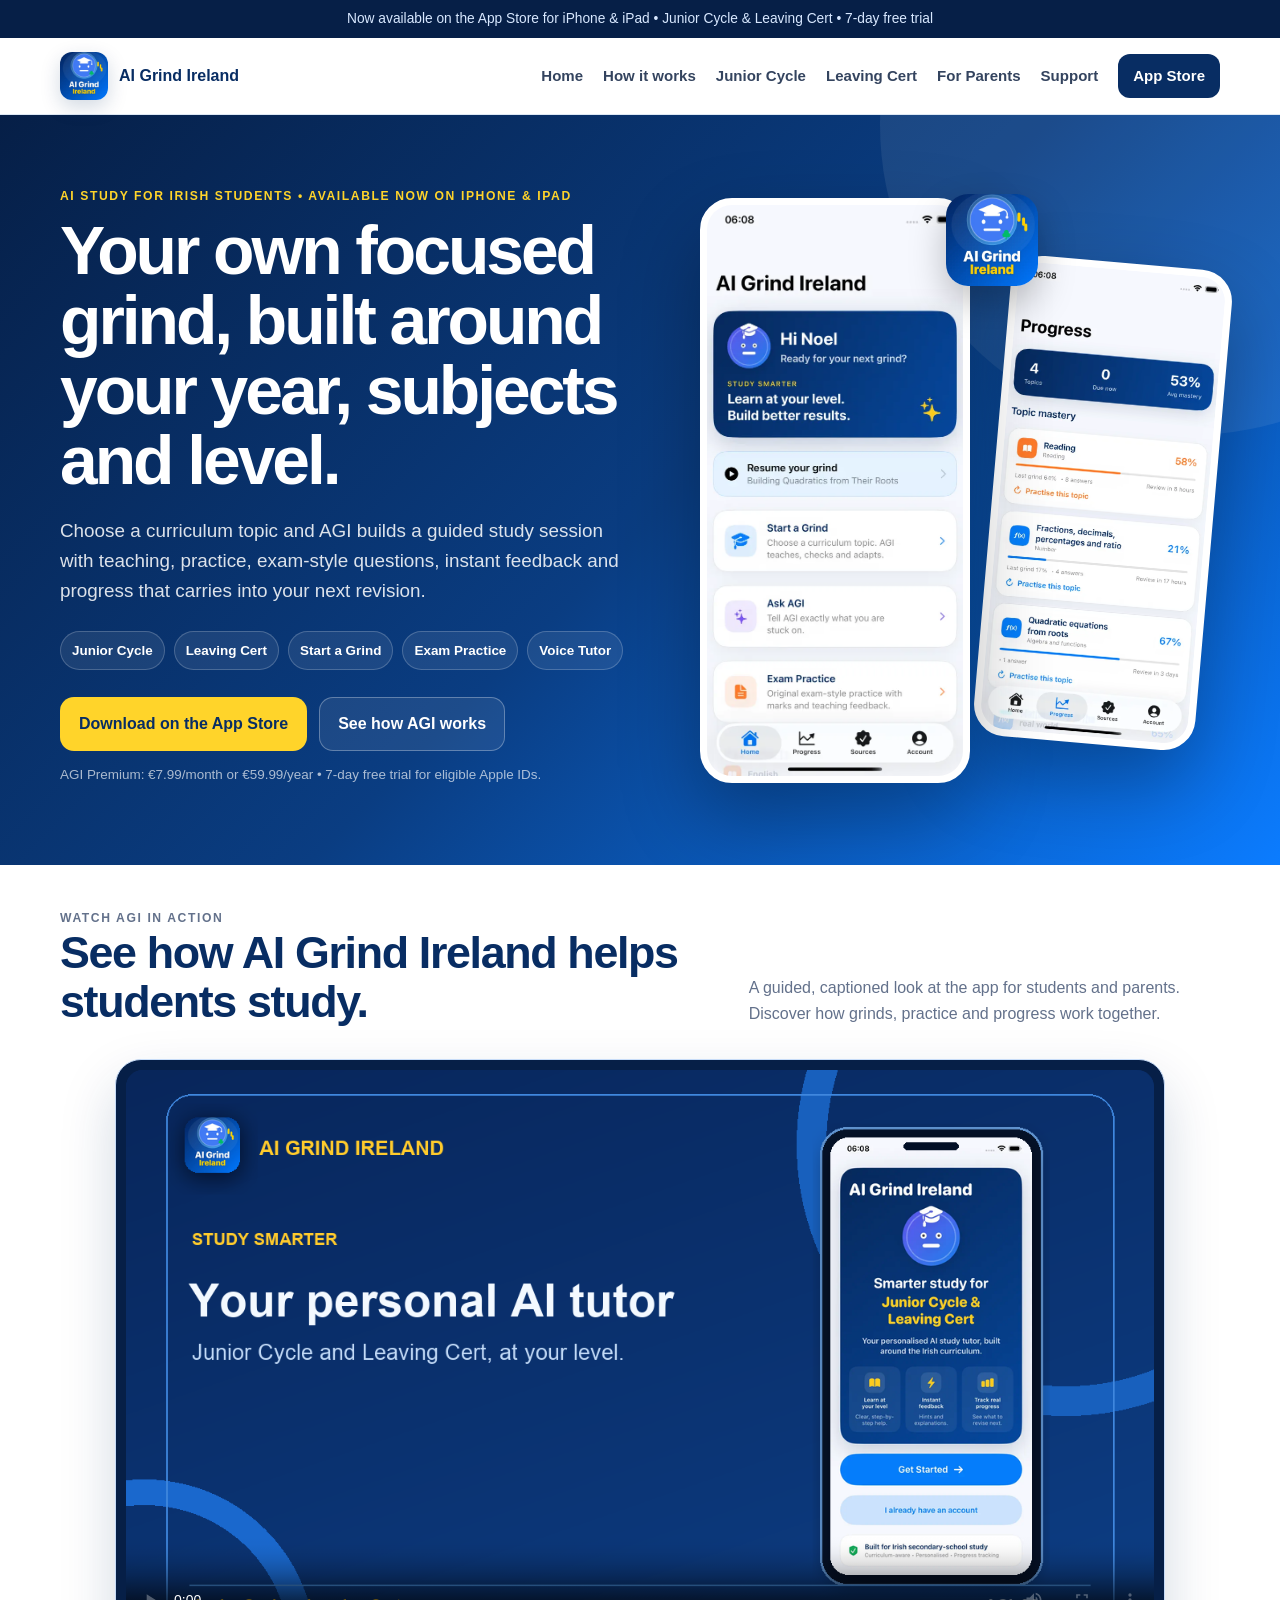
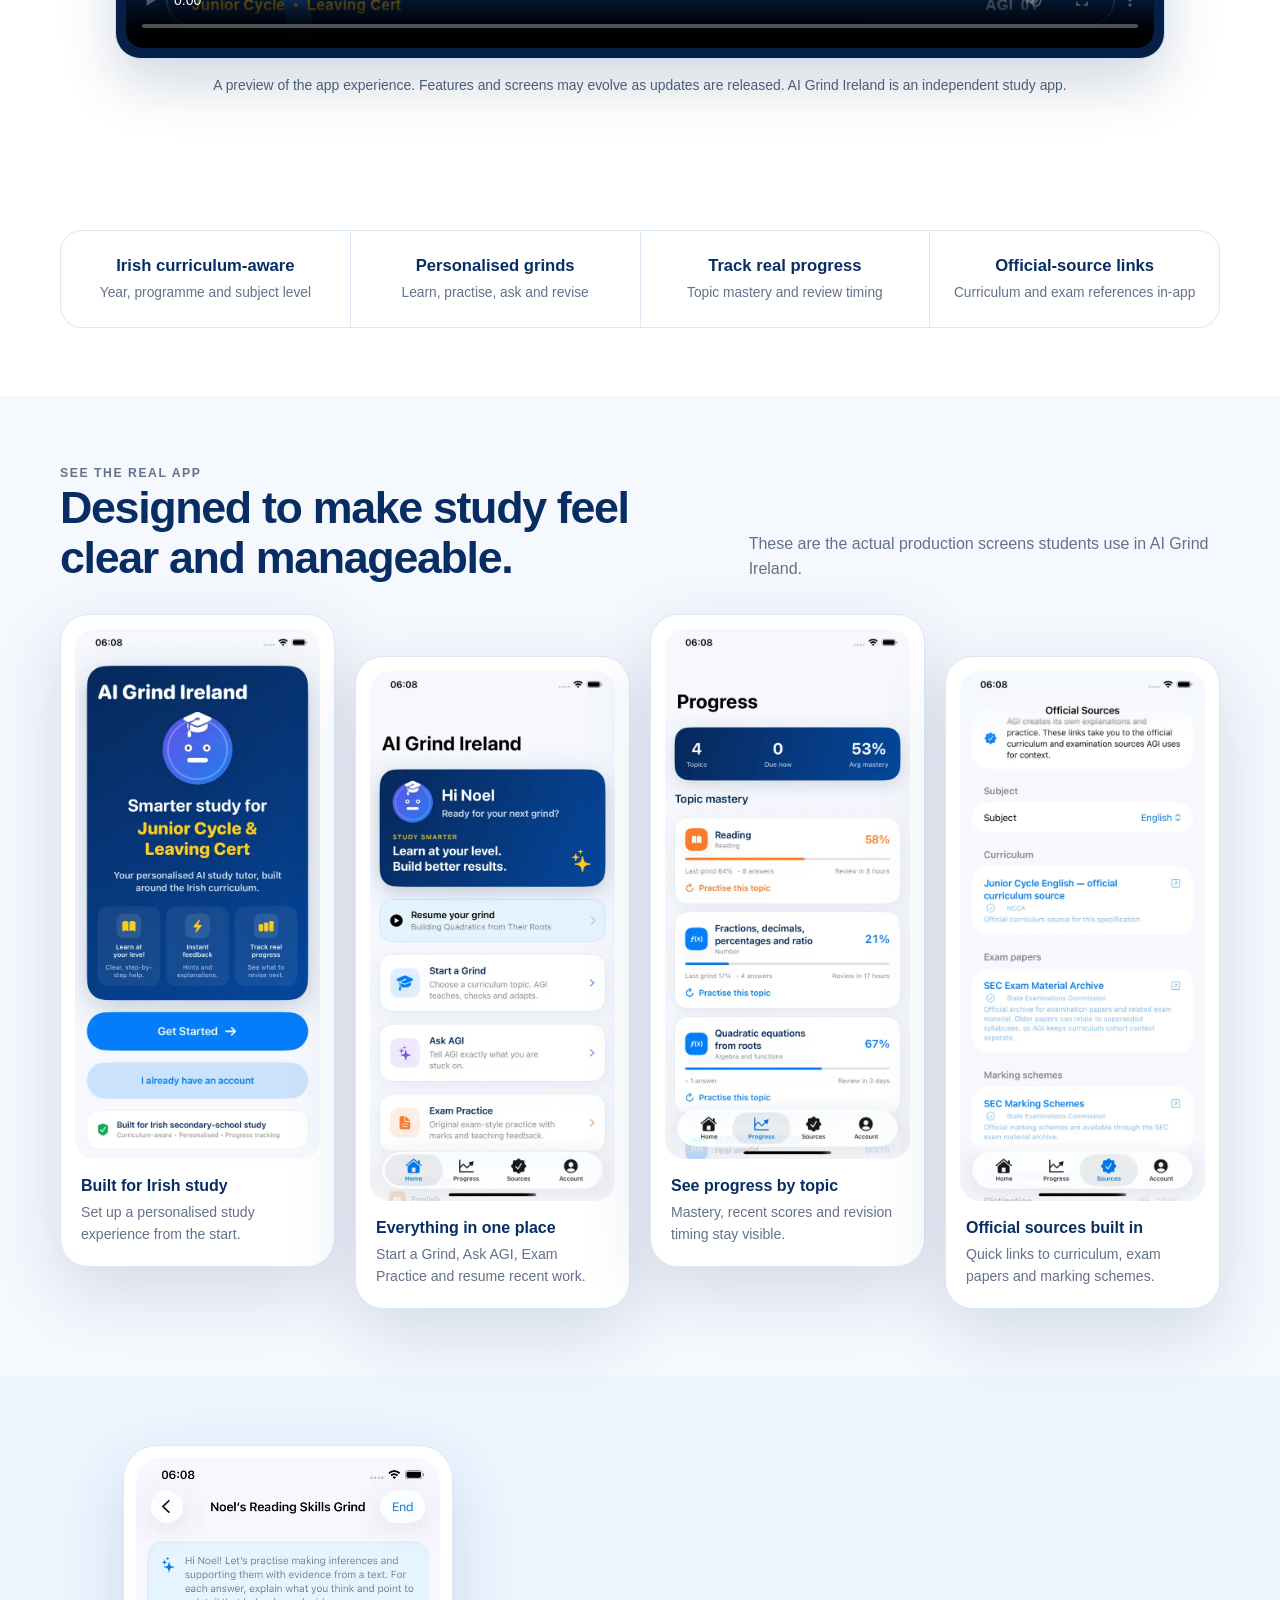
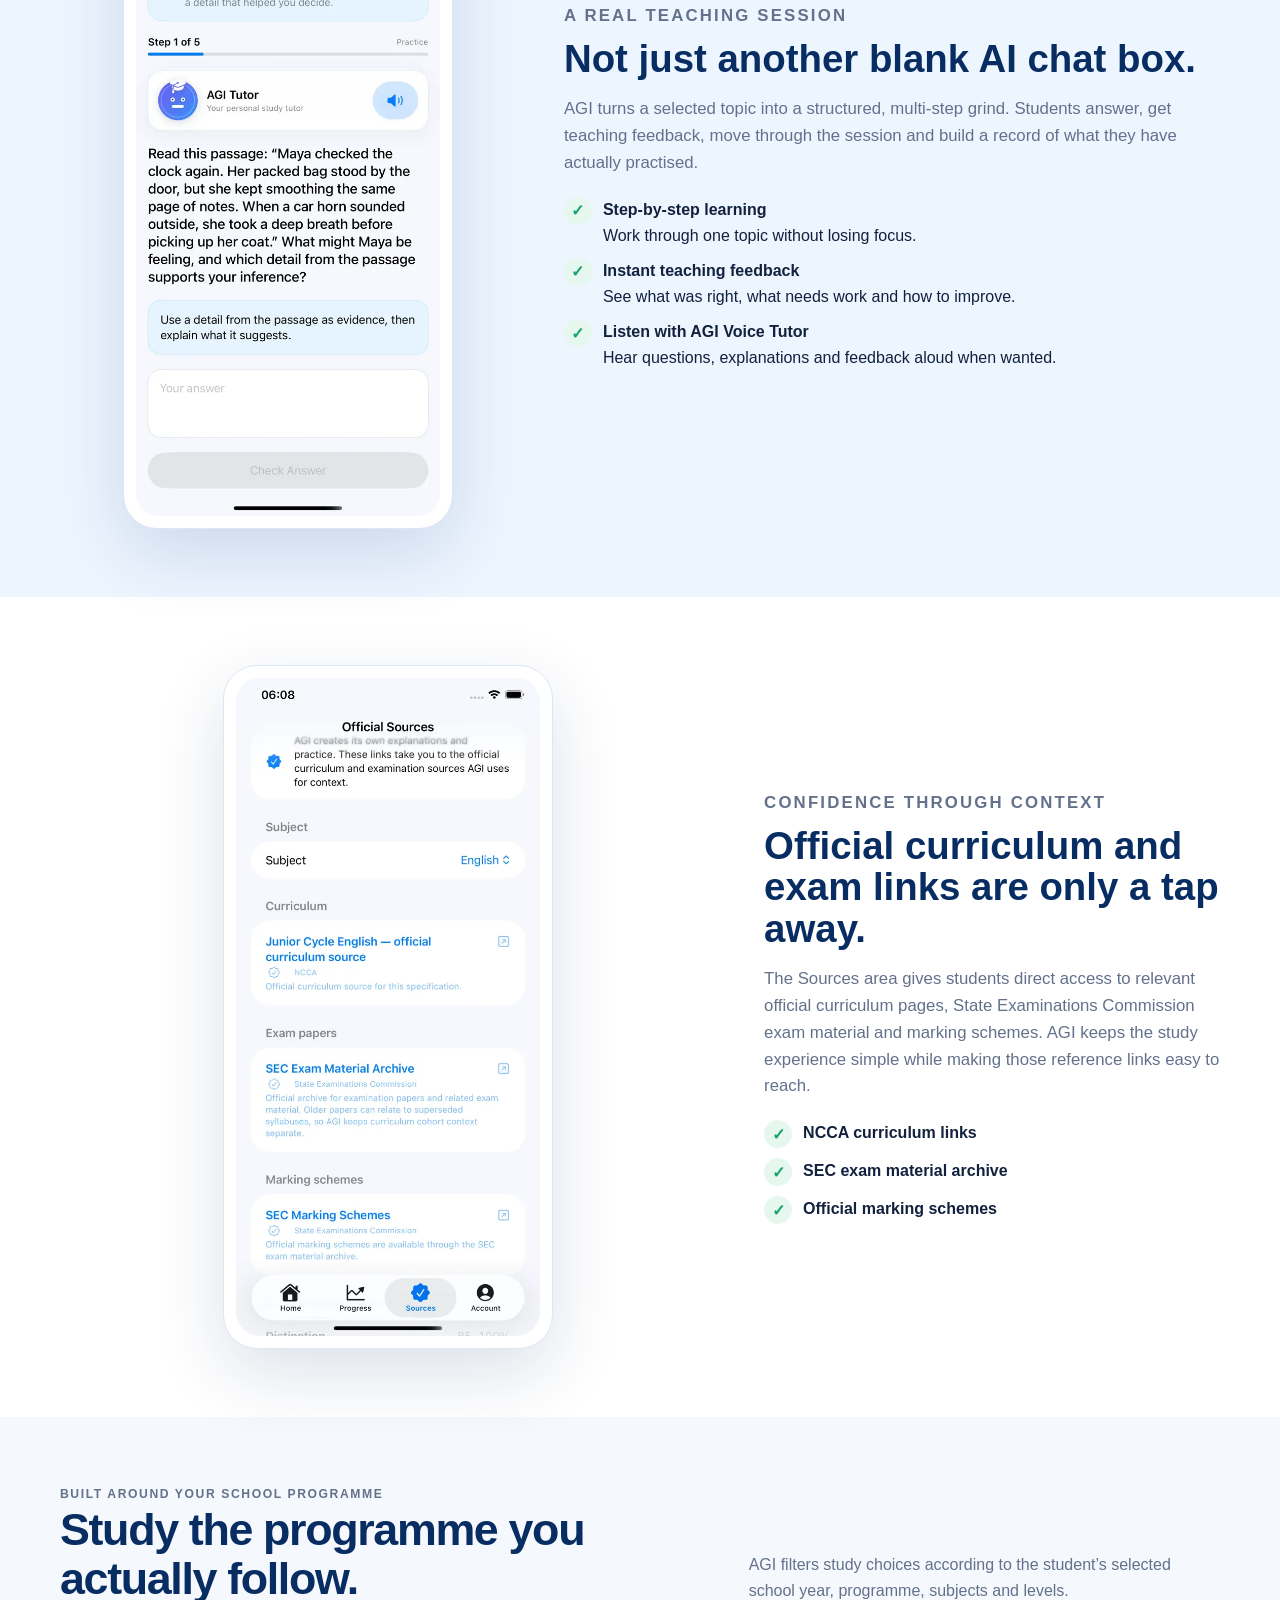
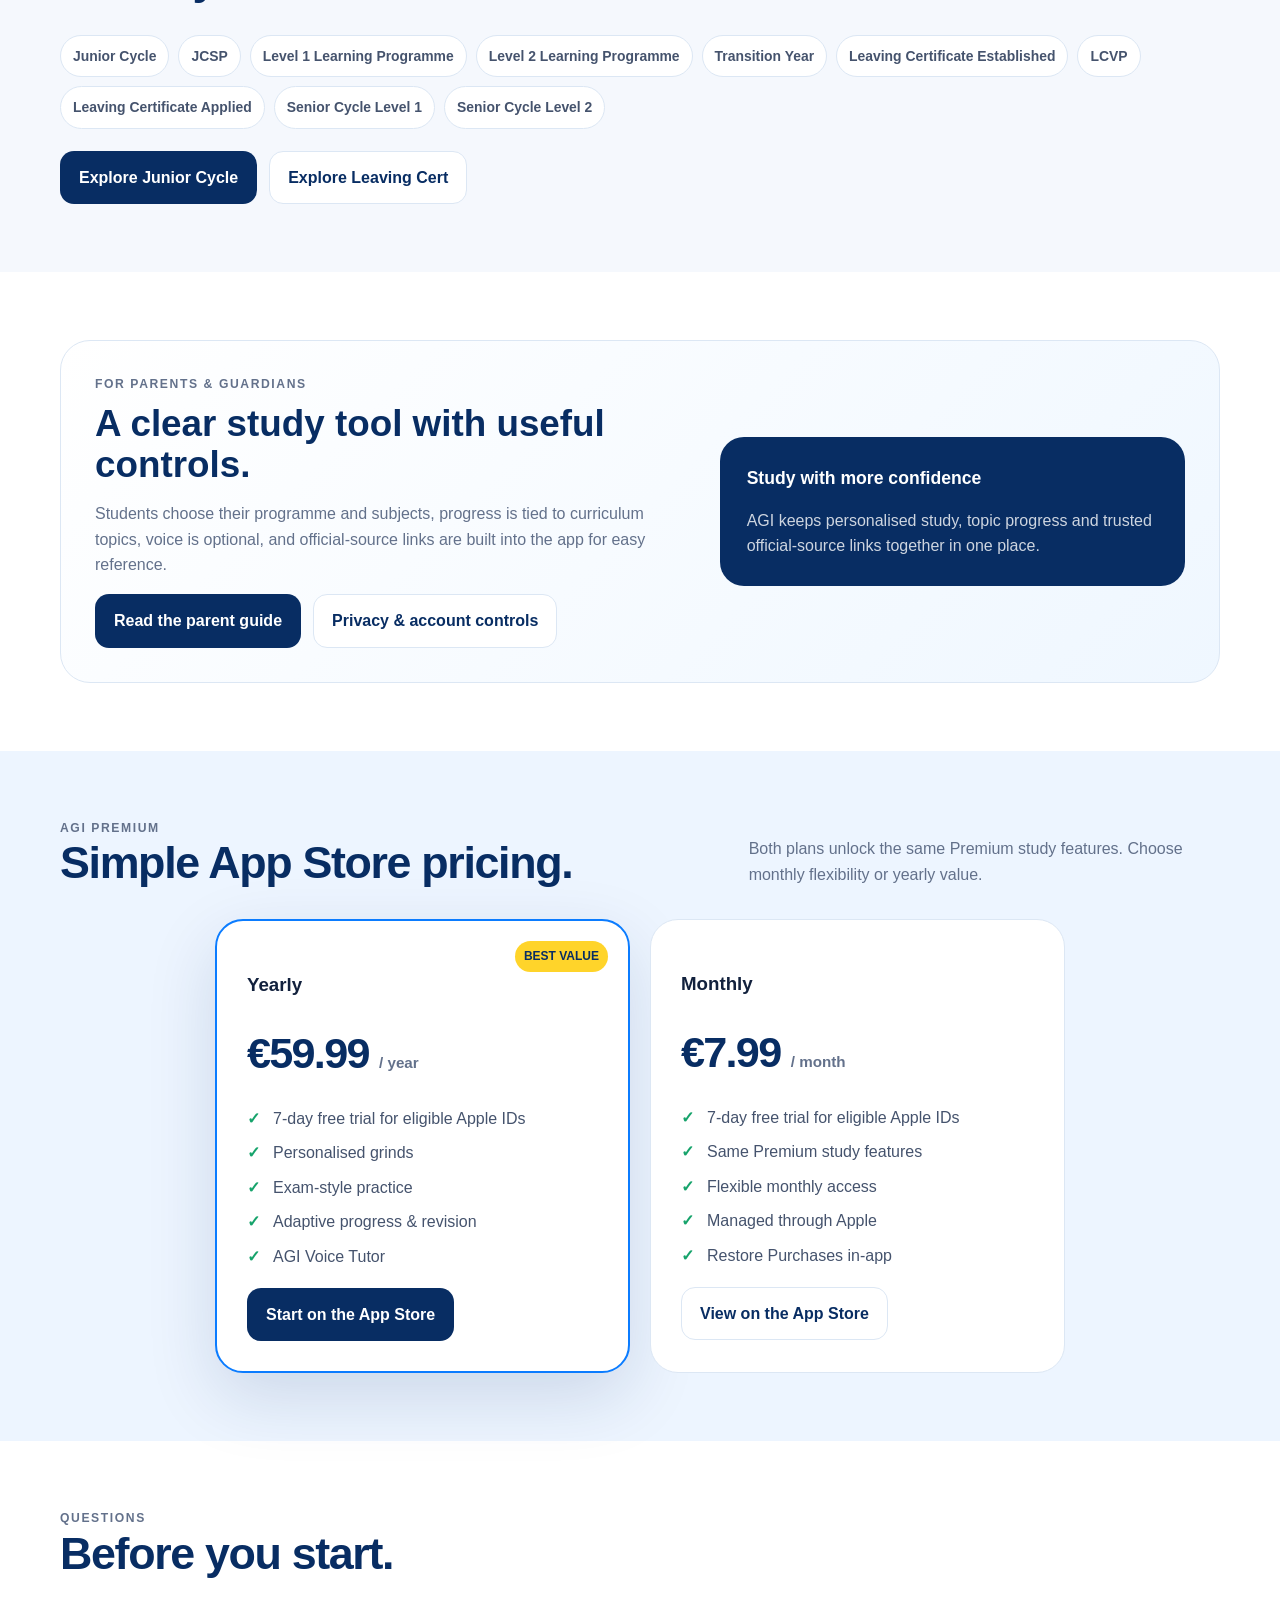
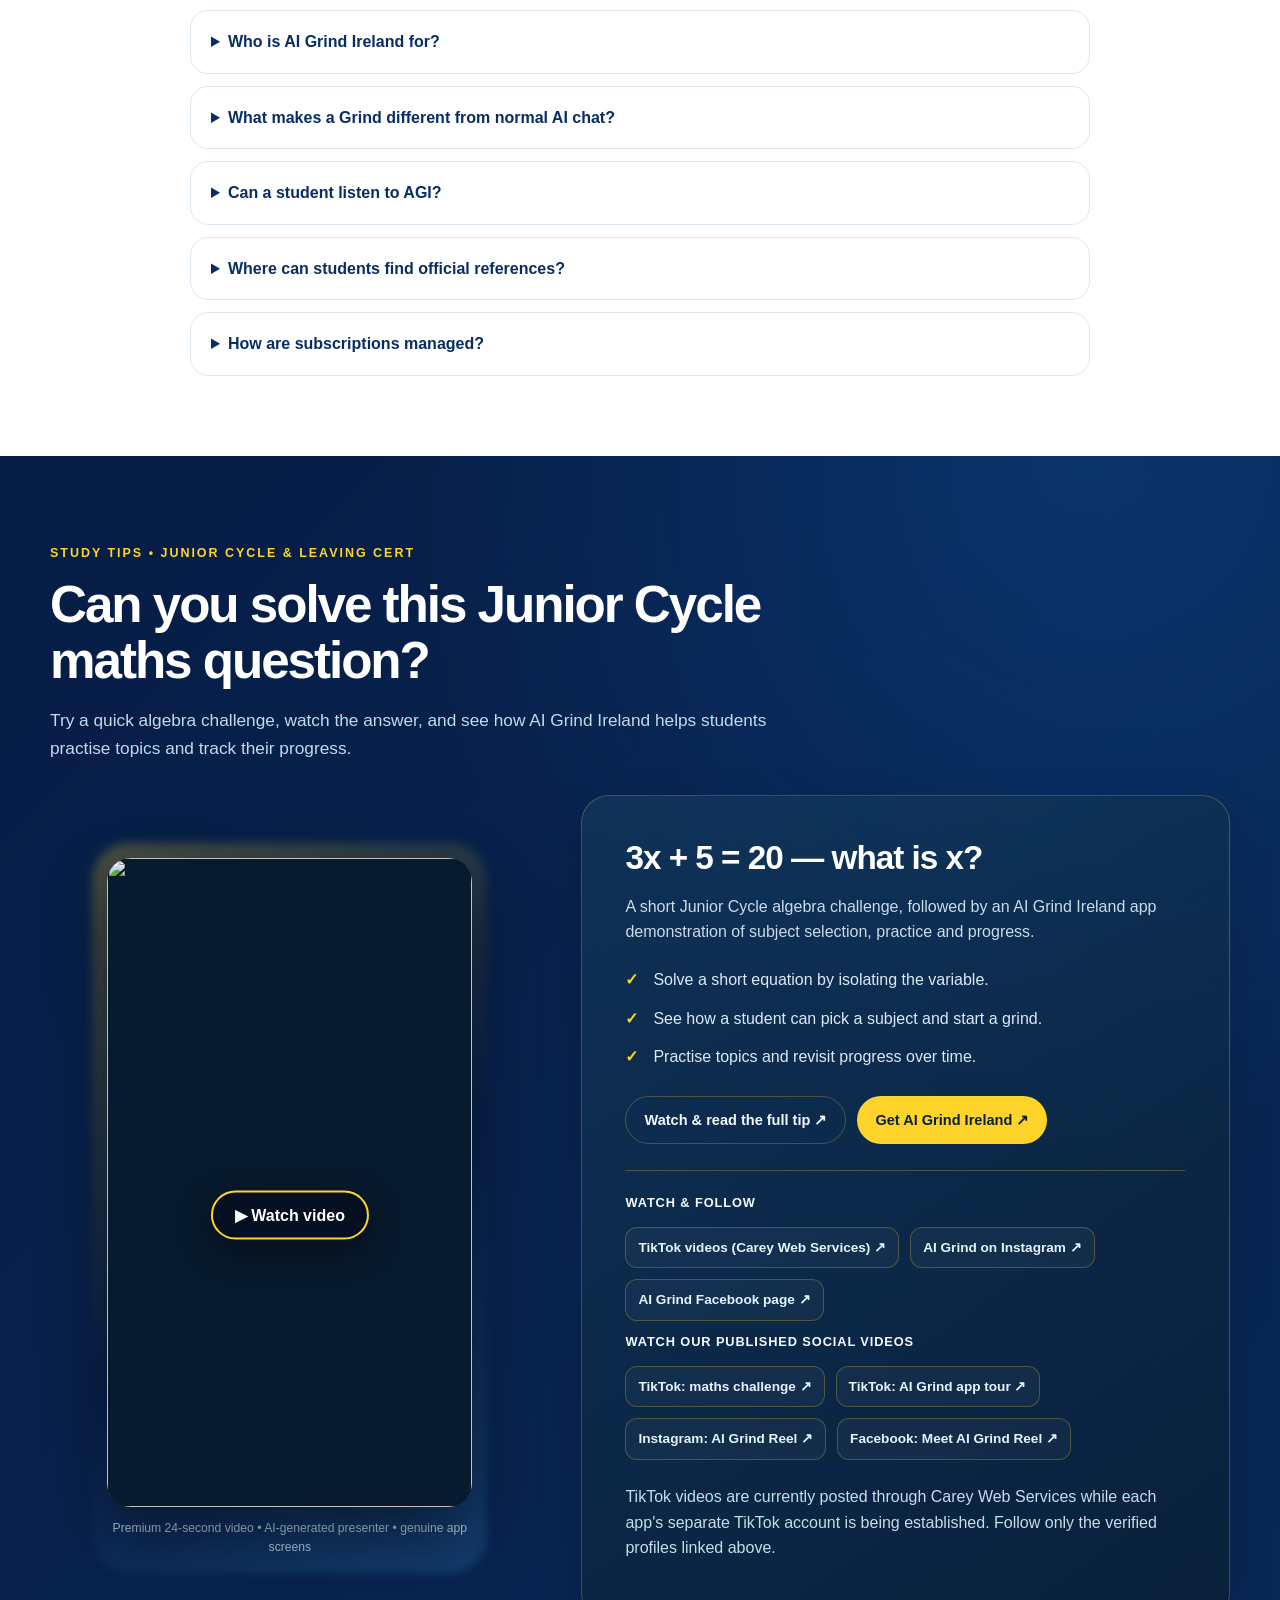
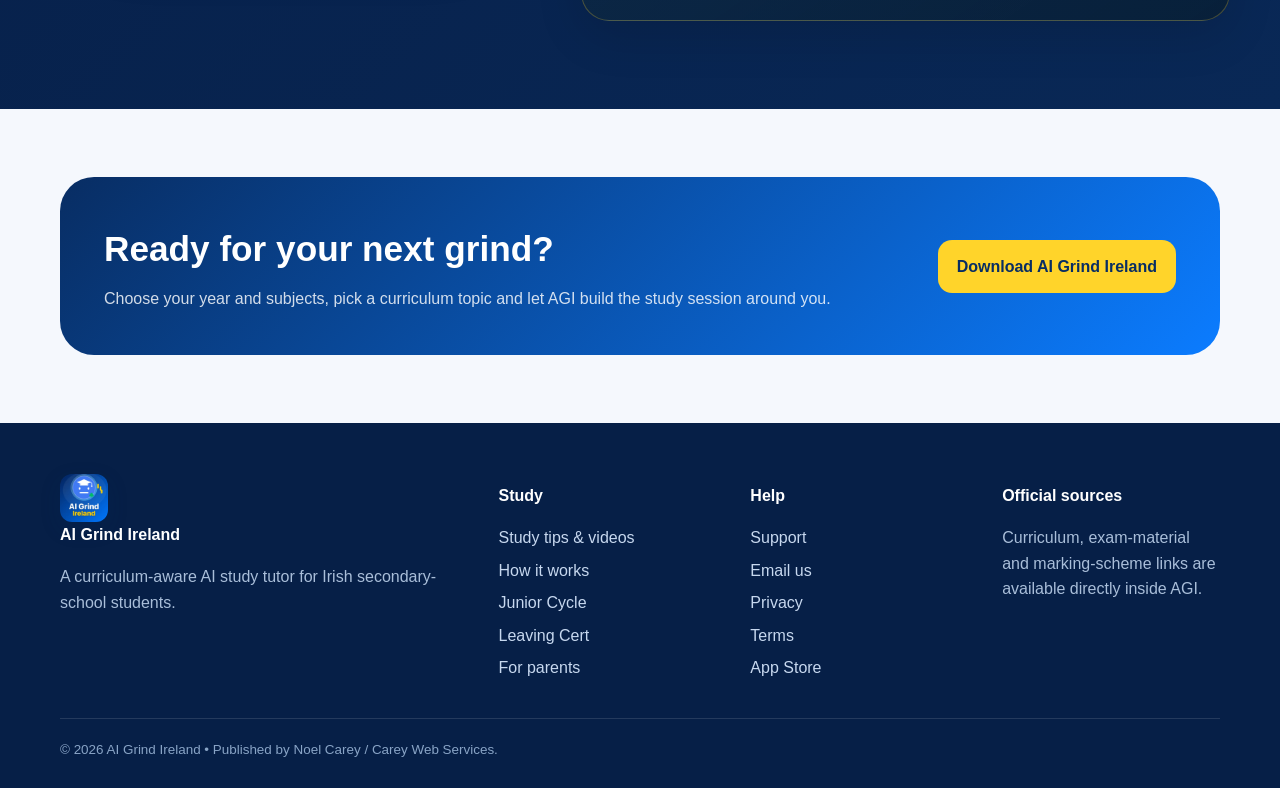
==== index.html @ 9f140858 "Link app website to verified published TikTok Facebook and Instagram videos" ====
<!doctype html><html lang="en-IE"><head>
<meta charset="utf-8"><meta name="viewport" content="width=device-width,initial-scale=1">
<title>AI Grind Ireland | Junior Cycle & Leaving Cert AI Tutor</title>
<meta name="description" content="AI Grind Ireland is available on the Apple App Store for iPhone and iPad. Personalised Junior Cycle and Leaving Cert grinds, exam-style practice, feedback and revision.">
<meta name="robots" content="index,follow"><link rel="canonical" href="https://aigrindireland.ie/">
<meta property="og:type" content="website"><meta property="og:site_name" content="AI Grind Ireland"><meta property="og:title" content="AI Grind Ireland | AI Study for Irish Students"><meta property="og:description" content="Personalised AI grinds for Junior Cycle and Leaving Cert students."><meta property="og:url" content="https://aigrindireland.ie/">
<meta name="theme-color" content="#082d63"><meta name="apple-itunes-app" content="app-id=6817309101">
<link rel="icon" href="assets/app-icon.webp"><link rel="stylesheet" href="styles.css">
<script type="application/ld+json">{"@context":"https://schema.org","@type":"SoftwareApplication","name":"AI Grind Ireland","applicationCategory":"EducationalApplication","operatingSystem":"iOS 17.0 or later","url":"https://aigrindireland.ie/","installUrl":"https://apps.apple.com/ie/app/ai-grind-ireland/id6817309101","description":"Curriculum-aware AI study tutor for Irish secondary-school students.","offers":[{"@type":"Offer","name":"Monthly","price":"7.99","priceCurrency":"EUR"},{"@type":"Offer","name":"Yearly","price":"59.99","priceCurrency":"EUR"}]}</script>
<link rel="stylesheet" href="/social-feature.css">
</head><body>
<a class="skip" href="#main">Skip to content</a>
<div class="topline"><div class="container">Now available on the App Store for iPhone &amp; iPad • Junior Cycle &amp; Leaving Cert • 7-day free trial</div></div>
<header class="site-header"><div class="container navbar">
<a class="brand" href="./"><img src="assets/app-icon.webp" alt="AI Grind Ireland app icon"><span>AI Grind Ireland</span></a>
<nav class="navlinks"><a aria-current="page" href="./">Home</a><a href="how-it-works.html">How it works</a><a href="junior-cycle.html">Junior Cycle</a><a href="leaving-cert.html">Leaving Cert</a><a href="parents.html">For Parents</a><a href="support.html">Support</a><a class="nav-cta" href="https://apps.apple.com/ie/app/ai-grind-ireland/id6817309101" target="_blank" rel="noopener">App Store</a></nav>
</div></header>
<main id="main">
<section class="hero"><div class="container hero-grid"><div>
<p class="eyebrow">AI study for Irish students • Available now on iPhone &amp; iPad</p>
<h1>Your own focused grind, built around your year, subjects and level.</h1>
<p class="lead">Choose a curriculum topic and AGI builds a guided study session with teaching, practice, exam-style questions, instant feedback and progress that carries into your next revision.</p>
<div class="hero-badges"><span>Junior Cycle</span><span>Leaving Cert</span><span>Start a Grind</span><span>Exam Practice</span><span>Voice Tutor</span></div>
<div class="actions"><a class="btn btn-primary" href="https://apps.apple.com/ie/app/ai-grind-ireland/id6817309101" target="_blank" rel="noopener">Download on the App Store</a><a class="btn btn-secondary" href="how-it-works.html">See how AGI works</a></div>
<p class="smallprint">AGI Premium: €7.99/month or €59.99/year • 7-day free trial for eligible Apple IDs.</p>
</div>
<div class="hero-showcase">
<img class="app-icon-float" src="assets/app-icon.webp" alt="">
<div class="shot shot-main"><img src="assets/home.webp" alt="AI Grind Ireland home screen"></div>
<div class="shot shot-side"><img src="assets/progress.webp" alt="AI Grind Ireland progress screen"></div>
</div></div></section>

<section class="section-white agi-video-section" id="watch-agi">
  <div class="container">
    <div class="section-head">
      <div><p class="kicker">Watch AGI in action</p><h2>See how AI Grind Ireland helps students study.</h2></div>
      <p>A guided, captioned look at the app for students and parents. Discover how grinds, practice and progress work together.</p>
    </div>
    <div class="agi-video-shell">
      <video controls playsinline preload="metadata" poster="promo-preview/frame_01.png" aria-label="AI Grind Ireland app explainer video">
        <source src="promo-preview/AIGrindIreland_Homepage_Preview.mp4" type="video/mp4">
        <track kind="captions" src="promo-preview/captions.vtt" srclang="en" label="English captions" default>
        Your browser cannot play the video. <a href="promo-preview/AIGrindIreland_Homepage_Preview.mp4">Open the explainer video</a>.
      </video>
    </div>
    <p class="agi-video-note">A preview of the app experience. Features and screens may evolve as updates are released. AI Grind Ireland is an independent study app.</p>
  </div>
</section>

<section class="section-white"><div class="container"><div class="trust-strip">
<div><strong>Irish curriculum-aware</strong><span>Year, programme and subject level</span></div>
<div><strong>Personalised grinds</strong><span>Learn, practise, ask and revise</span></div>
<div><strong>Track real progress</strong><span>Topic mastery and review timing</span></div>
<div><strong>Official-source links</strong><span>Curriculum and exam references in-app</span></div>
</div></div></section>

<section><div class="container"><div class="section-head"><div><p class="kicker">See the real app</p><h2>Designed to make study feel clear and manageable.</h2></div><p>These are the actual production screens students use in AI Grind Ireland.</p></div>
<div class="app-gallery">
<div class="gallery-item"><img src="assets/welcome.webp" alt="AI Grind Ireland welcome screen"><strong>Built for Irish study</strong><span>Set up a personalised study experience from the start.</span></div>
<div class="gallery-item"><img src="assets/home.webp" alt="AI Grind Ireland home"><strong>Everything in one place</strong><span>Start a Grind, Ask AGI, Exam Practice and resume recent work.</span></div>
<div class="gallery-item"><img src="assets/progress.webp" alt="AI Grind Ireland topic progress"><strong>See progress by topic</strong><span>Mastery, recent scores and revision timing stay visible.</span></div>
<div class="gallery-item"><img src="assets/sources.webp" alt="AI Grind Ireland official sources"><strong>Official sources built in</strong><span>Quick links to curriculum, exam papers and marking schemes.</span></div>
</div></div></section>

<section class="section-soft"><div class="container feature-row">
<div class="feature-screen"><img src="assets/grind.webp" alt="AGI Tutor practice grind"></div>
<div class="feature-copy"><p class="kicker">A real teaching session</p><h2>Not just another blank AI chat box.</h2><p>AGI turns a selected topic into a structured, multi-step grind. Students answer, get teaching feedback, move through the session and build a record of what they have actually practised.</p>
<div class="points"><div class="point"><span class="tick">✓</span><div><strong>Step-by-step learning</strong><br><span>Work through one topic without losing focus.</span></div></div><div class="point"><span class="tick">✓</span><div><strong>Instant teaching feedback</strong><br><span>See what was right, what needs work and how to improve.</span></div></div><div class="point"><span class="tick">✓</span><div><strong>Listen with AGI Voice Tutor</strong><br><span>Hear questions, explanations and feedback aloud when wanted.</span></div></div></div>
</div></div></section>

<section class="section-white"><div class="container feature-row reverse">
<div class="feature-copy"><p class="kicker">Confidence through context</p><h2>Official curriculum and exam links are only a tap away.</h2><p>The Sources area gives students direct access to relevant official curriculum pages, State Examinations Commission exam material and marking schemes. AGI keeps the study experience simple while making those reference links easy to reach.</p>
<div class="points"><div class="point"><span class="tick">✓</span><div><strong>NCCA curriculum links</strong></div></div><div class="point"><span class="tick">✓</span><div><strong>SEC exam material archive</strong></div></div><div class="point"><span class="tick">✓</span><div><strong>Official marking schemes</strong></div></div></div>
</div>
<div class="feature-screen"><img src="assets/sources.webp" alt="Official sources screen in AI Grind Ireland"></div>
</div></section>

<section><div class="container"><div class="section-head"><div><p class="kicker">Built around your school programme</p><h2>Study the programme you actually follow.</h2></div><p>AGI filters study choices according to the student’s selected school year, programme, subjects and levels.</p></div>
<div class="programmes"><span>Junior Cycle</span><span>JCSP</span><span>Level 1 Learning Programme</span><span>Level 2 Learning Programme</span><span>Transition Year</span><span>Leaving Certificate Established</span><span>LCVP</span><span>Leaving Certificate Applied</span><span>Senior Cycle Level 1</span><span>Senior Cycle Level 2</span></div>
<div class="inline-cta" style="margin-top:22px"><a class="btn btn-dark" href="junior-cycle.html">Explore Junior Cycle</a><a class="btn btn-outline" href="leaving-cert.html">Explore Leaving Cert</a></div>
</div></section>

<section class="section-white"><div class="container"><div class="parent-panel"><div>
<p class="kicker">For parents &amp; guardians</p><h2>A clear study tool with useful controls.</h2>
<p>Students choose their programme and subjects, progress is tied to curriculum topics, voice is optional, and official-source links are built into the app for easy reference.</p>
<div class="inline-cta"><a class="btn btn-dark" href="parents.html">Read the parent guide</a><a class="btn btn-outline" href="privacy.html">Privacy &amp; account controls</a></div>
</div><div class="confidence-box"><strong>Study with more confidence</strong><p>AGI keeps personalised study, topic progress and trusted official-source links together in one place.</p></div>
</div></div></section>

<section class="section-soft" id="pricing"><div class="container"><div class="section-head"><div><p class="kicker">AGI Premium</p><h2>Simple App Store pricing.</h2></div><p>Both plans unlock the same Premium study features. Choose monthly flexibility or yearly value.</p></div>
<div class="pricing">
<div class="price-card best"><span class="tag">BEST VALUE</span><h3>Yearly</h3><div class="price">€59.99 <small>/ year</small></div><ul class="checks"><li>7-day free trial for eligible Apple IDs</li><li>Personalised grinds</li><li>Exam-style practice</li><li>Adaptive progress &amp; revision</li><li>AGI Voice Tutor</li></ul><a class="btn btn-dark" href="https://apps.apple.com/ie/app/ai-grind-ireland/id6817309101" target="_blank" rel="noopener">Start on the App Store</a></div>
<div class="price-card"><h3>Monthly</h3><div class="price">€7.99 <small>/ month</small></div><ul class="checks"><li>7-day free trial for eligible Apple IDs</li><li>Same Premium study features</li><li>Flexible monthly access</li><li>Managed through Apple</li><li>Restore Purchases in-app</li></ul><a class="btn btn-outline" href="https://apps.apple.com/ie/app/ai-grind-ireland/id6817309101" target="_blank" rel="noopener">View on the App Store</a></div>
</div></div></section>

<section class="section-white"><div class="container"><div class="section-head"><div><p class="kicker">Questions</p><h2>Before you start.</h2></div></div><div class="faq">
<details><summary>Who is AI Grind Ireland for?</summary><p>It is designed for Irish secondary-school students across Junior Cycle and Senior Cycle programmes who want focused, topic-by-topic study support.</p></details>
<details><summary>What makes a Grind different from normal AI chat?</summary><p>A Grind is a structured session built around a curriculum topic. AGI teaches, asks questions, checks answers, gives feedback and records progress.</p></details>
<details><summary>Can a student listen to AGI?</summary><p>Yes. The AGI Voice Tutor can read questions, explanations and feedback aloud. Automatic speaking is optional.</p></details>
<details><summary>Where can students find official references?</summary><p>The Sources tab links directly to relevant curriculum and State Examinations Commission resources.</p></details>
<details><summary>How are subscriptions managed?</summary><p>Subscriptions are purchased and managed through Apple. Restore Purchases is available in the app.</p></details>
</div></div></section>


<!-- 2026-11-15: verified social video and organic discovery section -->
<section id="videos-social" class="social-feature social-feature--agi" aria-labelledby="social-feature-title">
  <div class="social-feature__inner">
    <div class="social-feature__intro">
      <p class="social-feature__eyebrow">STUDY TIPS • JUNIOR CYCLE &amp; LEAVING CERT</p>
      <h2 id="social-feature-title">Can you solve this Junior Cycle maths question?</h2>
      <p class="social-feature__lead">Try a quick algebra challenge, watch the answer, and see how AI Grind Ireland helps students practise topics and track their progress.</p>
    </div>
    <div class="social-feature__layout">
      <div class="social-feature__video-wrap">
        <div class="social-feature__video-stage" data-social-video>
        <video class="social-feature__video" controls playsinline preload="none" poster="https://carey-app-videos.pages.dev/ai-grind-irish-maths-challenge-poster.webp" width="1080" height="1920" aria-label="AI Grind Ireland short educational and app demonstration video">
          <source src="https://carey-app-videos.pages.dev/ai-grind-irish-maths-challenge.mp4" type="video/mp4">
          Your browser does not support video. <a href="https://carey-app-videos.pages.dev/ai-grind-irish-maths-challenge.mp4">Open the video</a>.
        </video><button class="social-feature__poster" type="button" data-social-play aria-label="Play AI Grind Ireland premium video"><img src="https://carey-app-videos.pages.dev/ai-grind-irish-maths-challenge-poster.webp" alt="" loading="lazy"><span class="social-feature__poster-play">▶ Watch video</span></button></div>
        <p class="social-feature__caption">Premium 24-second video • AI-generated presenter • genuine app screens</p>
      </div>
      <div class="social-feature__details">
        <h3>3x + 5 = 20 — what is x?</h3>
        <p>A short Junior Cycle algebra challenge, followed by an AI Grind Ireland app demonstration of subject selection, practice and progress.</p>
        <ul class="social-feature__points">
          <li>Solve a short equation by isolating the variable.</li><li>See how a student can pick a subject and start a grind.</li><li>Practise topics and revisit progress over time.</li>
        </ul>
        <div class="social-feature__actions">
          <a href="/video-tips.html" class="social-feature__button social-feature__button--secondary">Watch &amp; read the full tip ↗</a>
          <a href="https://apps.apple.com/ie/app/ai-grind-ireland/id6817309101" target="_blank" rel="noopener noreferrer" class="social-feature__button social-feature__button--primary">Get AI Grind Ireland ↗</a>
        </div>
        <div class="social-feature__profiles" aria-label="Official social media links">
          <p class="social-feature__profiles-label">Watch &amp; follow</p>
          <a class="social-feature__social-link" href="https://www.tiktok.com/@care.web.services" target="_blank" rel="noopener noreferrer">TikTok videos (Carey Web Services) ↗</a>
<a class="social-feature__social-link" href="https://www.instagram.com/aigrindireland/" target="_blank" rel="noopener noreferrer">AI Grind on Instagram ↗</a>
<a class="social-feature__social-link" href="https://www.facebook.com/profile.php?id=61596272470632" target="_blank" rel="noopener noreferrer">AI Grind Facebook page ↗</a>
        
          <p class="social-feature__profiles-label social-feature__published-label">Watch our published social videos</p>
          <a class="social-feature__social-link" href="https://www.tiktok.com/@care.web.services/video/7708370956351212822" target="_blank" rel="noopener noreferrer">TikTok: maths challenge ↗</a>
          <a class="social-feature__social-link" href="https://www.tiktok.com/@care.web.services/video/7708154464275811606" target="_blank" rel="noopener noreferrer">TikTok: AI Grind app tour ↗</a>
          <a class="social-feature__social-link" href="https://www.instagram.com/aigrindireland/reel/Dfps7POumrz/" target="_blank" rel="noopener noreferrer">Instagram: AI Grind Reel ↗</a>
          <a class="social-feature__social-link" href="https://www.facebook.com/reel/1895607308486617/" target="_blank" rel="noopener noreferrer">Facebook: Meet AI Grind Reel ↗</a>
</div>
        <p class="social-feature__tip">TikTok videos are currently posted through Carey Web Services while each app's separate TikTok account is being established. Follow only the verified profiles linked above.</p>
      </div>
    </div>
  </div>
</section>
<!-- End video/social section -->

<section><div class="container"><div class="cta"><div><h2>Ready for your next grind?</h2><p>Choose your year and subjects, pick a curriculum topic and let AGI build the study session around you.</p></div><a class="btn btn-primary" href="https://apps.apple.com/ie/app/ai-grind-ireland/id6817309101" target="_blank" rel="noopener">Download AI Grind Ireland</a></div></div></section>
</main>

<footer><div class="container"><div class="footer-grid">
<div><a class="brand" href="./" style="color:#fff"><img src="assets/app-icon.webp" alt=""><span>AI Grind Ireland</span></a><p>A curriculum-aware AI study tutor for Irish secondary-school students.</p></div>
<div><h3>Study</h3><a href="video-tips.html">Study tips &amp; videos</a><a href="how-it-works.html">How it works</a><a href="junior-cycle.html">Junior Cycle</a><a href="leaving-cert.html">Leaving Cert</a><a href="parents.html">For parents</a></div>
<div><h3>Help</h3><a href="support.html">Support</a><a href="mailto:aigrindireland@gmail.com?subject=AI%20Grind%20Ireland%20Enquiry">Email us</a><a href="privacy.html">Privacy</a><a href="terms.html">Terms</a><a href="https://apps.apple.com/ie/app/ai-grind-ireland/id6817309101" target="_blank" rel="noopener">App Store</a></div>
<div><h3>Official sources</h3><p>Curriculum, exam-material and marking-scheme links are available directly inside AGI.</p></div>
</div><div class="footer-bottom">© 2026 AI Grind Ireland • Published by Noel Carey / Carey Web Services.</div></div></footer>
<script defer src="/social-feature.js"></script>
</body></html>
---- styles.css ----
:root{
  --navy:#082d63;--navy2:#0b438e;--blue:#0b7cff;--sky:#eaf4ff;--pale:#f5f8fd;
  --yellow:#ffd42a;--ink:#12213d;--muted:#63718b;--line:#dce7f4;--white:#fff;
  --purple:#8057ee;--orange:#ff7a2a;--green:#16a36b;--shadow:0 24px 70px rgba(7,43,96,.14)
}
*{box-sizing:border-box}
html{scroll-behavior:smooth}
body{margin:0;font-family:-apple-system,BlinkMacSystemFont,"Segoe UI",Roboto,Helvetica,Arial,sans-serif;color:var(--ink);background:var(--pale);line-height:1.6;-webkit-font-smoothing:antialiased}
img{display:block;max-width:100%} a{color:var(--blue)}
.container{width:min(1160px,calc(100% - 38px));margin:auto}
.skip{position:absolute;left:-9999px}.skip:focus{left:16px;top:16px;z-index:99;background:#fff;padding:10px 14px;border-radius:10px}
.topline{background:#061f47;color:#d8e8ff;font-size:.86rem;text-align:center}.topline .container{padding:8px 0}
.site-header{position:sticky;top:0;z-index:30;background:rgba(255,255,255,.95);backdrop-filter:blur(16px);border-bottom:1px solid rgba(220,231,244,.95)}
.navbar{display:flex;align-items:center;gap:22px;min-height:76px}
.brand{display:flex;align-items:center;gap:11px;text-decoration:none;color:var(--navy);font-weight:900;white-space:nowrap}
.brand img{width:48px;height:48px;border-radius:12px;box-shadow:0 7px 20px rgba(7,43,96,.18)}
.navlinks{display:flex;align-items:center;justify-content:flex-end;gap:20px;margin-left:auto}
.navlinks a{text-decoration:none;color:#34445f;font-weight:750;font-size:.94rem}.navlinks a:hover{color:var(--blue)}
.navlinks .nav-cta{background:var(--navy);color:#fff;padding:10px 15px;border-radius:12px}
.hero{position:relative;overflow:hidden;background:linear-gradient(135deg,#061f47 0%,#0a3d82 52%,#0b7cff 100%);color:#fff;padding:72px 0 66px}
.hero:before{content:"";position:absolute;width:620px;height:620px;border-radius:50%;right:-220px;top:-300px;background:rgba(255,255,255,.075)}
.hero-grid{position:relative;z-index:1;display:grid;grid-template-columns:1.02fr .98fr;gap:50px;align-items:center}
.eyebrow,.kicker{margin:0 0 10px;font-size:.76rem;letter-spacing:.13em;text-transform:uppercase;font-weight:900;color:var(--yellow)}
.hero h1,.page-hero h1{margin:0 0 20px;font-size:clamp(2.7rem,5.3vw,4.8rem);line-height:1.03;letter-spacing:-.045em}
.hero .lead{font-size:1.18rem;max-width:700px;color:rgba(255,255,255,.86);margin:0 0 24px}
.hero-badges{display:flex;flex-wrap:wrap;gap:9px;margin:0 0 27px}.hero-badges span{border:1px solid rgba(255,255,255,.2);background:rgba(255,255,255,.08);padding:8px 11px;border-radius:999px;font-size:.84rem;font-weight:800}
.actions,.inline-cta{display:flex;gap:12px;flex-wrap:wrap}.btn{display:inline-flex;align-items:center;justify-content:center;text-decoration:none;font-weight:900;border-radius:14px;padding:13px 18px;border:1px solid transparent}
.btn-primary{background:var(--yellow);color:#082d63}.btn-secondary{color:#fff;border-color:rgba(255,255,255,.3);background:rgba(255,255,255,.08)}
.btn-dark{background:var(--navy);color:#fff}.btn-outline{background:#fff;color:var(--navy);border-color:var(--line)}
.smallprint{font-size:.84rem;color:rgba(255,255,255,.66);margin-top:13px}
.hero-showcase{position:relative;min-height:590px}
.shot{position:absolute;border-radius:32px;border:7px solid #fff;background:#fff;box-shadow:0 35px 80px rgba(0,0,0,.30);overflow:hidden}
.shot img{width:100%;height:100%;object-fit:cover}
.shot-main{width:270px;height:585px;left:24px;top:0;z-index:3}
.shot-side{width:222px;height:482px;right:6px;top:64px;z-index:2;transform:rotate(5deg)}
.app-icon-float{position:absolute;right:182px;top:-4px;width:92px;height:92px;border-radius:22px;box-shadow:0 16px 36px rgba(0,0,0,.25);z-index:4}
section{padding:68px 0}.section-white{background:#fff}.section-soft{background:#edf5ff}
.section-head{display:grid;grid-template-columns:1fr .72fr;gap:34px;align-items:end;margin-bottom:32px}
.section-head h2,.content h2{font-size:clamp(2rem,3.5vw,3rem);line-height:1.1;letter-spacing:-.03em;color:var(--navy);margin:0}
.section-head p{color:var(--muted);margin:0}.kicker{color:var(--blue);margin-bottom:8px}
.grid{display:grid;gap:18px}.grid-2{grid-template-columns:repeat(2,1fr)}.grid-3{grid-template-columns:repeat(3,1fr)}.grid-4{grid-template-columns:repeat(4,1fr)}
.card{background:#fff;border:1px solid var(--line);border-radius:24px;padding:24px;box-shadow:0 12px 35px rgba(7,43,96,.055)}
.card h3{color:var(--navy);margin:8px 0}.card p{color:var(--muted);margin:0}.icon{width:46px;height:46px;border-radius:14px;display:grid;place-items:center;background:var(--sky);font-weight:900;color:var(--blue)}
.trust-strip{display:grid;grid-template-columns:repeat(4,1fr);gap:1px;background:var(--line);border:1px solid var(--line);border-radius:22px;overflow:hidden}
.trust-strip div{background:#fff;padding:22px;text-align:center}.trust-strip strong{display:block;color:var(--navy);font-size:1.04rem}.trust-strip span{color:var(--muted);font-size:.86rem}
.app-gallery{display:grid;grid-template-columns:repeat(4,1fr);gap:20px;align-items:start}
.gallery-item{background:#fff;border:1px solid var(--line);border-radius:28px;padding:14px;box-shadow:var(--shadow)}
.gallery-item img{width:100%;border-radius:20px}.gallery-item strong{display:block;margin:14px 6px 2px;color:var(--navy)}.gallery-item span{display:block;margin:0 6px 6px;color:var(--muted);font-size:.88rem}
.gallery-item:nth-child(2){margin-top:42px}.gallery-item:nth-child(4){margin-top:42px}
.feature-row{display:grid;grid-template-columns:.82fr 1.18fr;gap:48px;align-items:center}
.feature-row.reverse{grid-template-columns:1.18fr .82fr}.feature-row.reverse .feature-copy{order:2}
.feature-screen{max-width:330px;margin:auto;background:#fff;border:1px solid var(--line);border-radius:34px;padding:12px;box-shadow:var(--shadow)}
.feature-screen img{border-radius:24px}.feature-copy h2{font-size:clamp(2rem,3vw,2.8rem);line-height:1.08;color:var(--navy);margin:5px 0 14px}.feature-copy p{color:var(--muted);font-size:1.05rem}
.points{display:grid;gap:10px;margin-top:20px}.point{display:flex;gap:11px;align-items:flex-start}.tick{flex:0 0 28px;width:28px;height:28px;border-radius:50%;display:grid;place-items:center;background:#e6f7ef;color:var(--green);font-weight:900}
.parent-panel{background:linear-gradient(135deg,#fff,#eff7ff);border:1px solid var(--line);border-radius:30px;padding:34px;display:grid;grid-template-columns:1fr .78fr;gap:28px;align-items:center}
.parent-panel h2{font-size:2.3rem;line-height:1.12;color:var(--navy);margin:0 0 12px}.parent-panel p{color:var(--muted)}
.confidence-box{background:var(--navy);color:#fff;border-radius:24px;padding:27px}.confidence-box p{color:rgba(255,255,255,.8);margin-bottom:0}.confidence-box strong{font-size:1.1rem}
.programmes{display:flex;flex-wrap:wrap;gap:9px}.programmes span{padding:9px 12px;background:#fff;border:1px solid var(--line);border-radius:999px;font-size:.87rem;font-weight:750;color:#45536d}
.pricing{display:grid;grid-template-columns:1fr 1fr;gap:20px;max-width:850px;margin:auto}.price-card{background:#fff;border:1px solid var(--line);border-radius:28px;padding:30px;position:relative}.price-card.best{border:2px solid var(--blue);box-shadow:var(--shadow)}.price-card .tag{position:absolute;right:20px;top:20px;background:var(--yellow);color:var(--navy);font-weight:900;font-size:.75rem;padding:6px 9px;border-radius:999px}.price{font-size:2.7rem;font-weight:900;color:var(--navy);letter-spacing:-.04em}.price small{font-size:.95rem;color:var(--muted);letter-spacing:0}.checks{list-style:none;padding:0;margin:18px 0}.checks li{position:relative;padding-left:26px;margin:9px 0;color:#45536d}.checks li:before{content:"✓";position:absolute;left:0;color:var(--green);font-weight:900}
.faq{max-width:900px;margin:auto}.faq details{background:#fff;border:1px solid var(--line);border-radius:18px;margin:12px 0;padding:0 20px}.faq summary{cursor:pointer;padding:18px 0;font-weight:850;color:var(--navy)}.faq p{color:var(--muted);margin-top:0;padding-bottom:18px}
.cta{background:linear-gradient(135deg,var(--navy),var(--blue));color:#fff;border-radius:34px;padding:44px;display:grid;grid-template-columns:1fr auto;gap:30px;align-items:center}.cta h2{font-size:2.2rem;margin:0 0 8px}.cta p{margin:0;color:rgba(255,255,255,.82)}
.page-hero{background:linear-gradient(135deg,#061f47,#0a4ca4);color:#fff;padding:62px 0 52px}.page-hero h1{max-width:920px}.page-hero p{max-width:800px;color:rgba(255,255,255,.84);font-size:1.1rem}.breadcrumb{font-size:.84rem;margin-bottom:14px}.breadcrumb a{color:#dbeaff}
.content{max-width:900px;margin:auto}.content h2{margin-top:1.6em}.content h3{color:var(--navy)}.content p,.content li{color:#4f5f79}.content .card,.legal-card{margin:22px 0}
.note{background:#eef7ff;border:1px solid #cfe3fb;border-radius:18px;padding:18px;color:#36516f}.note strong{color:var(--navy)}
.legal-card{background:#fff;border:1px solid var(--line);border-radius:22px;padding:24px}.legal-card h2{font-size:1.4rem;margin-top:0}
footer{background:#061f47;color:#c7d8ef;padding:44px 0 28px}.footer-grid{display:grid;grid-template-columns:1.3fr repeat(3,.7fr);gap:34px}.footer-grid h3{color:#fff;font-size:1rem}.footer-grid a{display:block;color:#c7d8ef;text-decoration:none;margin:7px 0}.footer-grid p{color:#a9bed9}.footer-bottom{border-top:1px solid rgba(255,255,255,.12);margin-top:30px;padding-top:20px;color:#89a4c6;font-size:.84rem}
@media(max-width:920px){
 .hero-grid,.section-head,.parent-panel,.cta,.feature-row,.feature-row.reverse,.footer-grid{grid-template-columns:1fr}
 .grid-4,.app-gallery{grid-template-columns:repeat(2,1fr)}.grid-3{grid-template-columns:1fr 1fr}
 .hero-showcase{min-height:520px;max-width:560px;margin:auto}.shot-main{left:11%}.shot-side{right:10%}
 .feature-row.reverse .feature-copy{order:0}.navlinks a:not(.nav-cta){display:none}
}
@media(max-width:650px){
 .container{width:min(100% - 28px,1160px)}.hero{padding:54px 0 48px}.hero h1{font-size:2.65rem}
 .hero-showcase{min-height:450px}.shot-main{width:205px;height:444px;left:2%}.shot-side{width:172px;height:373px;right:0;top:44px}.app-icon-float{width:72px;height:72px;right:130px}
 .grid-2,.grid-3,.grid-4,.app-gallery,.pricing{grid-template-columns:1fr}.gallery-item:nth-child(2),.gallery-item:nth-child(4){margin-top:0}
 .trust-strip{grid-template-columns:1fr 1fr}section{padding:52px 0}.navbar{min-height:68px}.brand img{width:42px;height:42px}.brand span{font-size:.94rem}
}

/* Mobile overflow safeguards */
body{overflow-x:hidden}
.hero-grid>*{min-width:0}
@media(max-width:650px){
  .hero h1{font-size:2.35rem;line-height:1.05;overflow-wrap:break-word}
  .hero .lead{font-size:1rem}
  .actions{display:grid;grid-template-columns:1fr;width:100%}
  .actions .btn{width:100%;text-align:center}
  .hero-badges{gap:7px}
  .hero-badges span{font-size:.78rem;padding:7px 9px}
  .navlinks .nav-cta{font-size:.82rem;padding:8px 10px}
  .brand{min-width:0}
  .brand span{font-size:.9rem}
  .hero-showcase{margin-top:12px}
}
/* AGI video tour — accessible, responsive, no autoplay or third-party embeds */
.agi-video-section{padding-top:44px;padding-bottom:66px}
.agi-video-shell{max-width:1050px;margin:auto;padding:10px;border:1px solid #c7dcf8;border-radius:26px;background:#061f47;box-shadow:0 25px 55px rgba(7,43,96,.18);overflow:hidden}
.agi-video-shell video{display:block;width:100%;height:auto;aspect-ratio:16/9;background:#092b64;border-radius:17px}
.agi-video-shell video:focus-visible{outline:3px solid #ffca2d;outline-offset:3px}
.agi-video-note{max-width:860px;margin:16px auto 0;color:#4a5d78;text-align:center;font-size:.87rem;line-height:1.5}
@media(max-width:620px){.agi-video-section{padding:42px 0}.agi-video-shell{padding:5px;border-radius:15px}.agi-video-shell video{border-radius:10px}}
---- social-feature.css ----
/* Premium watch-and-follow campaign components. Scoped to avoid changing existing site styles. */
.social-feature{--sf-accent:#63dced;--sf-ink:#ecfaff;--sf-panel:#0b2239;--sf-border:rgba(130,211,242,.28);padding:88px 24px;background:radial-gradient(circle at 88% 0%,rgba(60,150,207,.16),transparent 40%),linear-gradient(145deg,#081d33 0%,#071423 70%);color:var(--sf-ink);isolation:isolate}
.social-feature--agi{--sf-accent:#ffd42a;--sf-border:rgba(255,212,42,.25);background:radial-gradient(circle at 85% 0%,rgba(22,123,235,.2),transparent 42%),linear-gradient(135deg,#061d45,#092856)}
.social-feature--rowxl{--sf-accent:#69eedb;--sf-border:rgba(105,238,219,.29)}
.social-feature--weather{--sf-accent:#55dbff;--sf-border:rgba(85,219,255,.29)}
.social-feature *, .social-watch-page *{box-sizing:border-box}
.social-feature__inner{max-width:1180px;margin:0 auto}
.social-feature__intro{max-width:810px;margin-bottom:32px}
.social-feature__eyebrow{color:var(--sf-accent);font-size:.78rem;letter-spacing:.16em;font-weight:800;text-transform:uppercase;margin:0 0 13px}
.social-feature h2{font-size:clamp(2rem,4vw,3.45rem);line-height:1.1;letter-spacing:-.04em;color:#fff;margin:0 0 16px;font-weight:800}
.social-feature__lead{color:#c5d9eb;font-size:1.08rem;line-height:1.65;max-width:730px;margin:0}
.social-feature__layout{display:grid;grid-template-columns:minmax(270px,.85fr) minmax(270px,1.15fr);gap:clamp(20px,4vw,65px);align-items:center}
.social-feature__video-wrap{max-width:365px;width:100%;margin:0 auto;position:relative}
.social-feature__video-wrap:before{content:'';position:absolute;inset:-15px;border-radius:37px;background:linear-gradient(145deg,var(--sf-accent),transparent 54%,#3a86c8);opacity:.26;z-index:-1;filter:blur(5px)}
.social-feature__video{display:block;width:100%;height:auto;aspect-ratio:9/16;max-height:680px;border:2px solid var(--sf-border);border-radius:24px;background:#000;box-shadow:0 28px 65px rgba(0,0,0,.45);object-fit:cover}
.social-feature__video:focus-visible{outline:3px solid var(--sf-accent);outline-offset:4px}
.social-feature__caption{font-size:.76rem;line-height:1.6;text-align:center;color:#adc9da;margin:12px 0 0}
.social-feature__details{padding:clamp(23px,3.4vw,44px);border:1px solid var(--sf-border);border-radius:28px;background:linear-gradient(145deg,rgba(26,69,100,.43),rgba(8,29,47,.7));box-shadow:0 15px 48px rgba(0,0,0,.12)}
.social-feature__details h3{font-size:clamp(1.5rem,2.6vw,2.15rem);line-height:1.16;letter-spacing:-.03em;margin:0 0 15px;color:#fff}
.social-feature__details p{color:#c8dce9;font-size:1rem;line-height:1.6}
.social-feature__points{list-style:none;padding:0;margin:23px 0 26px;display:grid;gap:14px}
.social-feature__points li{position:relative;padding:0 0 0 28px;color:#d9ebf5;line-height:1.55}
.social-feature__points li:before{content:'✓';position:absolute;left:0;color:var(--sf-accent);font-weight:900}
.social-feature__actions,.social-feature__profiles{display:flex;flex-wrap:wrap;gap:11px;align-items:center}
.social-feature__actions{margin:23px 0 0}
.social-feature__button{display:inline-flex;align-items:center;justify-content:center;padding:13px 18px;min-height:48px;border-radius:999px;font-weight:800;font-size:.91rem;text-decoration:none;line-height:1.25;transition:transform .15s,background .15s}
.social-feature__button:hover{transform:translateY(-2px)}
.social-feature__button--primary{background:var(--sf-accent);color:#092237!important}
.social-feature__button--secondary{background:transparent;border:1px solid var(--sf-border);color:#f4fbff!important}
.social-feature__profiles{margin-top:26px;padding-top:22px;border-top:1px solid var(--sf-border)}
.social-feature__profiles-label{width:100%;margin:0 0 2px!important;color:#f6fbff!important;font-weight:800;font-size:.8rem!important;text-transform:uppercase;letter-spacing:.07em}
.social-feature__social-link{border:1px solid var(--sf-border);color:#e5f5ff!important;border-radius:12px;padding:9px 12px;text-decoration:none;font-size:.85rem;font-weight:700;background:rgba(255,255,255,.035)}
.social-feature__social-link:hover{background:rgba(255,255,255,.12)}
.social-feature__tip{margin-top:24px;color:#a2c2d4;font-size:.82rem;line-height:1.55}
.social-watch-page{--sf-accent:#55dbff;--sf-border:rgba(120,206,239,.28);background:#06192d;color:#f3faff;min-height:100vh;font-family:system-ui,-apple-system,'Segoe UI',sans-serif;line-height:1.65}
.social-watch-page--agi{--sf-accent:#ffd42a;background:linear-gradient(#071c3e,#041428)}
.social-watch-page--rowxl{--sf-accent:#69eedb;background:linear-gradient(#091e29,#04151e)}
.social-watch-page--weather{--sf-accent:#55dbff;background:linear-gradient(#072338,#04131f)}
.social-watch-page__top{display:flex;justify-content:space-between;align-items:center;gap:18px;max-width:1140px;margin:0 auto;padding:24px}
.social-watch-page__top a{color:var(--sf-accent);font-weight:800;text-decoration:none}
.social-watch-page__main{max-width:1100px;padding:38px 25px 75px;margin:auto}
.social-watch-page__tag{text-transform:uppercase;letter-spacing:.16em;color:var(--sf-accent);font-weight:800;font-size:.75rem}
.social-watch-page h1{font-size:clamp(2.3rem,5vw,4.4rem);line-height:1.07;letter-spacing:-.04em;max-width:960px;margin:12px 0 22px}
.social-watch-page__description{max-width:750px;color:#bdcfdf;font-size:1.1rem}
.social-watch-page__player{margin:34px auto 28px;width:min(100%,365px)}
.social-watch-page__player video{display:block;width:100%;aspect-ratio:9/16;border:2px solid var(--sf-border);border-radius:25px;background:#000;box-shadow:0 16px 55px #0007}
.social-watch-page__content{max-width:870px;margin:20px auto}
.social-watch-page__content h2{font-size:clamp(1.4rem,2.7vw,2.2rem);color:#fff;margin:30px 0 7px}
.social-watch-page__content p{color:#d6e6f0;margin:0 0 17px}
.social-watch-page__cta{border-top:1px solid var(--sf-border);display:flex;flex-wrap:wrap;gap:15px;padding-top:25px;margin-top:30px}
.social-watch-page__cta a{display:inline-flex;padding:12px 19px;border-radius:100px;background:var(--sf-accent);color:#061b2c;font-weight:800;text-decoration:none}
.social-watch-page__cta a.alt{background:transparent;border:1px solid var(--sf-border);color:var(--sf-accent)}
.social-watch-page__fine{font-size:.8rem;color:#b1c8d9;margin-top:30px}
@media(max-width:780px){.social-feature{padding:60px 20px}.social-feature__layout{grid-template-columns:1fr}.social-feature__video-wrap{max-width:300px}.social-feature__details{padding:26px}.social-feature__intro{margin-bottom:24px}.social-feature__profiles{gap:8px}}
@media(prefers-reduced-motion:reduce){.social-feature__button{transition:none}}

/* Consistent preview: show designed portrait cover until playback starts. */
.social-feature__video-stage,.social-watch-page__player{position:relative}
.social-feature__poster{position:absolute;inset:0;z-index:2;width:100%;height:100%;border:none;padding:0;margin:0;display:block;cursor:pointer;overflow:hidden;background:#081a2e;border-radius:24px;color:#fff}
.social-feature__poster[hidden]{display:none!important}
.social-feature__poster img{display:block;width:100%;height:100%;object-fit:cover}
.social-feature__poster-play{position:absolute;bottom:8%;left:50%;transform:translateX(-50%);display:inline-flex;align-items:center;justify-content:center;gap:9px;white-space:nowrap;border-radius:100px;background:rgba(4,15,32,.92);color:#fff;outline:2px solid var(--sf-accent);padding:13px 22px;font-size:1rem;font-weight:800;box-shadow:0 10px 35px #0008}
.social-feature__poster:hover .social-feature__poster-play{background:#0b2c43}
.social-feature__poster:focus-visible{outline:3px solid var(--sf-accent);outline-offset:4px}
.social-watch-page__player .social-feature__poster{border-radius:25px}

/* Override native video dimension attributes for responsive portrait previews. */
.social-watch-page__player video,.social-feature__video{width:100%;height:auto!important;aspect-ratio:9/16;object-fit:contain;max-height:700px}

/* Keep play control visible without covering the teaching captions on the cover. */
.social-feature__poster-play{bottom:auto;top:55%;left:50%;transform:translate(-50%,-50%)}
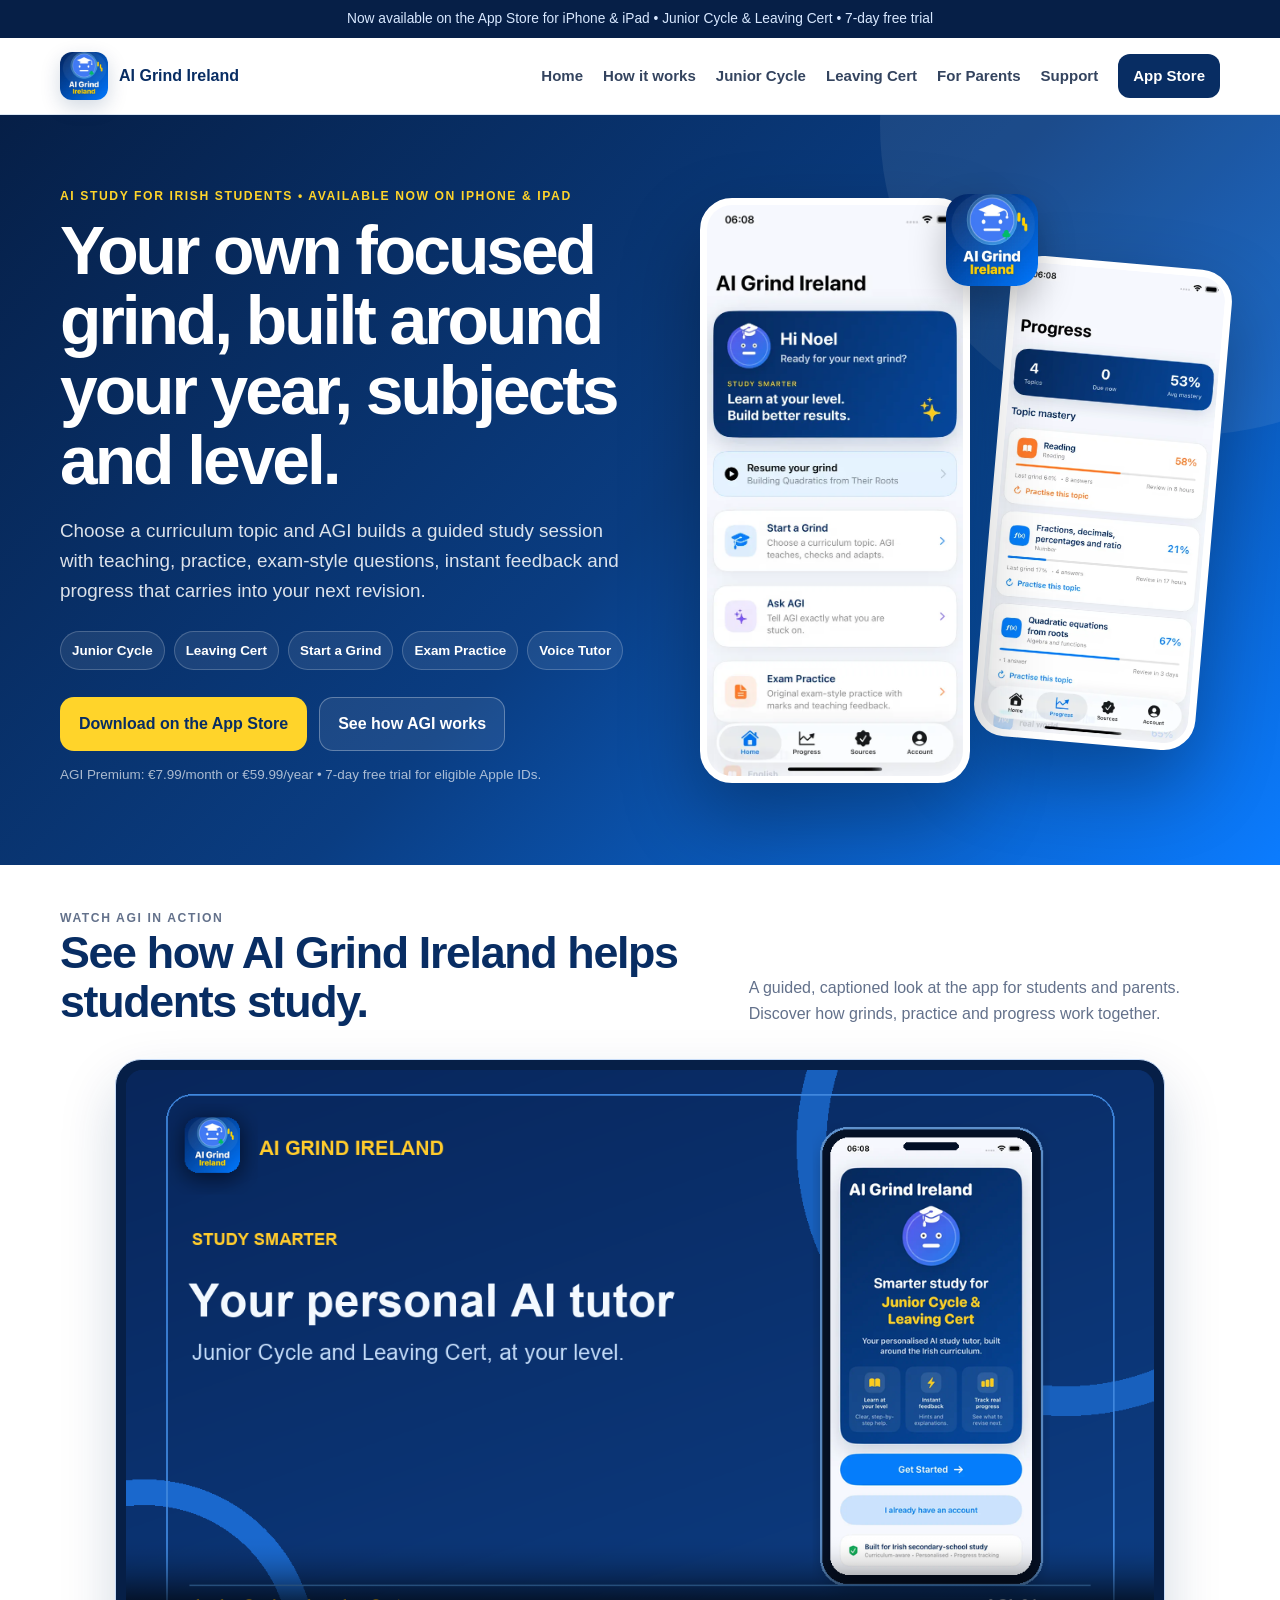
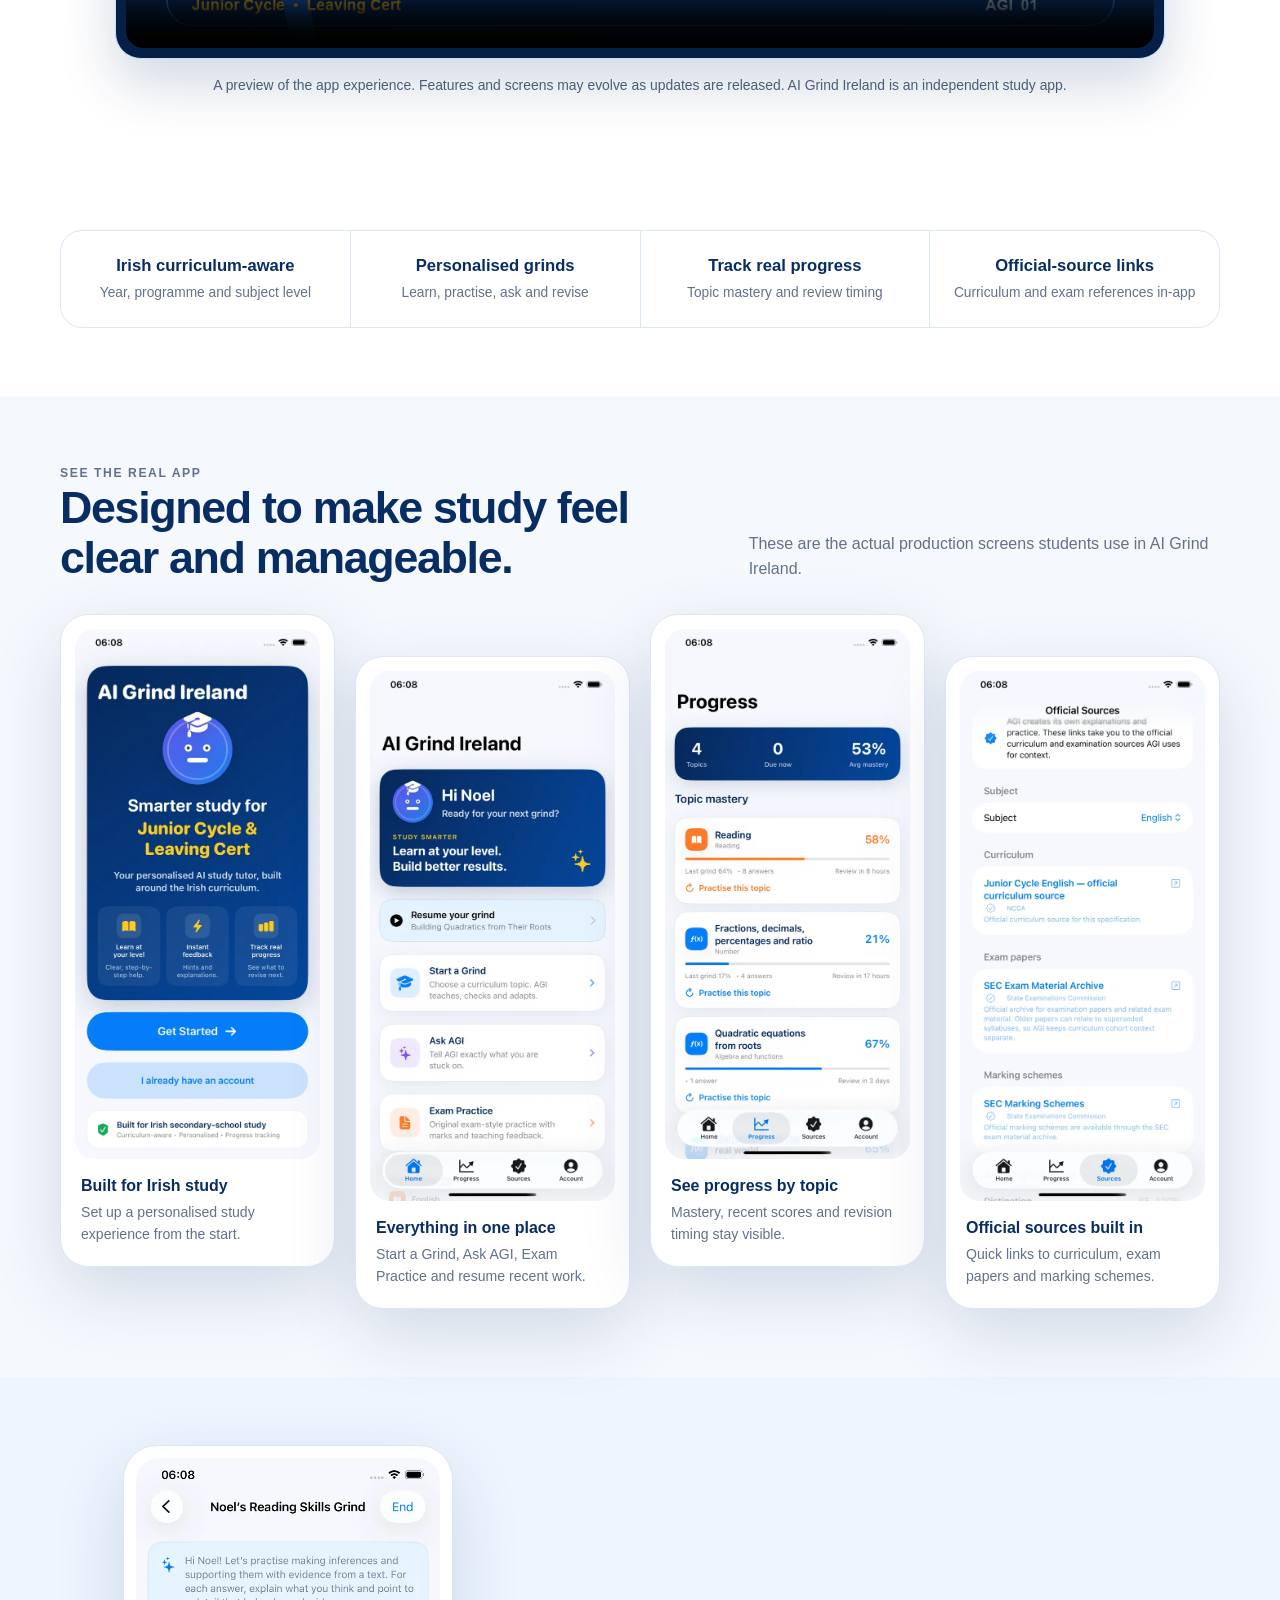
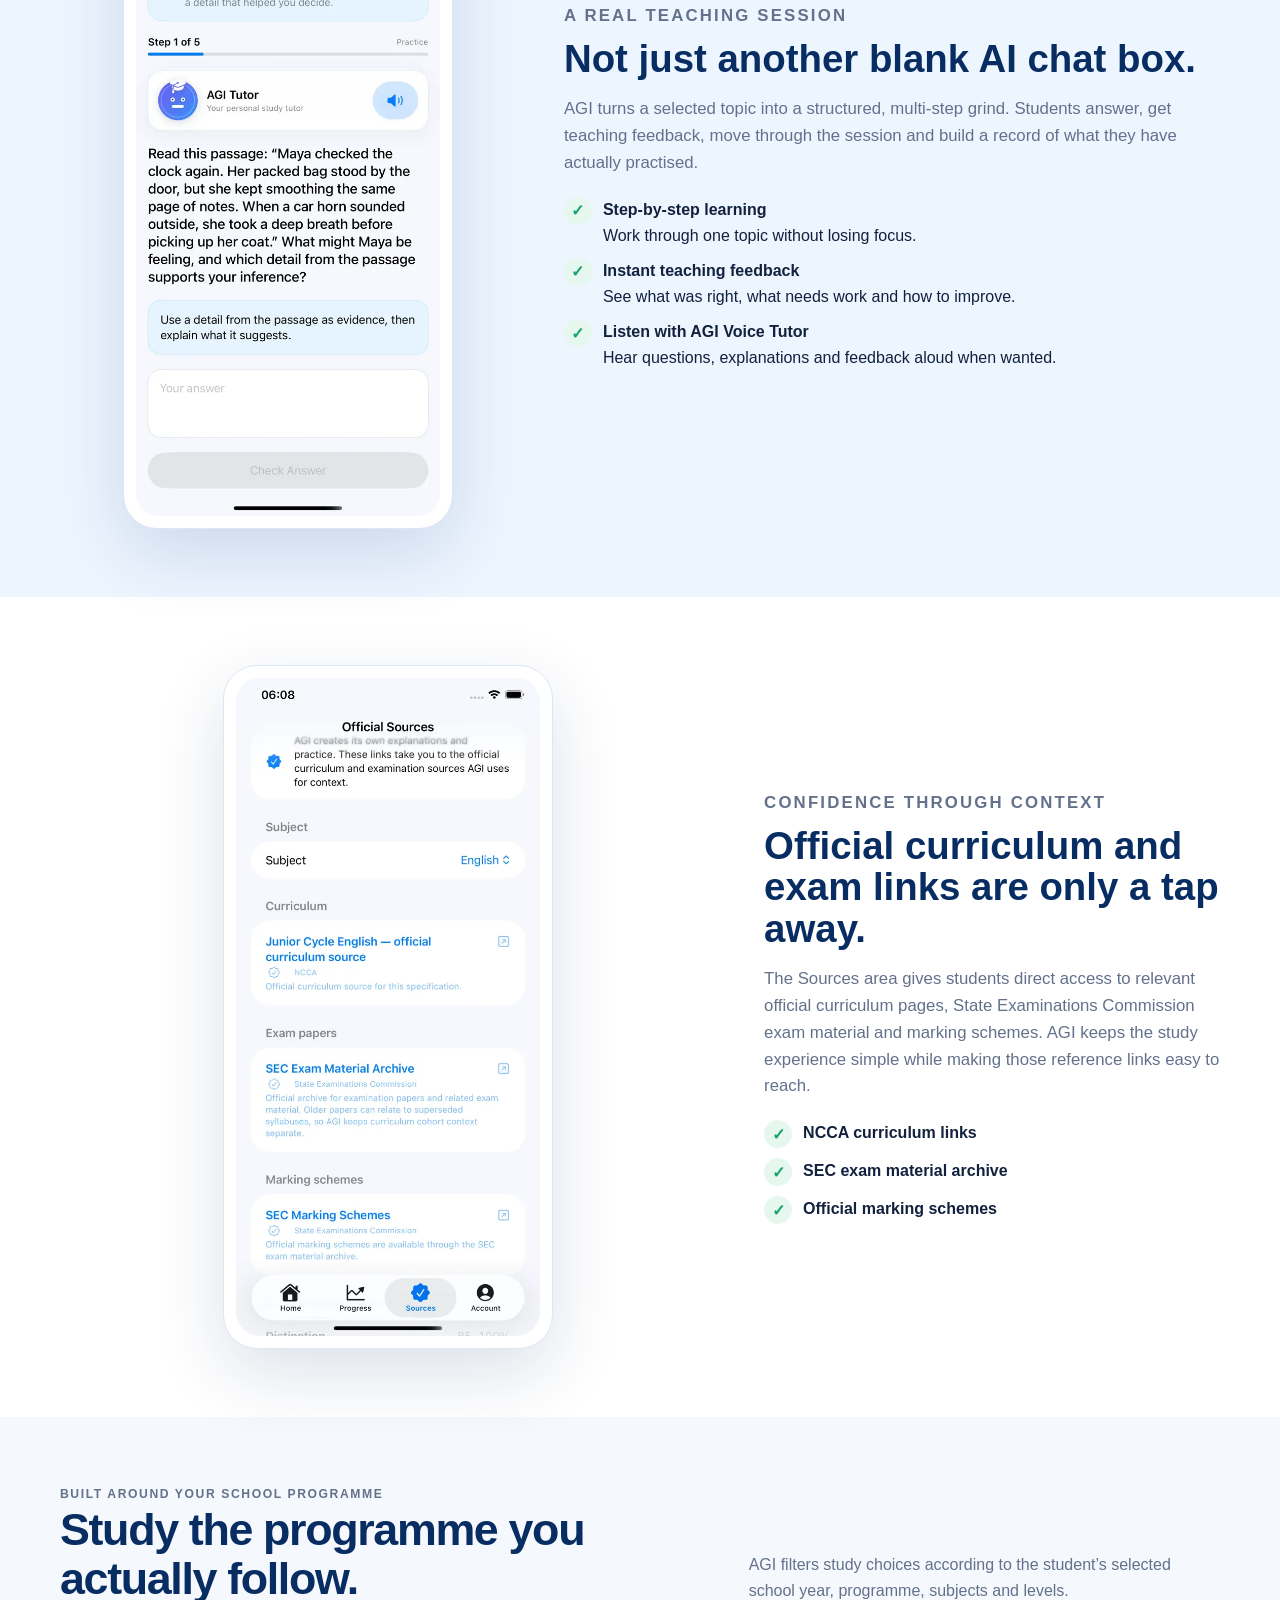
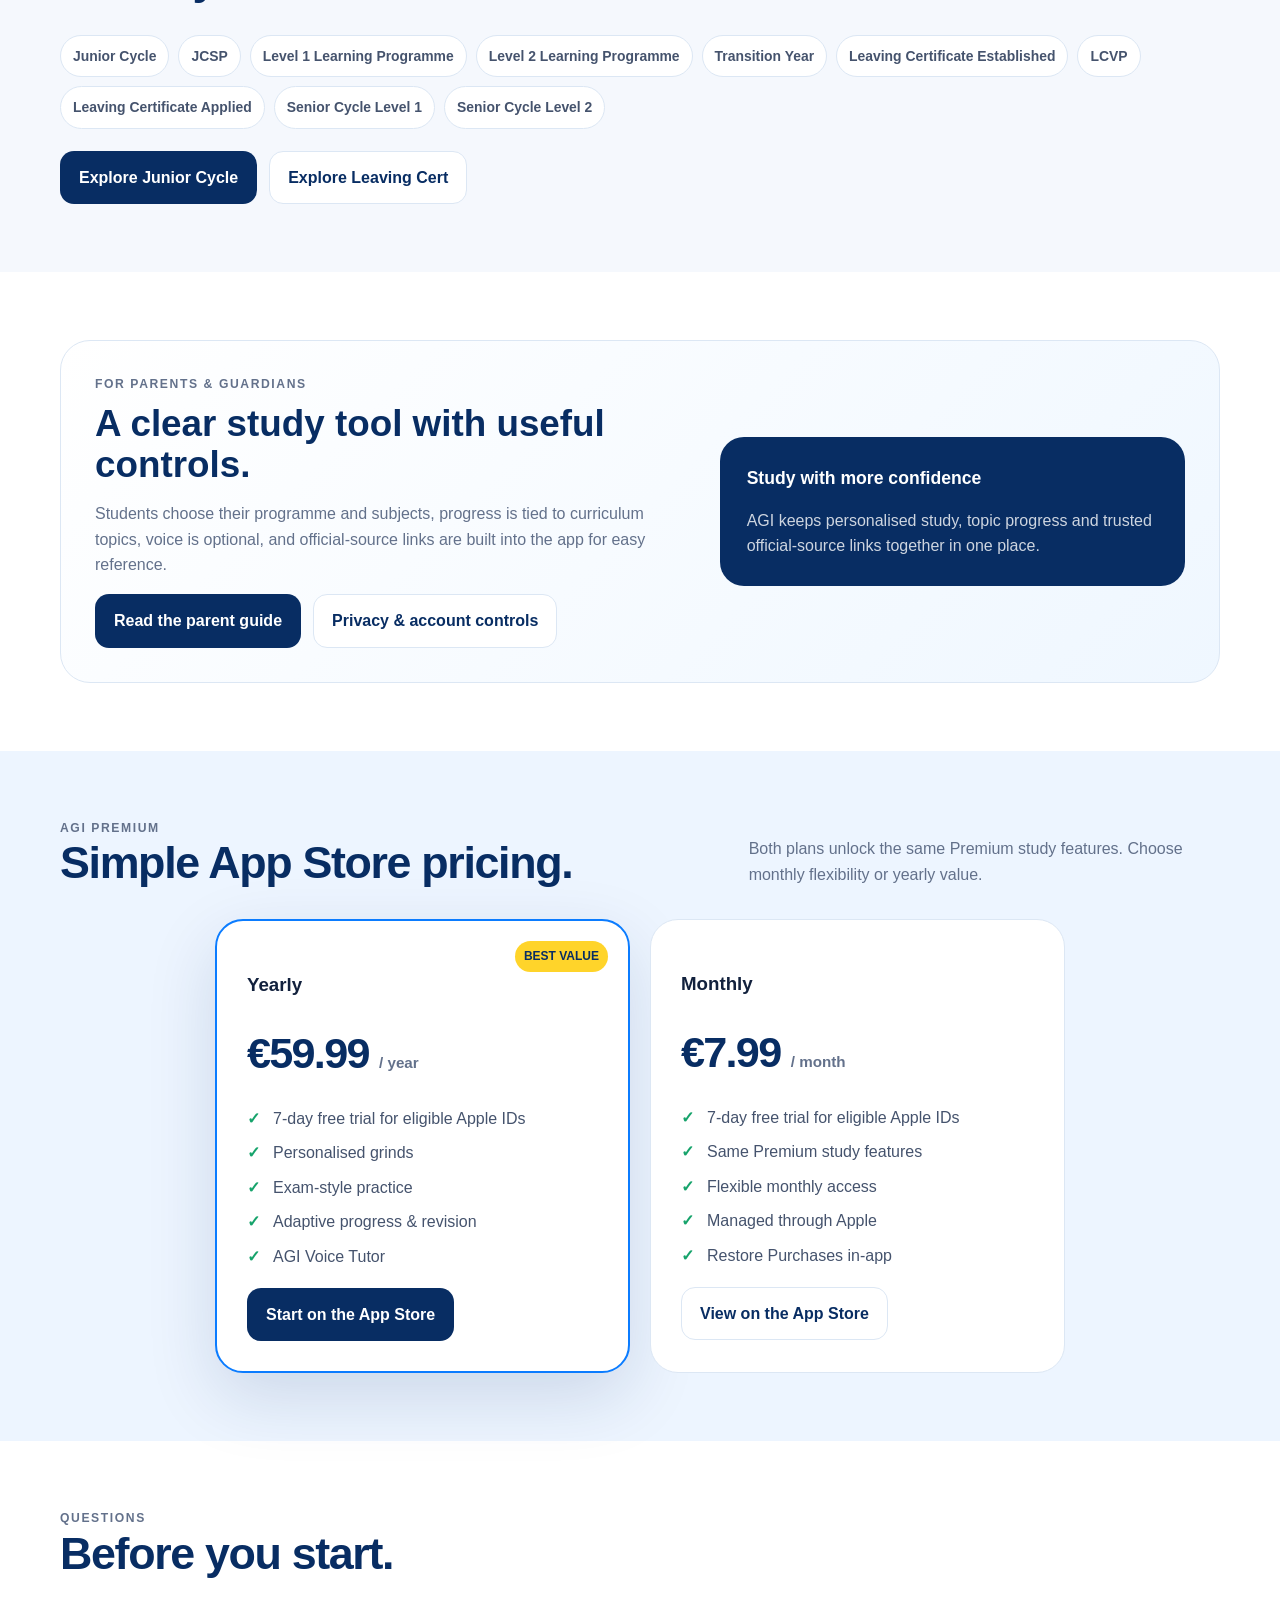
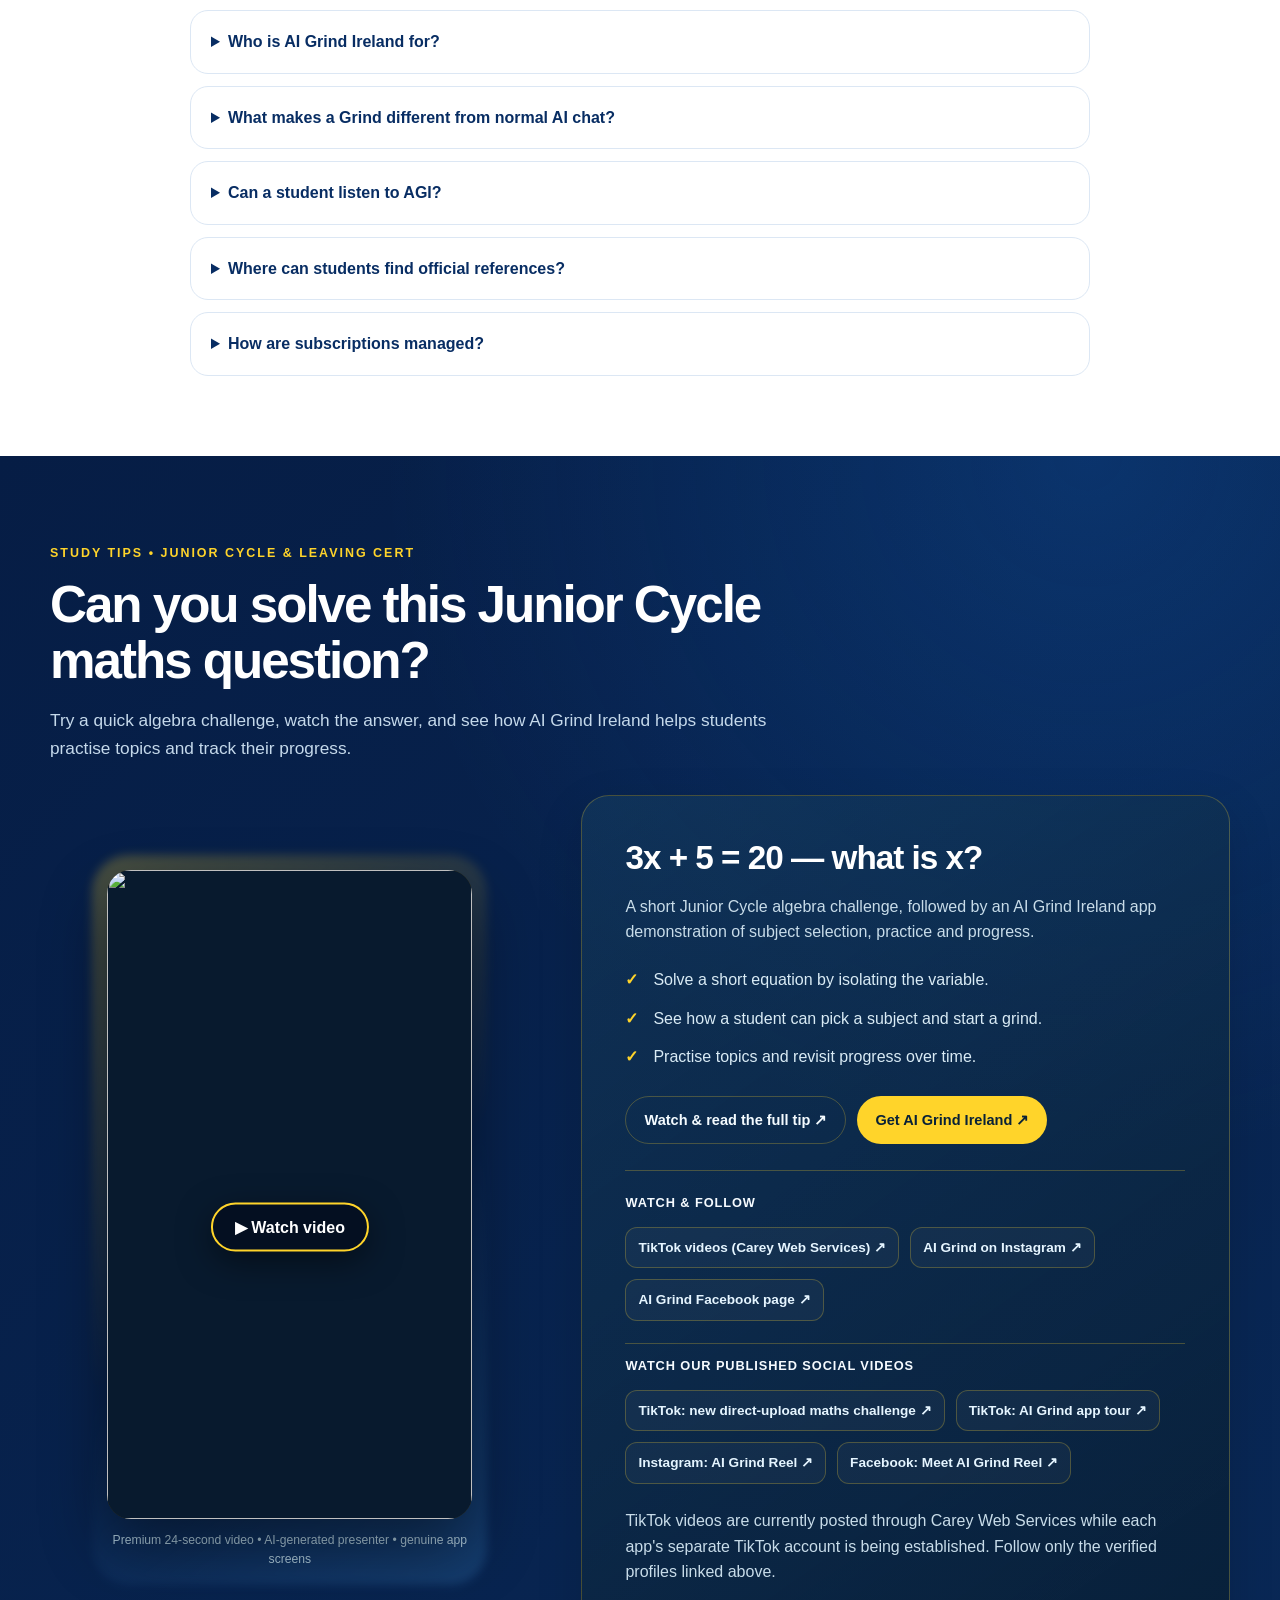
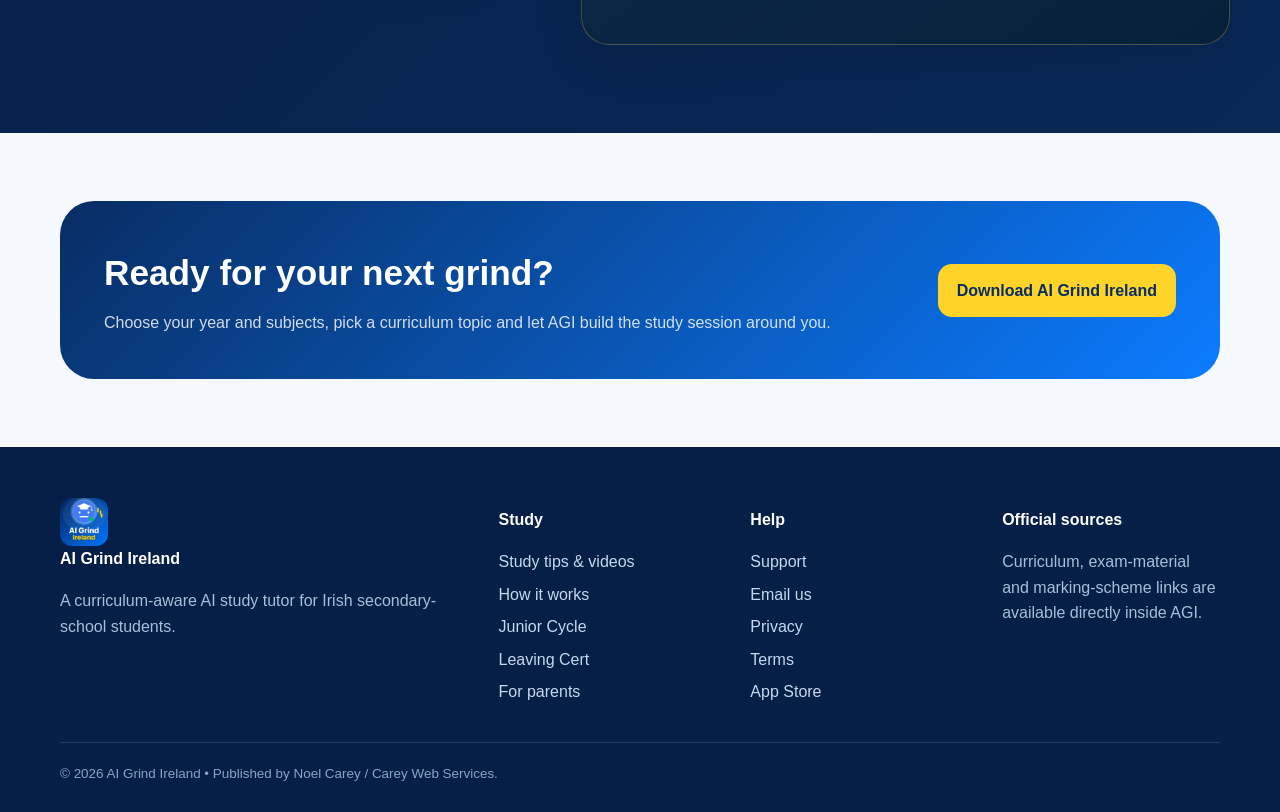
==== commit f7c206e1: "Link latest directly published TikTok app videos on website" ====
--- a/index.html
+++ b/index.html
@@ -136,7 +136,7 @@
 <a class="social-feature__social-link" href="https://www.facebook.com/profile.php?id=61596272470632" target="_blank" rel="noopener noreferrer">AI Grind Facebook page ↗</a>
         
           <p class="social-feature__profiles-label social-feature__published-label">Watch our published social videos</p>
-          <a class="social-feature__social-link" href="https://www.tiktok.com/@care.web.services/video/7708370956351212822" target="_blank" rel="noopener noreferrer">TikTok: maths challenge ↗</a>
+          <a class="social-feature__social-link" href="https://www.tiktok.com/@care.web.services/video/7708428907711630615" target="_blank" rel="noopener noreferrer">TikTok: new direct-upload maths challenge ↗</a>
           <a class="social-feature__social-link" href="https://www.tiktok.com/@care.web.services/video/7708154464275811606" target="_blank" rel="noopener noreferrer">TikTok: AI Grind app tour ↗</a>
           <a class="social-feature__social-link" href="https://www.instagram.com/aigrindireland/reel/Dfps7POumrz/" target="_blank" rel="noopener noreferrer">Instagram: AI Grind Reel ↗</a>
           <a class="social-feature__social-link" href="https://www.facebook.com/reel/1895607308486617/" target="_blank" rel="noopener noreferrer">Facebook: Meet AI Grind Reel ↗</a>
--- a/social-feature.css
+++ b/social-feature.css
@@ -70,3 +70,9 @@
 
 /* Keep play control visible without covering the teaching captions on the cover. */
 .social-feature__poster-play{bottom:auto;top:55%;left:50%;transform:translate(-50%,-50%)}
+
+/* Verified, brand-specific links to published public social posts. */
+.social-feature__published-label{margin-top:11px!important;padding-top:12px;border-top:1px solid var(--sf-border)}
+.social-watch-page__published{margin-top:28px}
+.social-watch-page__published p{color:#d4e5f0}
+.social-watch-page__published .social-watch-page__cta{margin-top:8px;padding-top:16px}
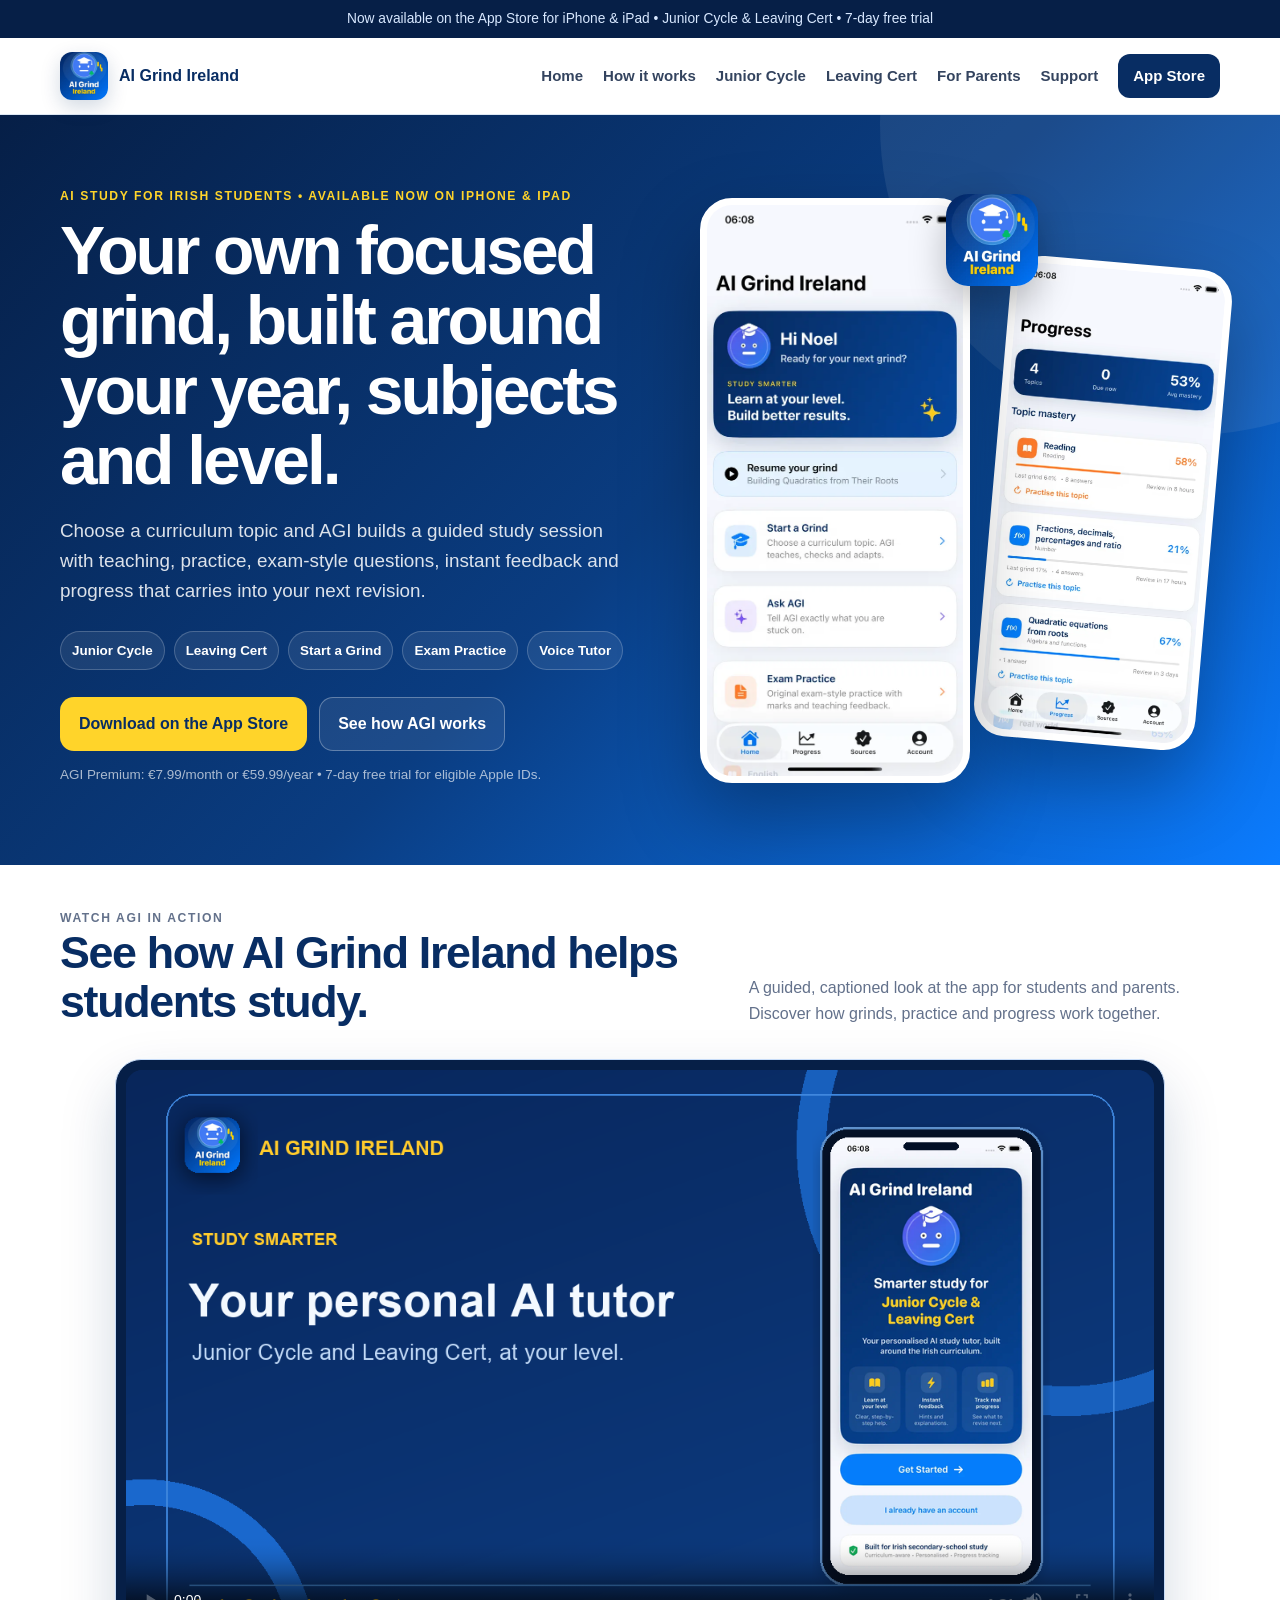
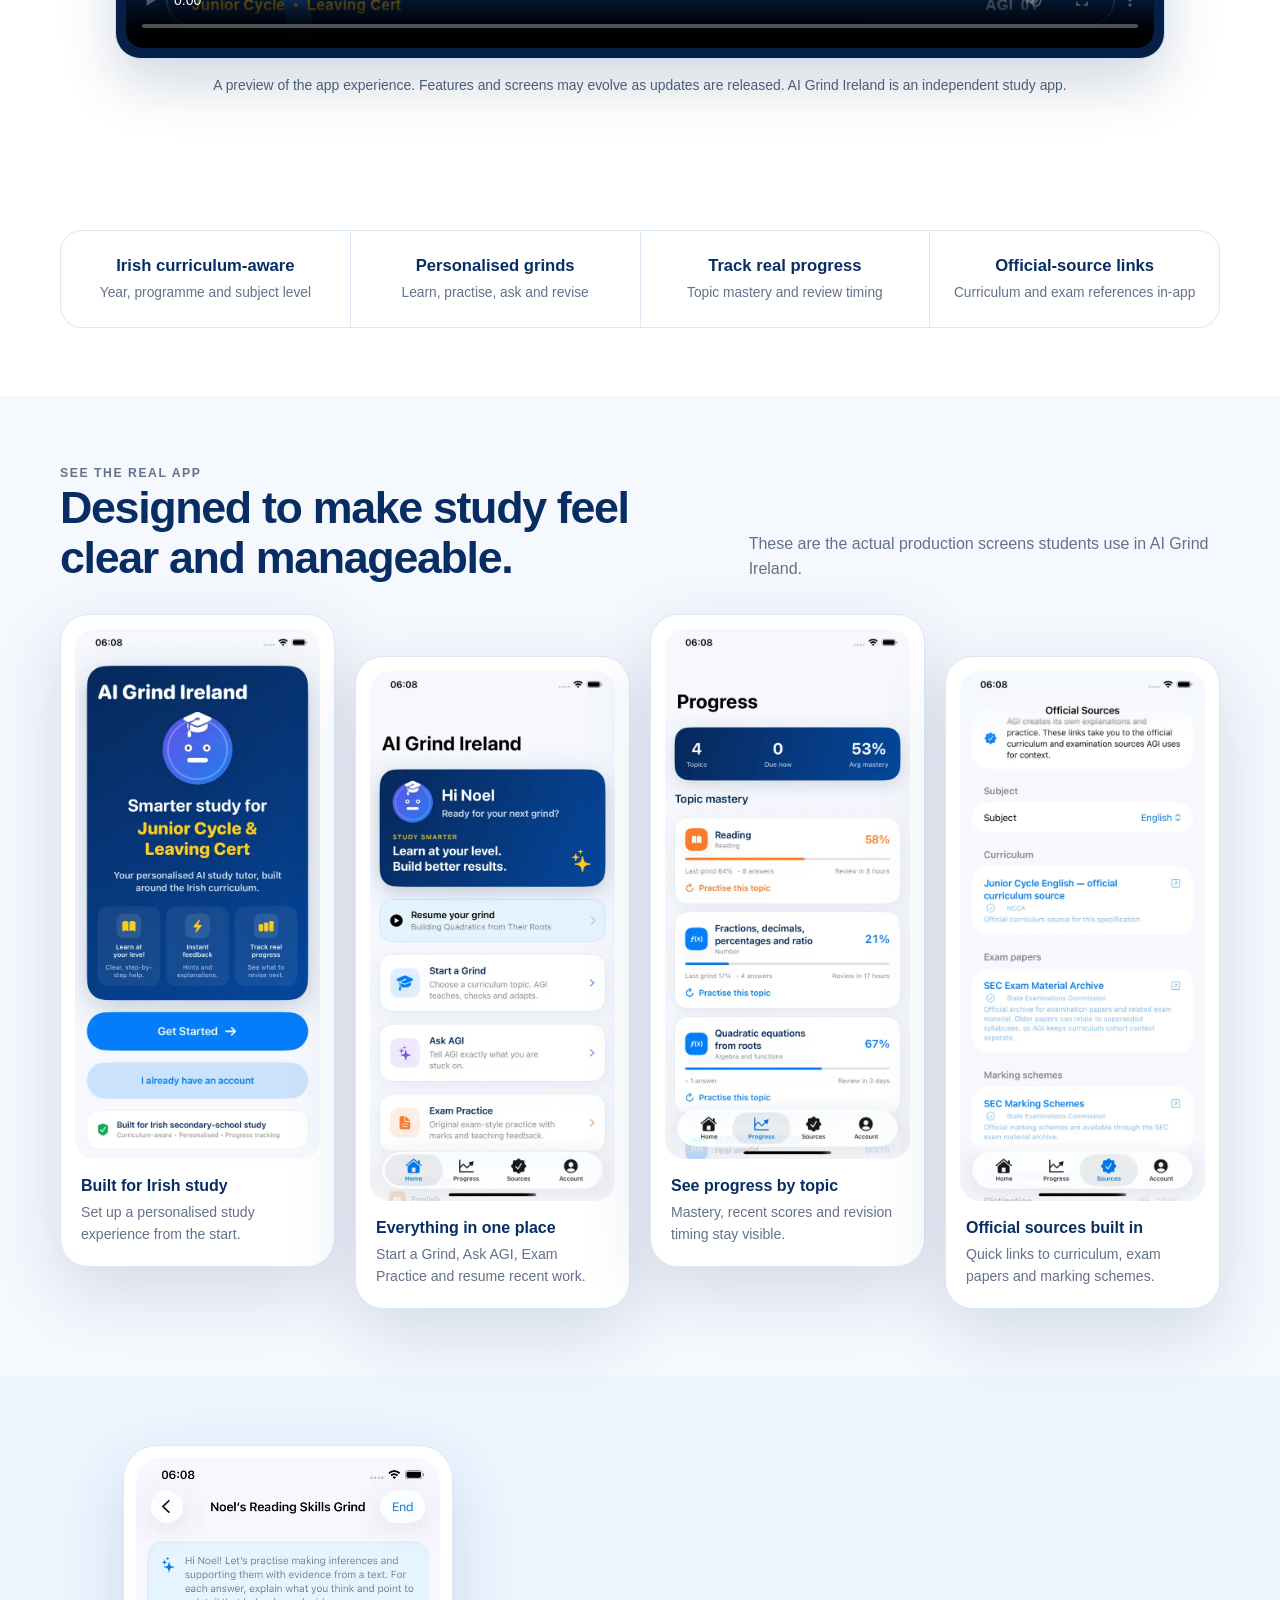
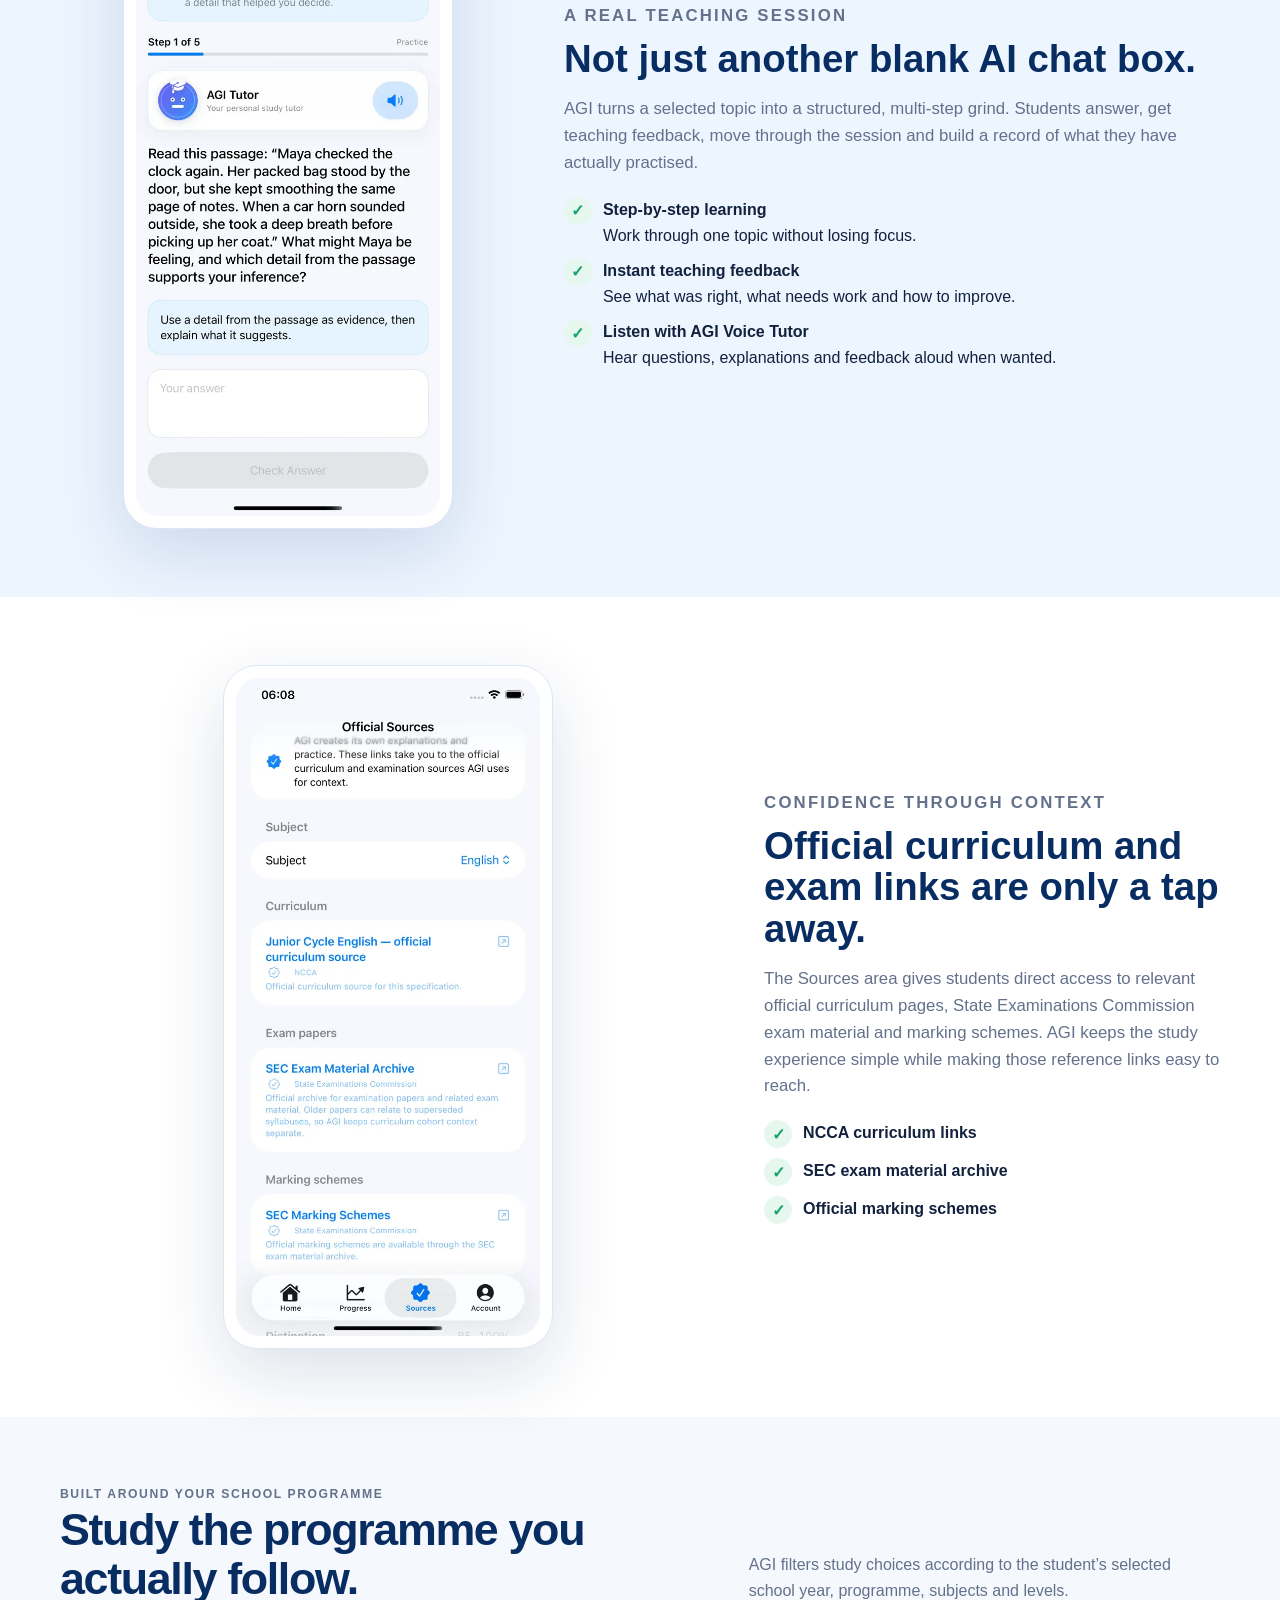
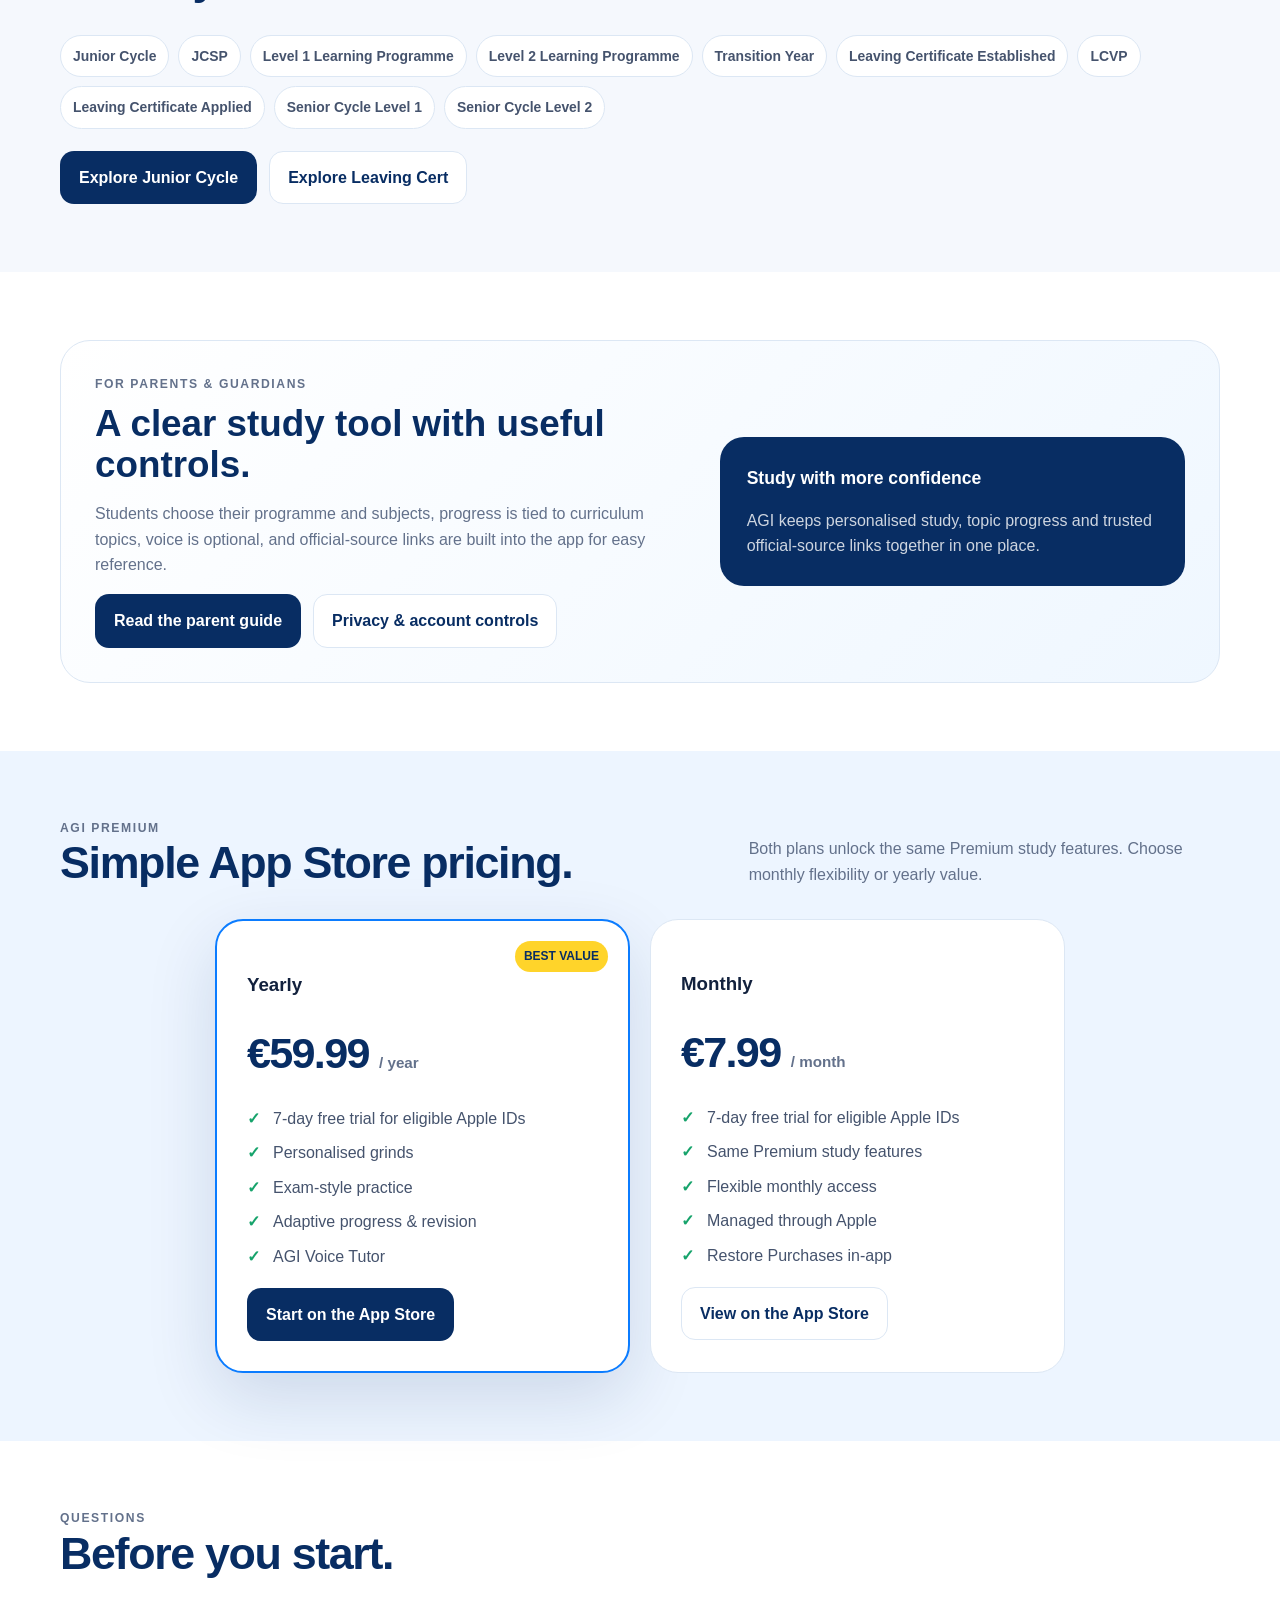
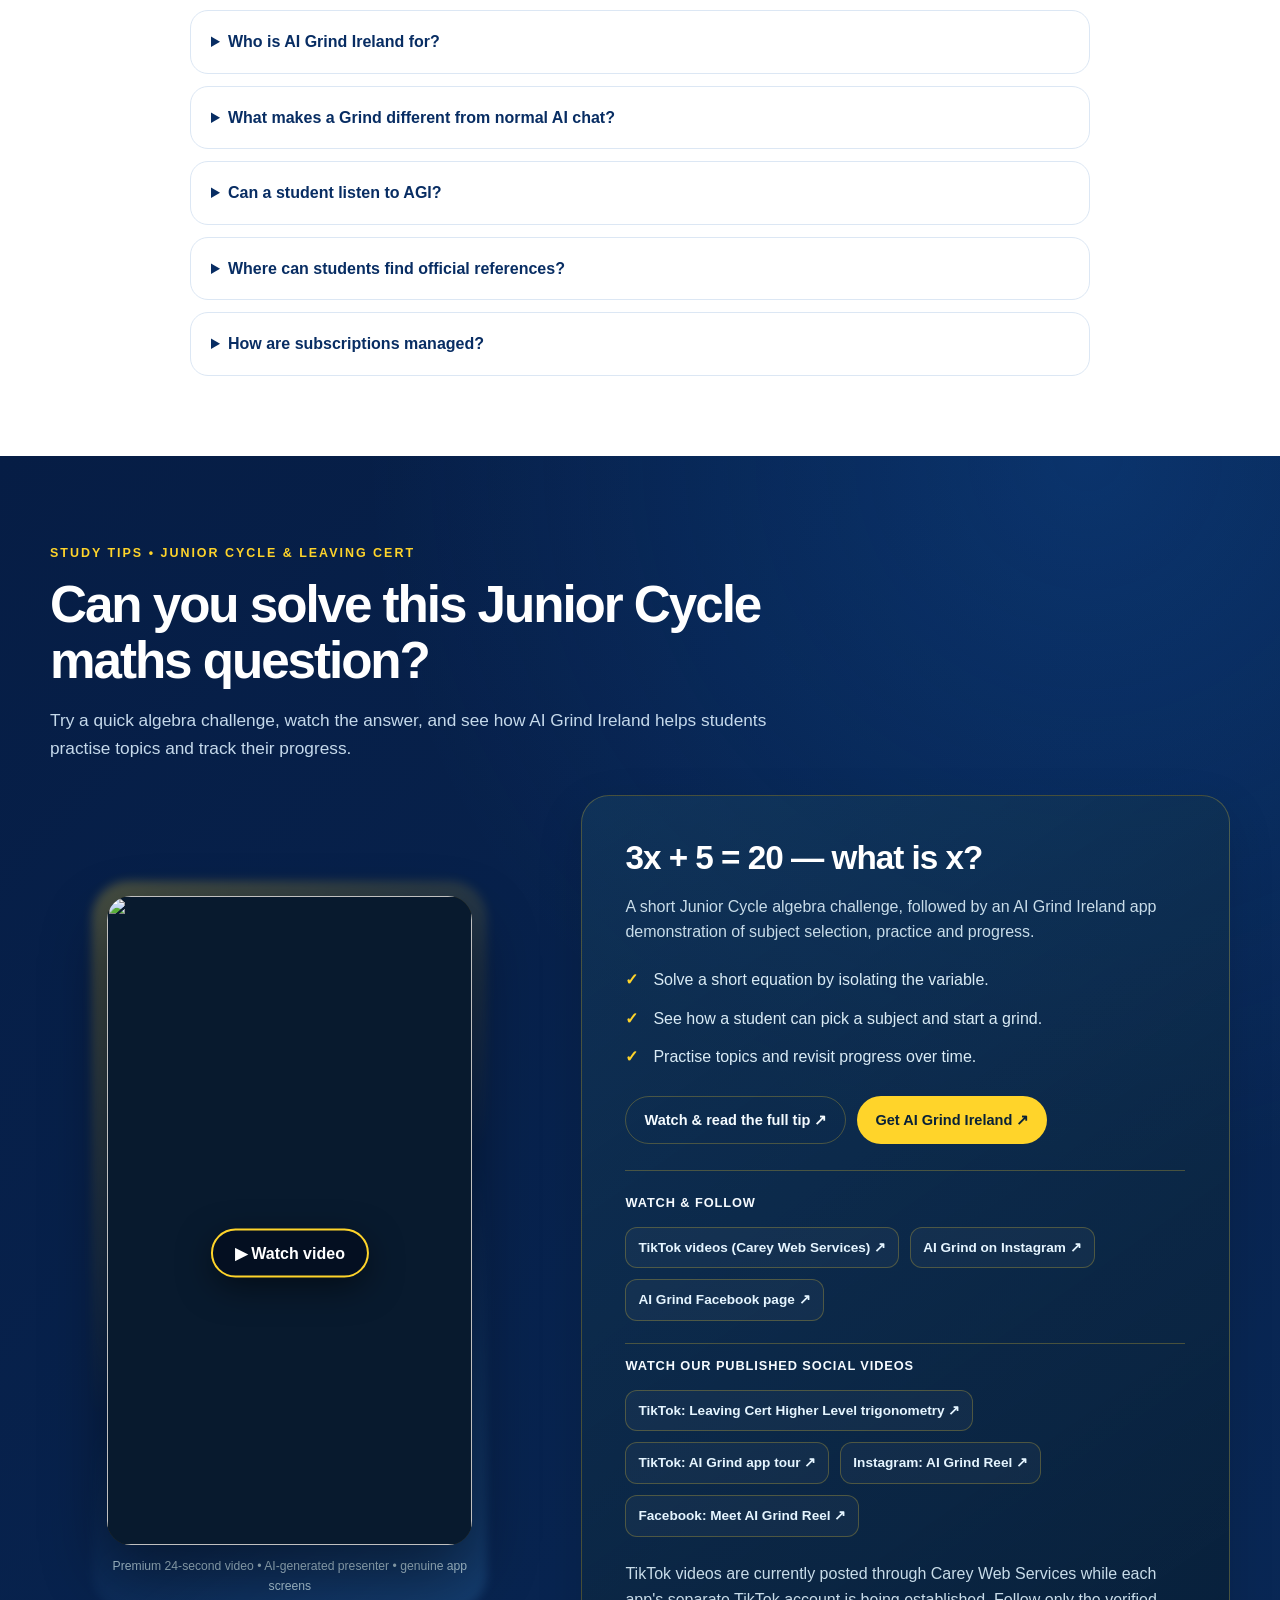
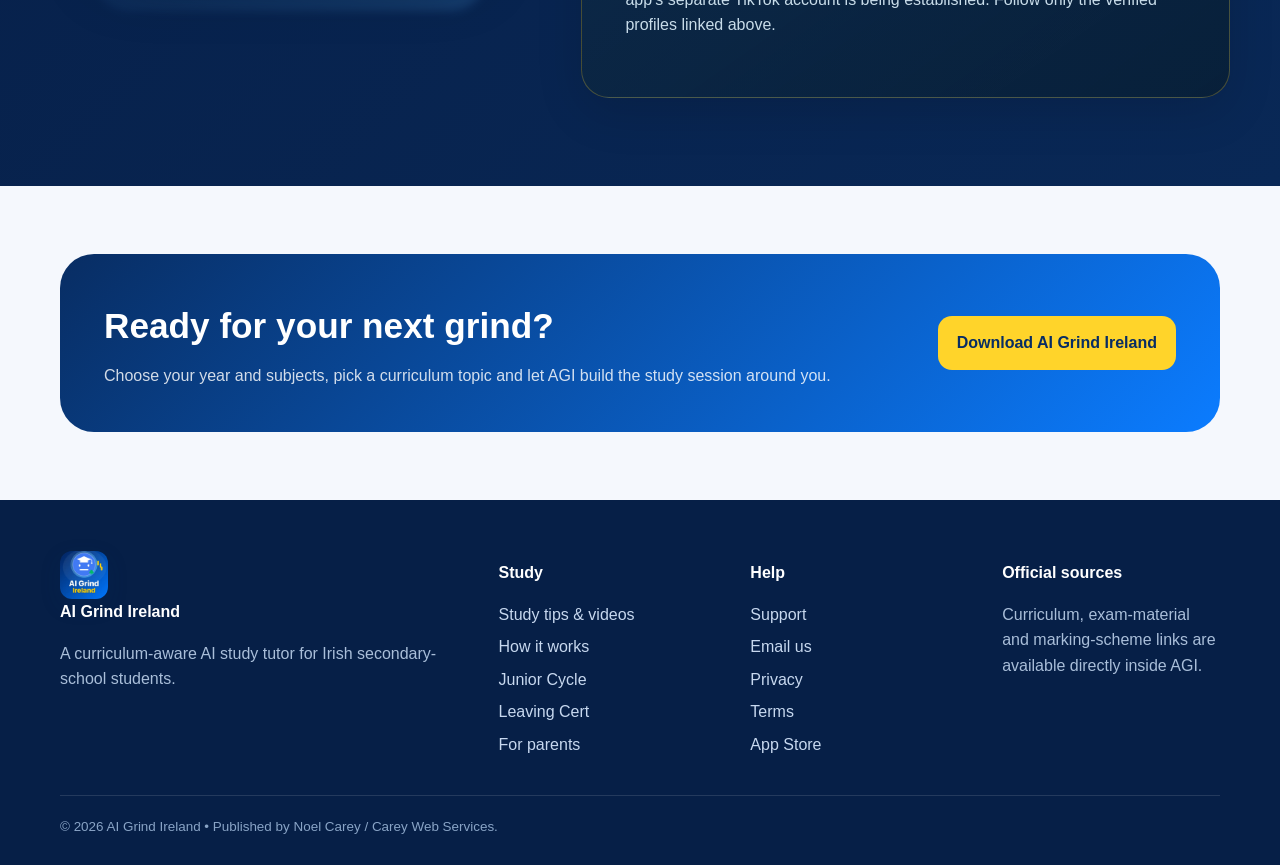
==== commit 96df2f6f: "Keep app website social video links aligned with current published TikToks" ====
--- a/index.html
+++ b/index.html
@@ -136,7 +136,7 @@
 <a class="social-feature__social-link" href="https://www.facebook.com/profile.php?id=61596272470632" target="_blank" rel="noopener noreferrer">AI Grind Facebook page ↗</a>
         
           <p class="social-feature__profiles-label social-feature__published-label">Watch our published social videos</p>
-          <a class="social-feature__social-link" href="https://www.tiktok.com/@care.web.services/video/7708428907711630615" target="_blank" rel="noopener noreferrer">TikTok: new direct-upload maths challenge ↗</a>
+          <a class="social-feature__social-link" href="https://www.tiktok.com/@care.web.services/video/7708479802923093270" target="_blank" rel="noopener noreferrer">TikTok: Leaving Cert Higher Level trigonometry ↗</a>
           <a class="social-feature__social-link" href="https://www.tiktok.com/@care.web.services/video/7708154464275811606" target="_blank" rel="noopener noreferrer">TikTok: AI Grind app tour ↗</a>
           <a class="social-feature__social-link" href="https://www.instagram.com/aigrindireland/reel/Dfps7POumrz/" target="_blank" rel="noopener noreferrer">Instagram: AI Grind Reel ↗</a>
           <a class="social-feature__social-link" href="https://www.facebook.com/reel/1895607308486617/" target="_blank" rel="noopener noreferrer">Facebook: Meet AI Grind Reel ↗</a>
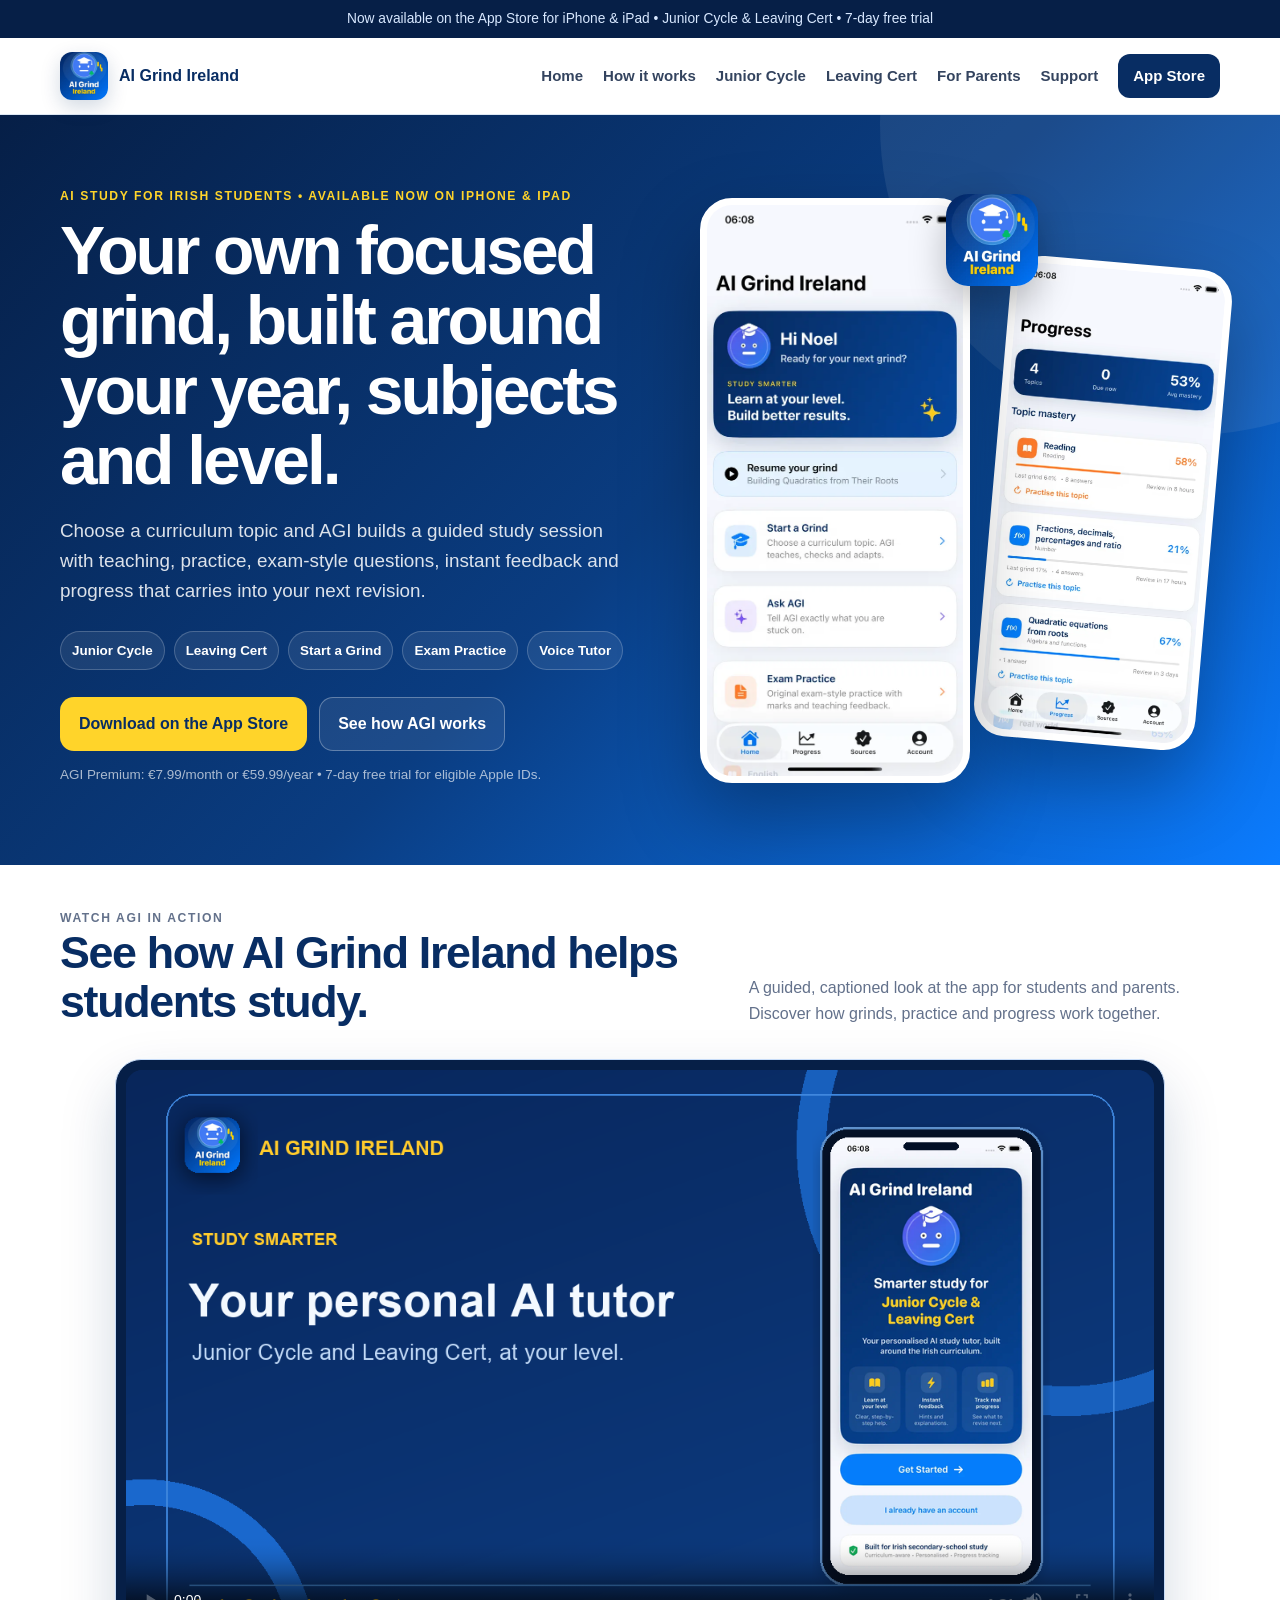
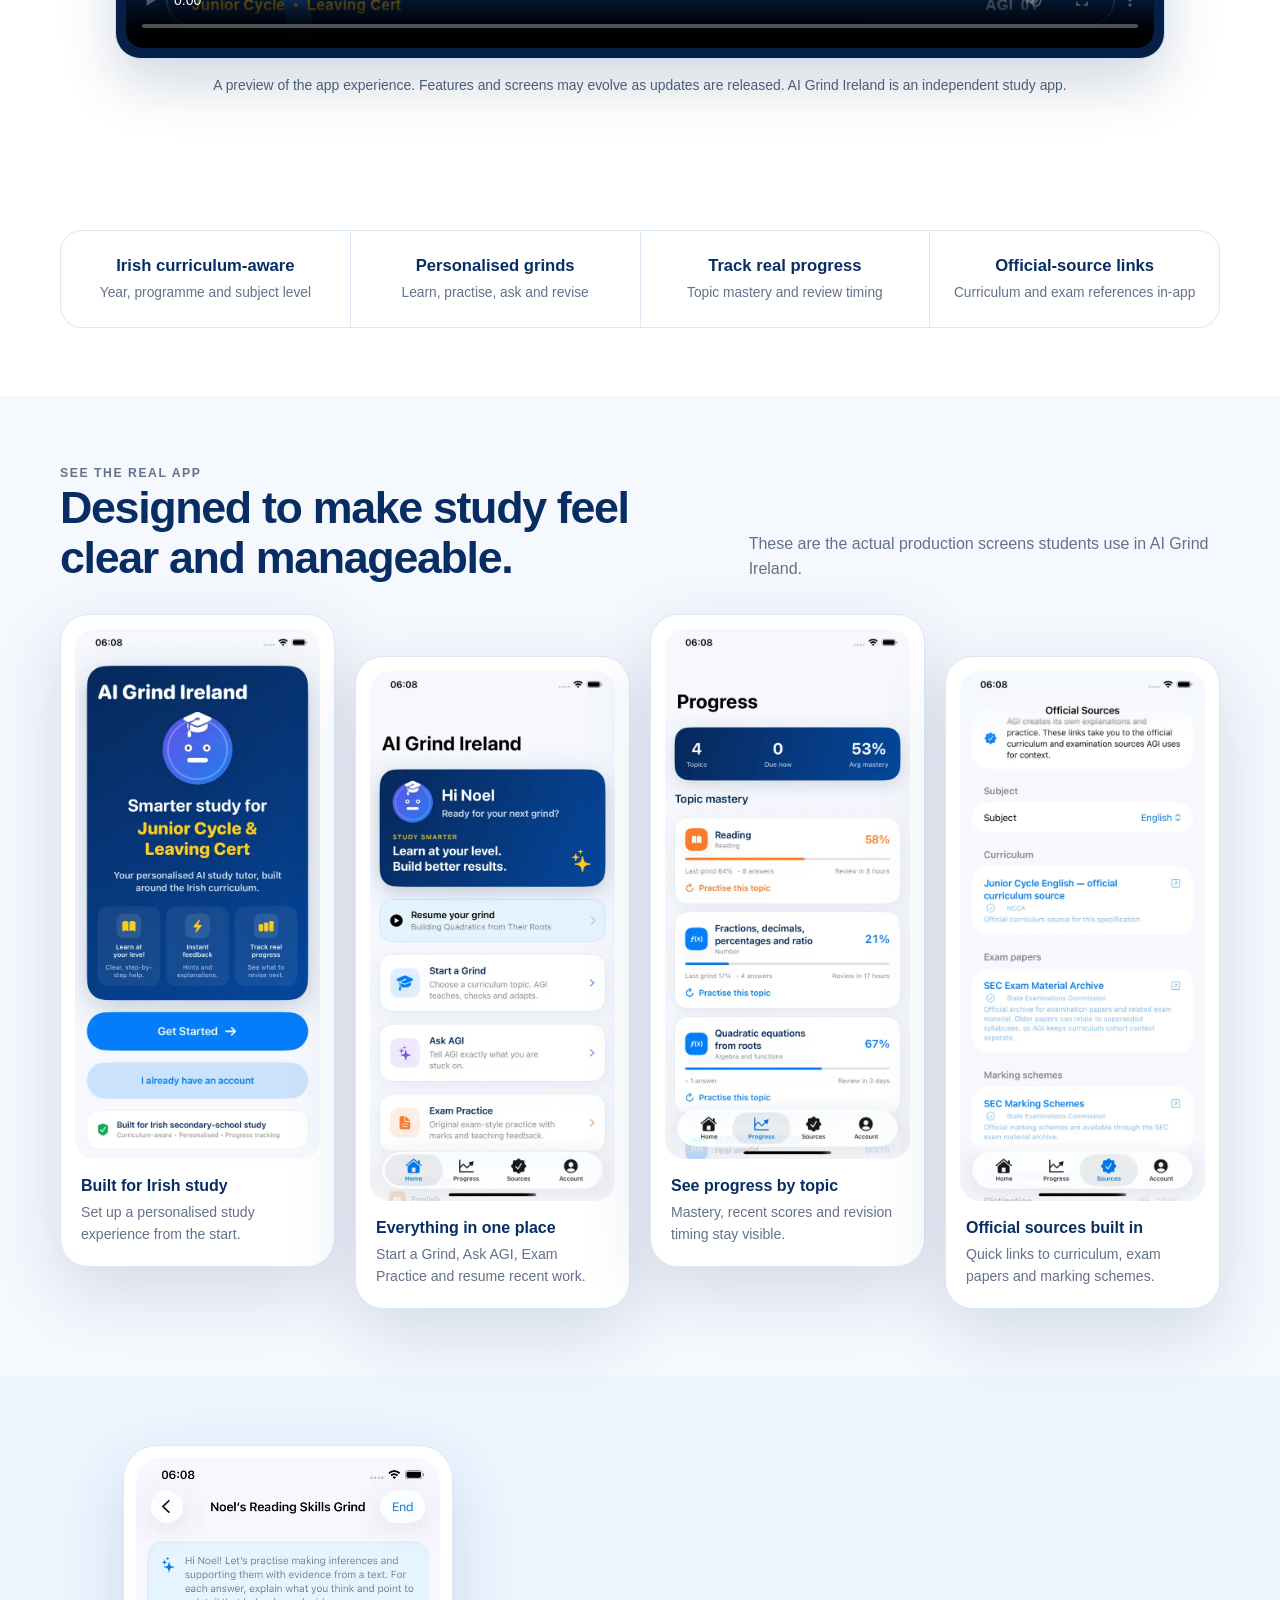
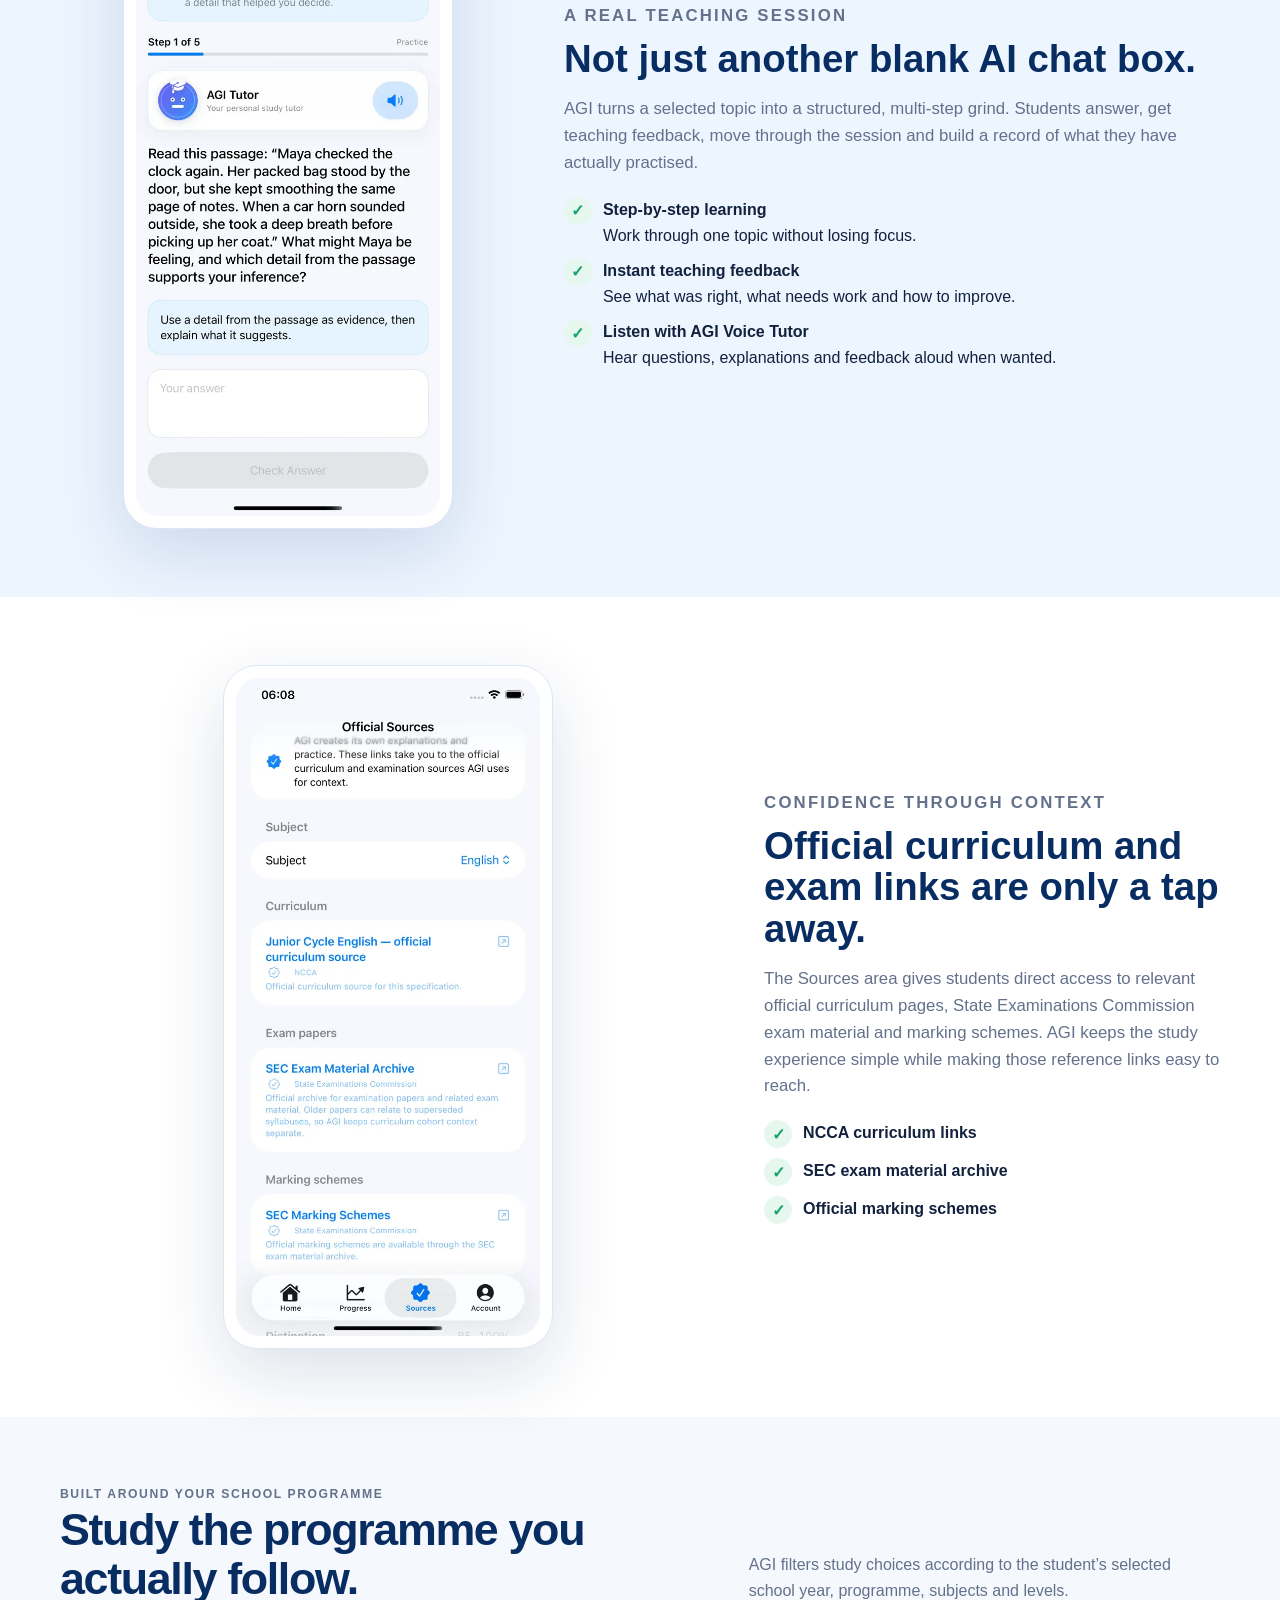
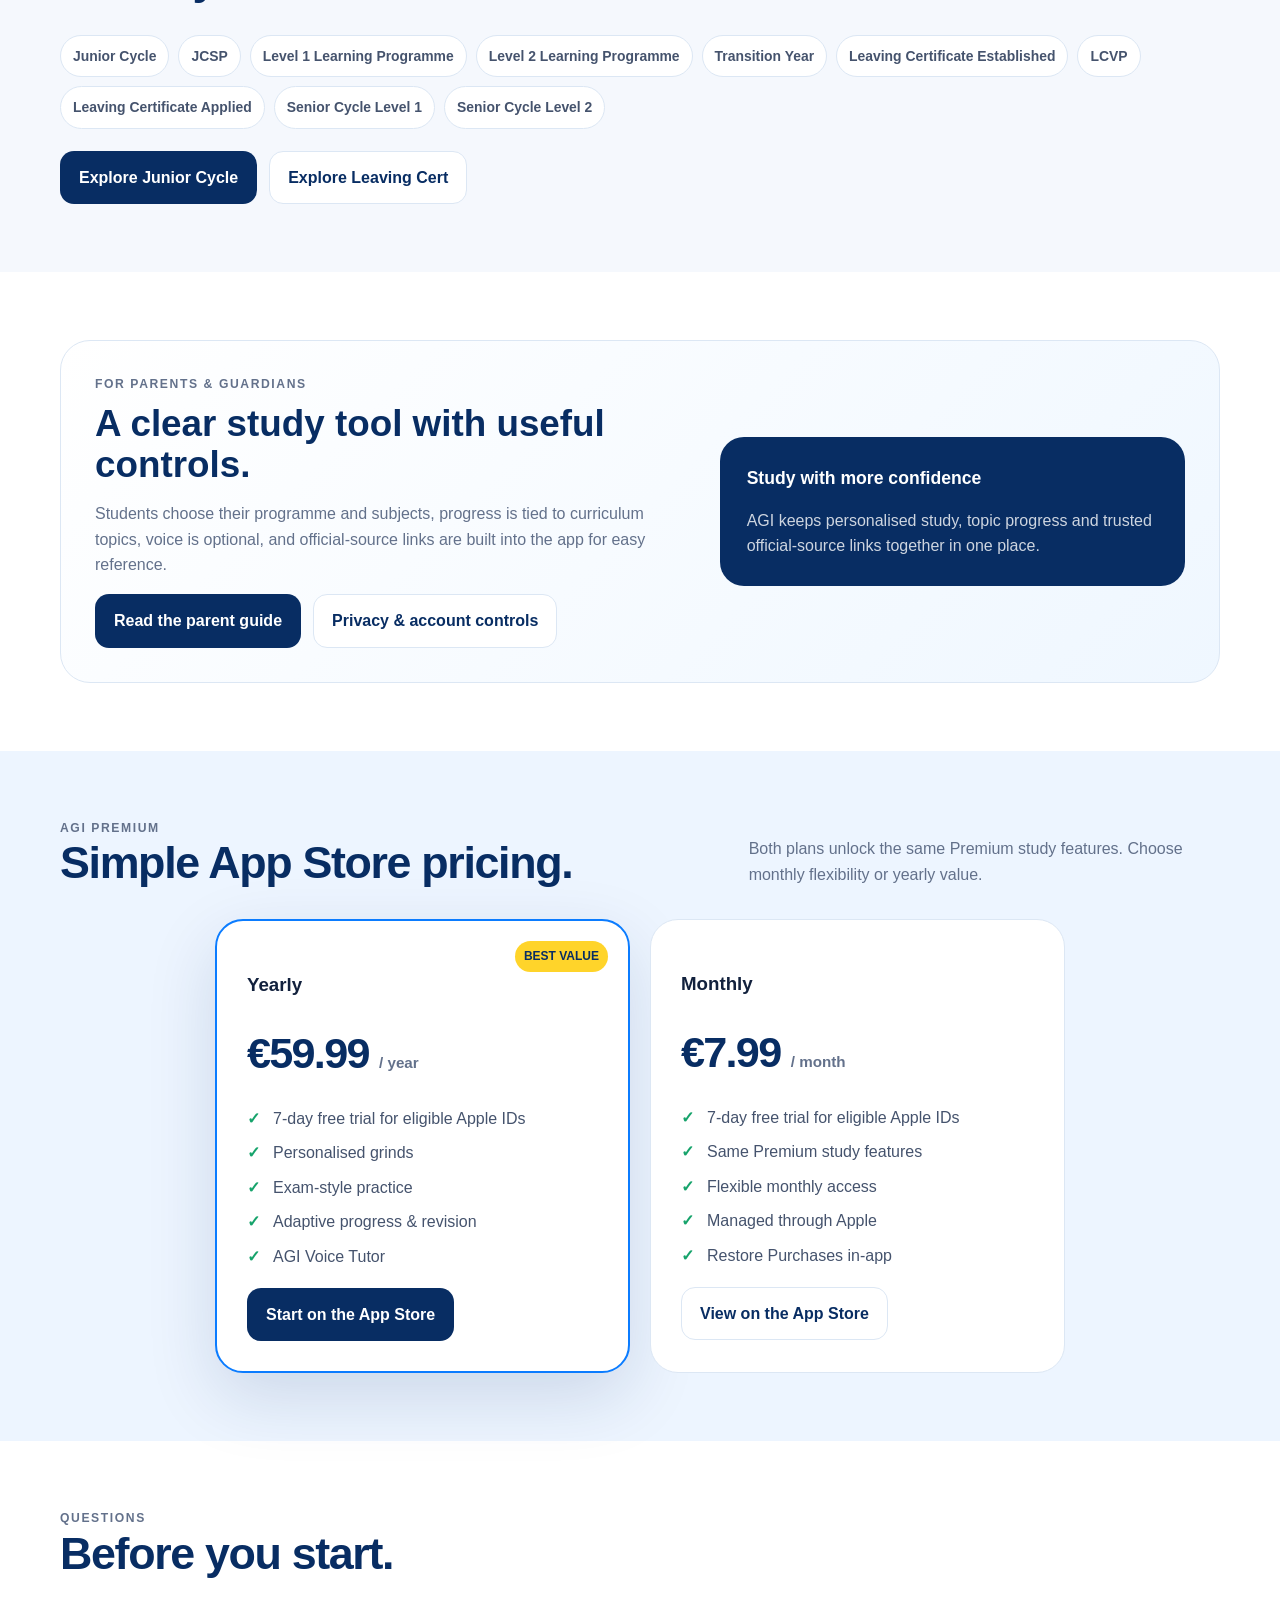
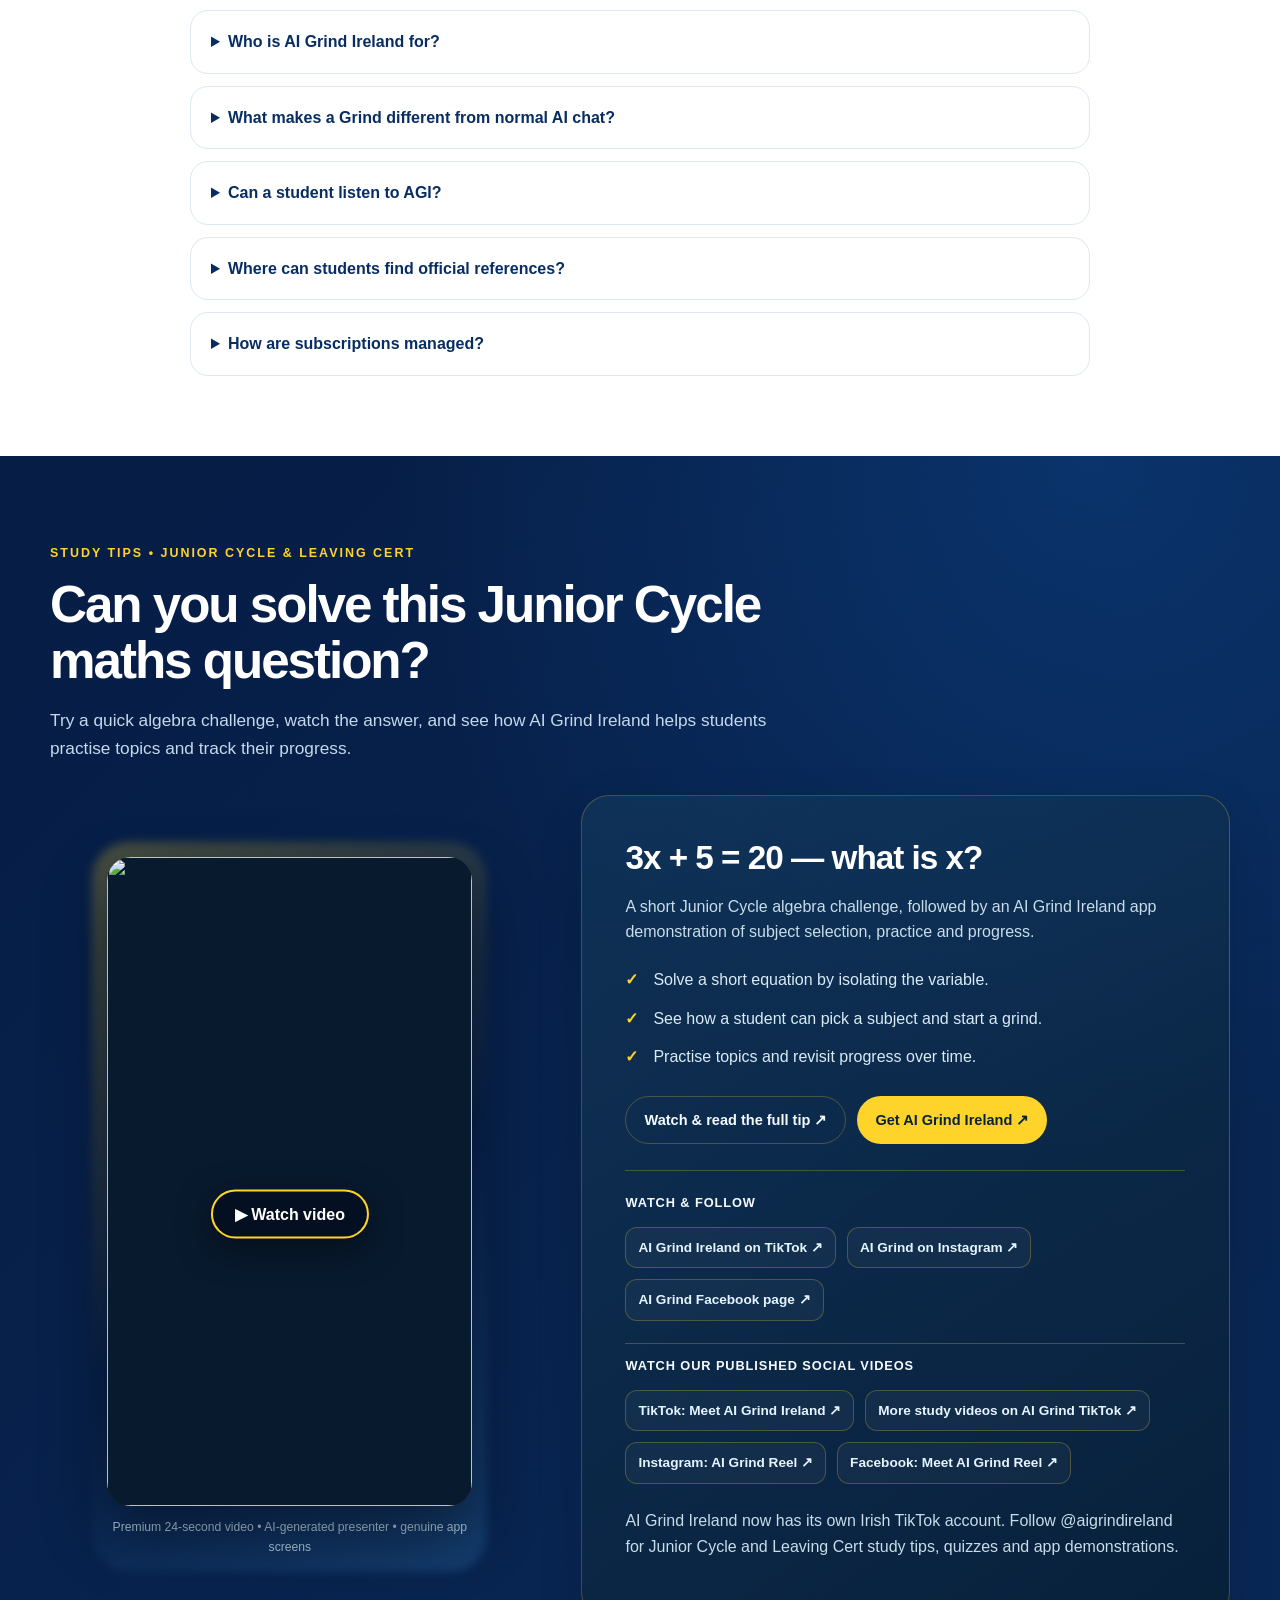
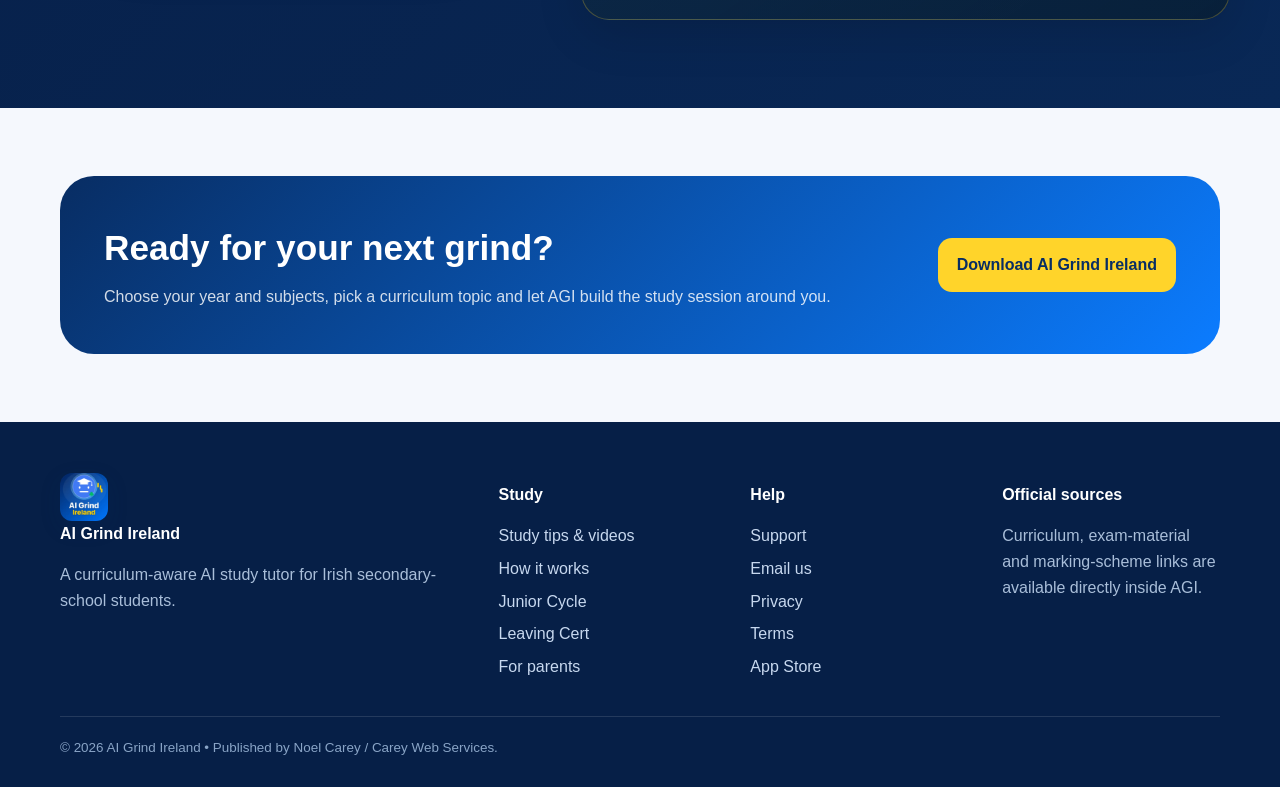
==== commit 15a159c1: "Point AI Grind Ireland website to its official TikTok profile" ====
--- a/index.html
+++ b/index.html
@@ -131,17 +131,17 @@
         </div>
         <div class="social-feature__profiles" aria-label="Official social media links">
           <p class="social-feature__profiles-label">Watch &amp; follow</p>
-          <a class="social-feature__social-link" href="https://www.tiktok.com/@care.web.services" target="_blank" rel="noopener noreferrer">TikTok videos (Carey Web Services) ↗</a>
+          <a class="social-feature__social-link" href="https://www.tiktok.com/@aigrindireland" target="_blank" rel="noopener noreferrer">AI Grind Ireland on TikTok ↗</a>
 <a class="social-feature__social-link" href="https://www.instagram.com/aigrindireland/" target="_blank" rel="noopener noreferrer">AI Grind on Instagram ↗</a>
 <a class="social-feature__social-link" href="https://www.facebook.com/profile.php?id=61596272470632" target="_blank" rel="noopener noreferrer">AI Grind Facebook page ↗</a>
         
           <p class="social-feature__profiles-label social-feature__published-label">Watch our published social videos</p>
-          <a class="social-feature__social-link" href="https://www.tiktok.com/@care.web.services/video/7708479802923093270" target="_blank" rel="noopener noreferrer">TikTok: Leaving Cert Higher Level trigonometry ↗</a>
-          <a class="social-feature__social-link" href="https://www.tiktok.com/@care.web.services/video/7708154464275811606" target="_blank" rel="noopener noreferrer">TikTok: AI Grind app tour ↗</a>
+          <a class="social-feature__social-link" href="https://www.tiktok.com/@aigrindireland/video/7708831478691400982" target="_blank" rel="noopener noreferrer">TikTok: Meet AI Grind Ireland ↗</a>
+          <a class="social-feature__social-link" href="https://www.tiktok.com/@aigrindireland" target="_blank" rel="noopener noreferrer">More study videos on AI Grind TikTok ↗</a>
           <a class="social-feature__social-link" href="https://www.instagram.com/aigrindireland/reel/Dfps7POumrz/" target="_blank" rel="noopener noreferrer">Instagram: AI Grind Reel ↗</a>
           <a class="social-feature__social-link" href="https://www.facebook.com/reel/1895607308486617/" target="_blank" rel="noopener noreferrer">Facebook: Meet AI Grind Reel ↗</a>
 </div>
-        <p class="social-feature__tip">TikTok videos are currently posted through Carey Web Services while each app's separate TikTok account is being established. Follow only the verified profiles linked above.</p>
+        <p class="social-feature__tip">AI Grind Ireland now has its own Irish TikTok account. Follow @aigrindireland for Junior Cycle and Leaving Cert study tips, quizzes and app demonstrations.</p>
       </div>
     </div>
   </div>
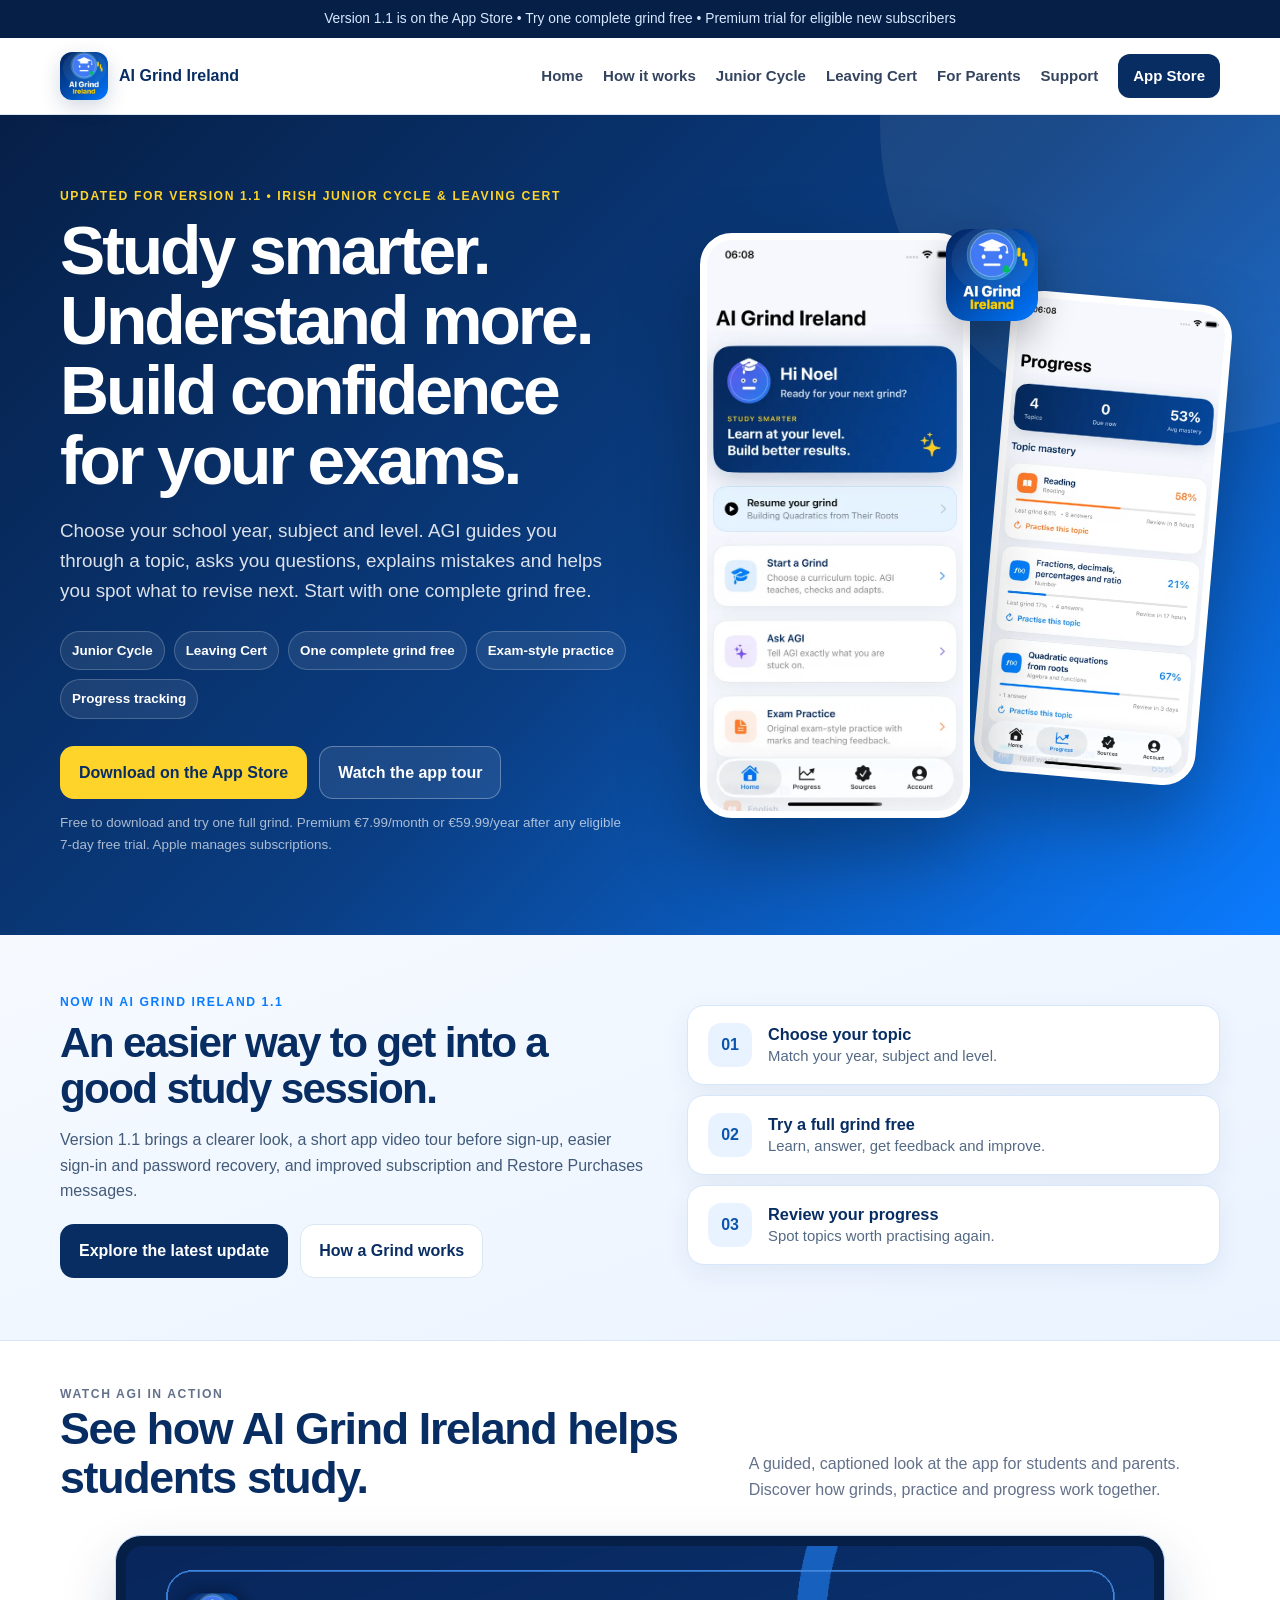
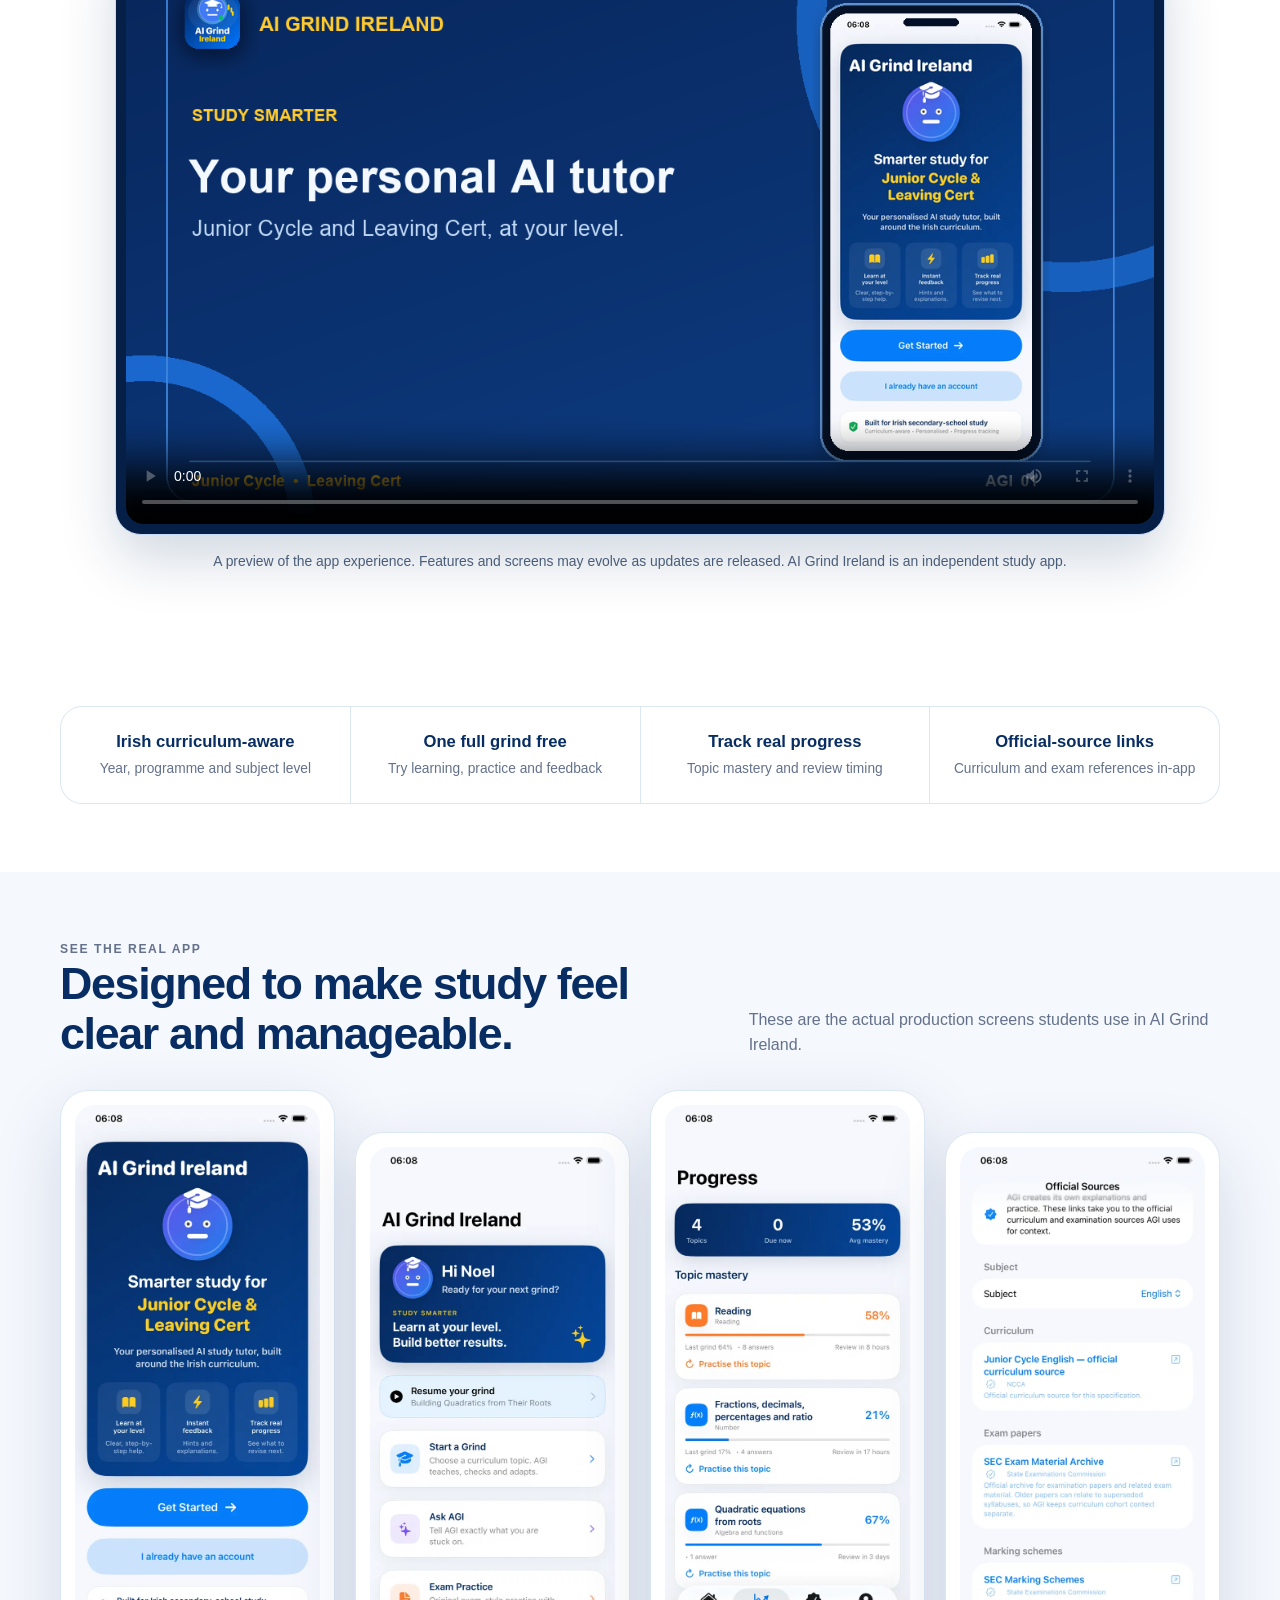
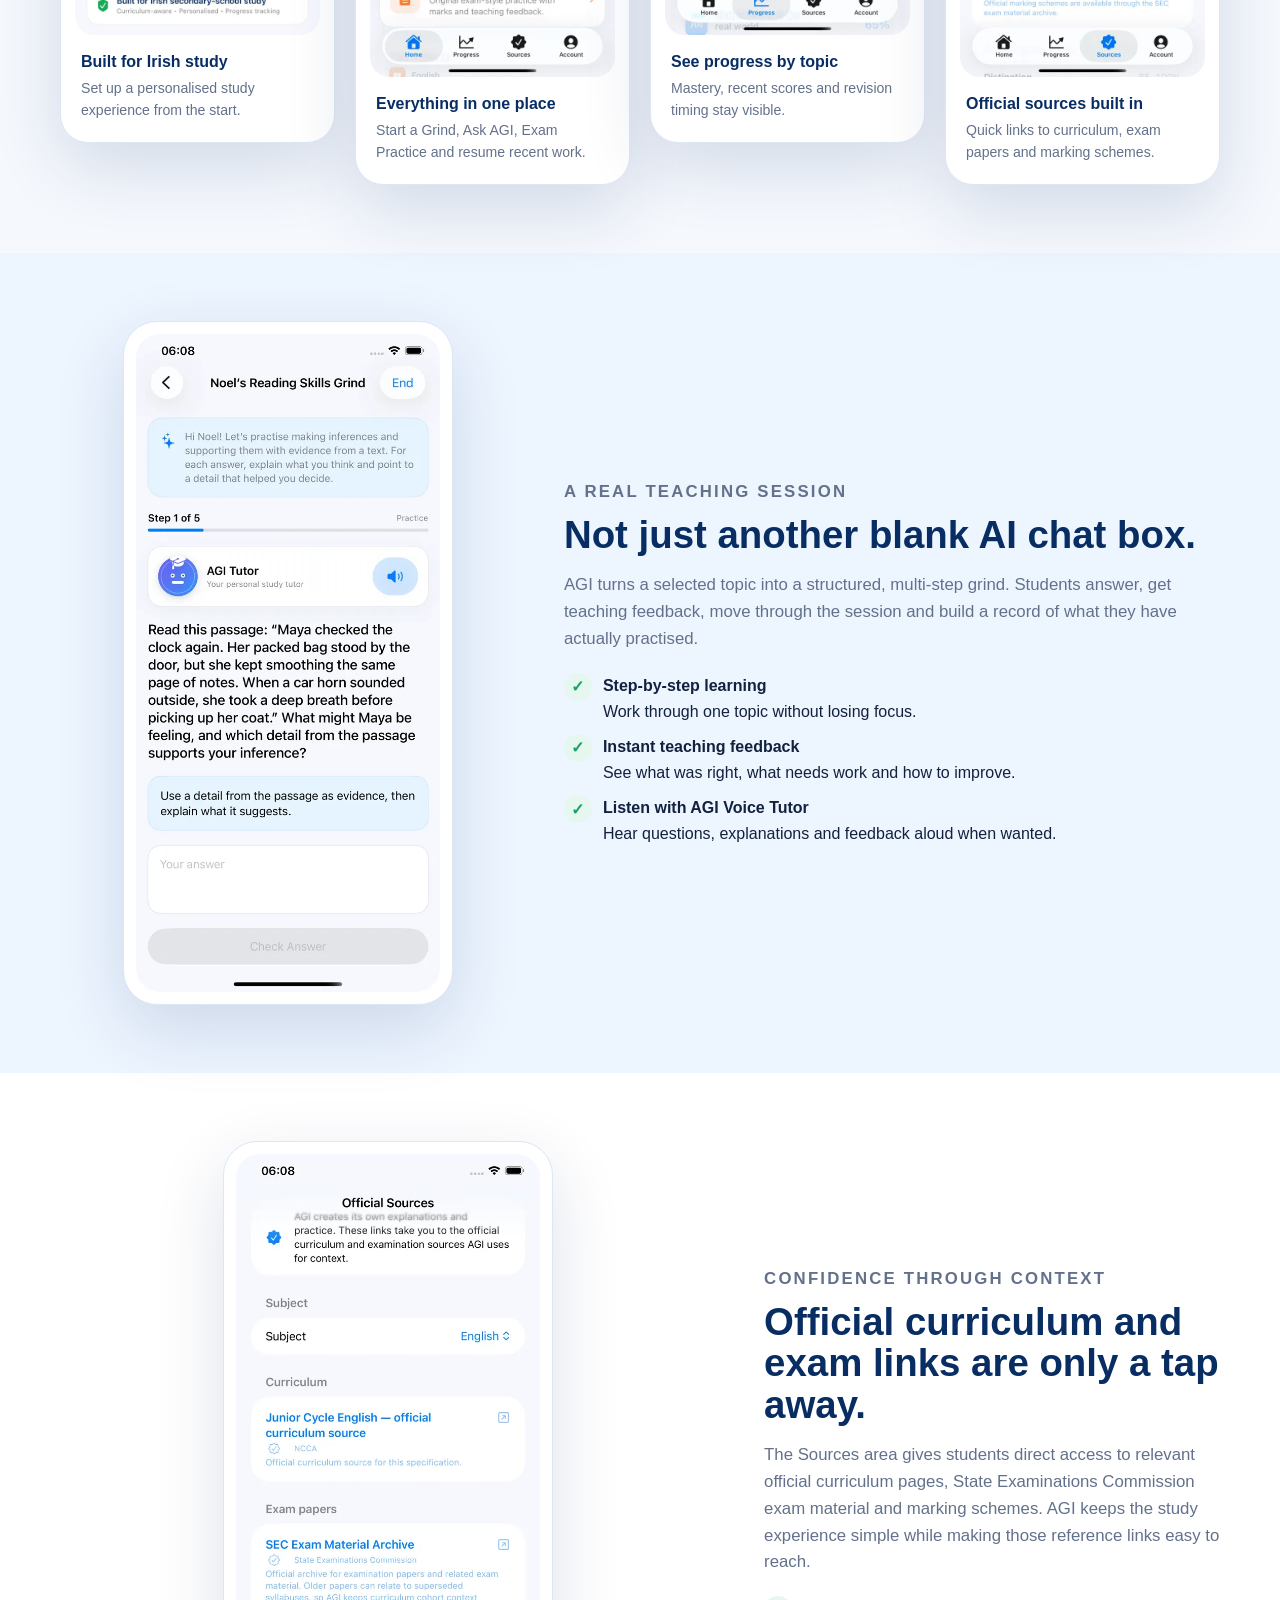
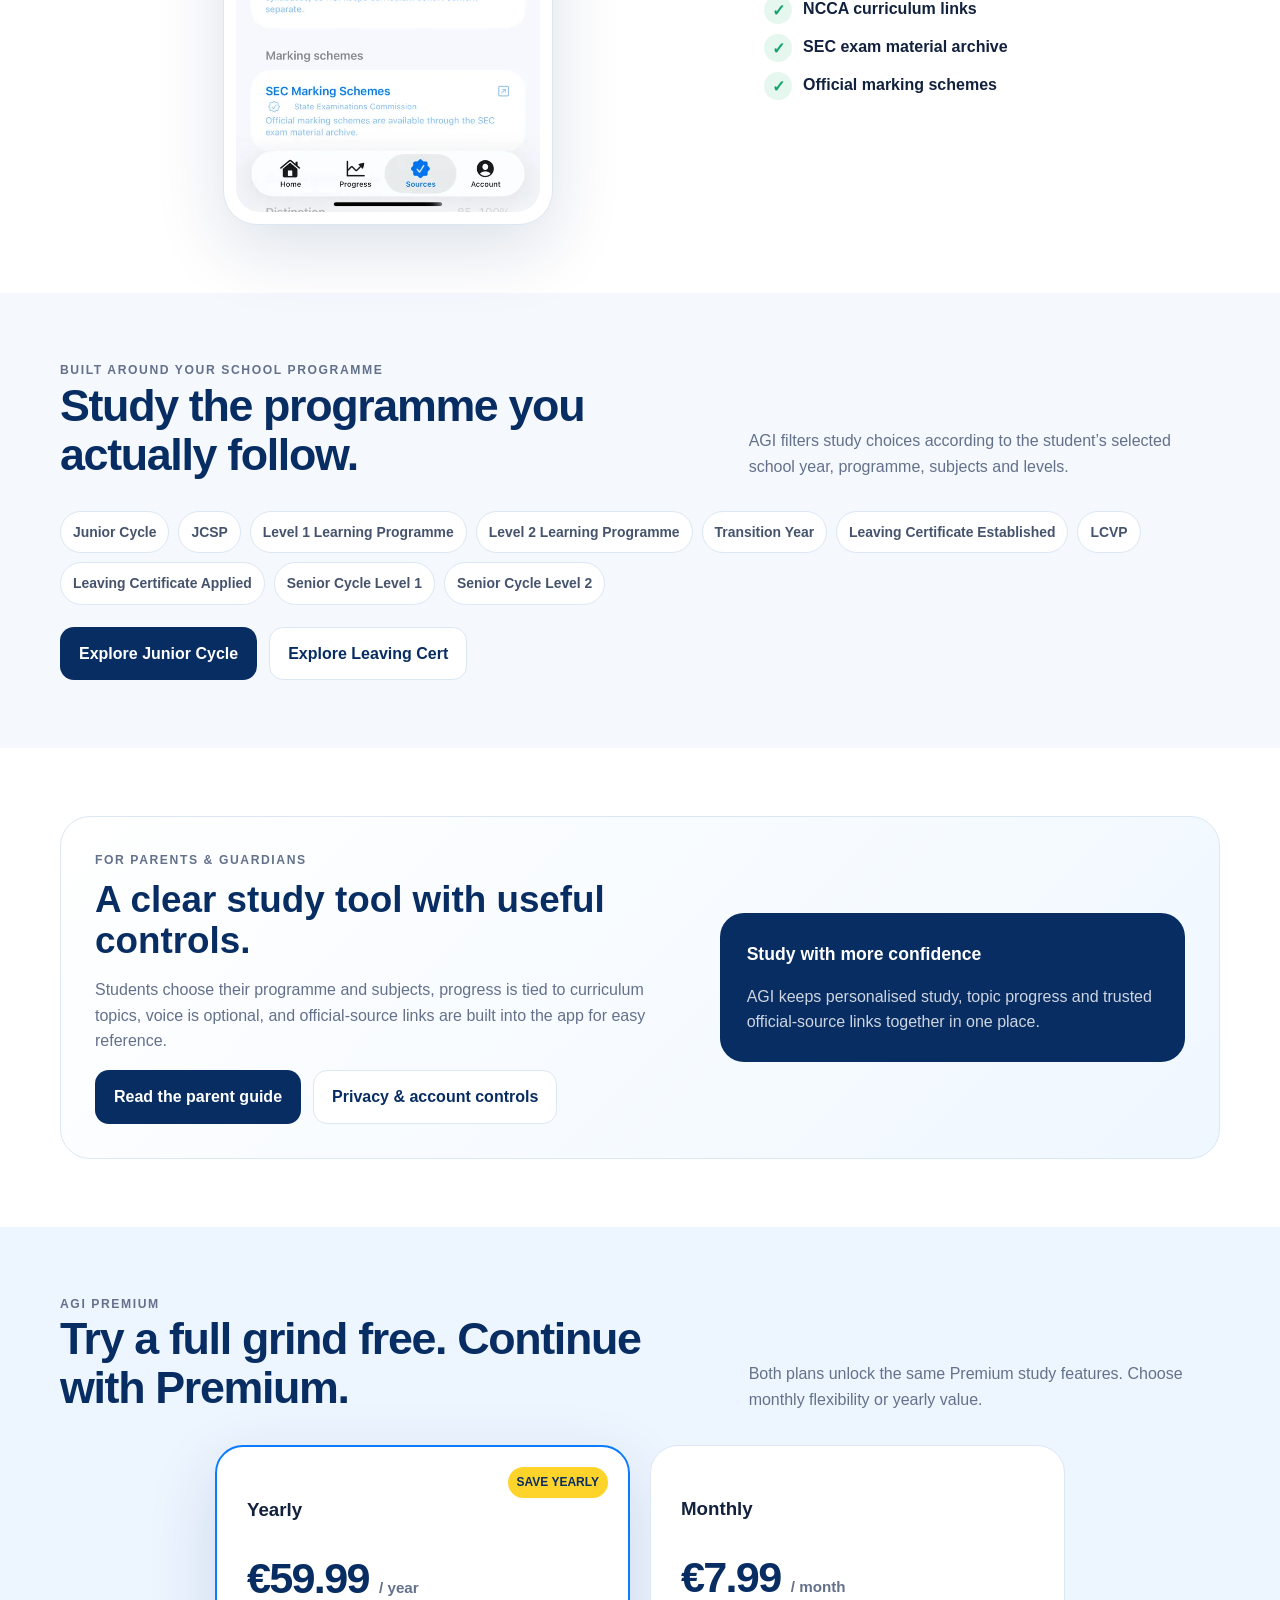
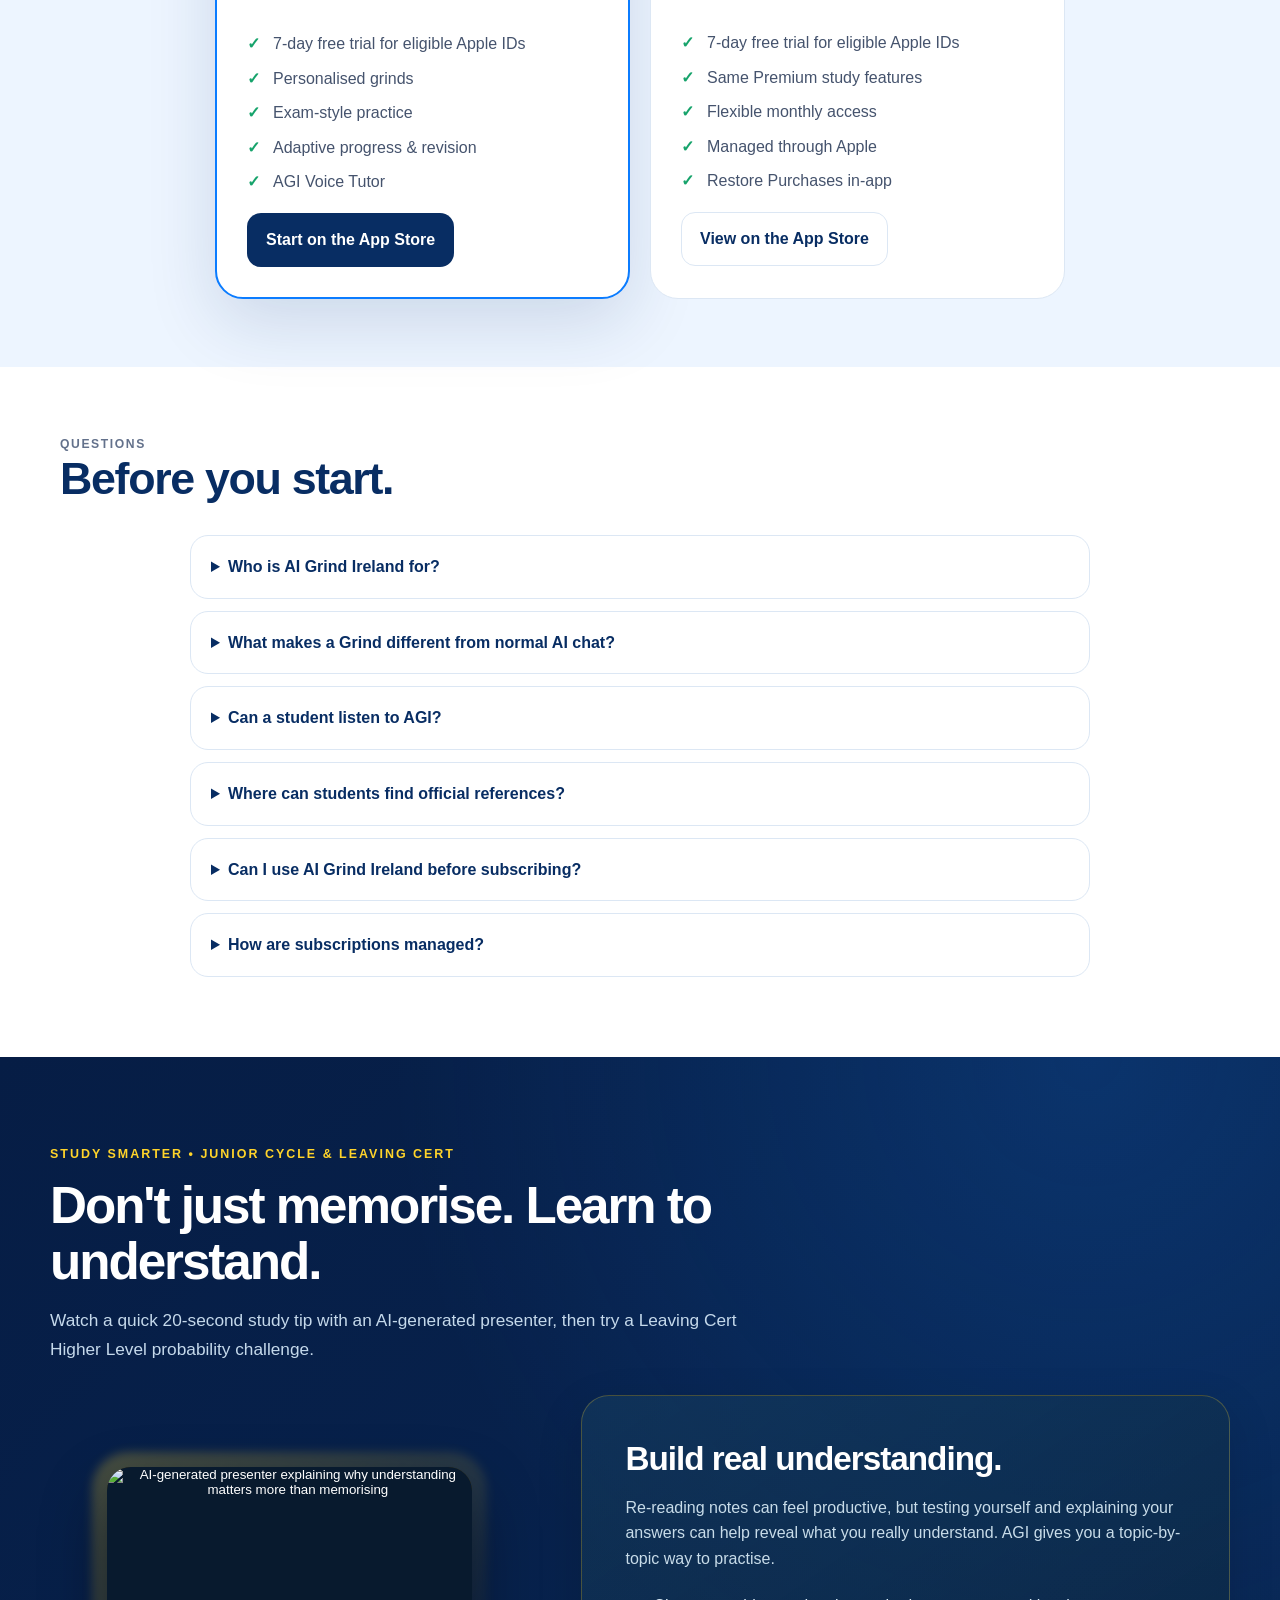
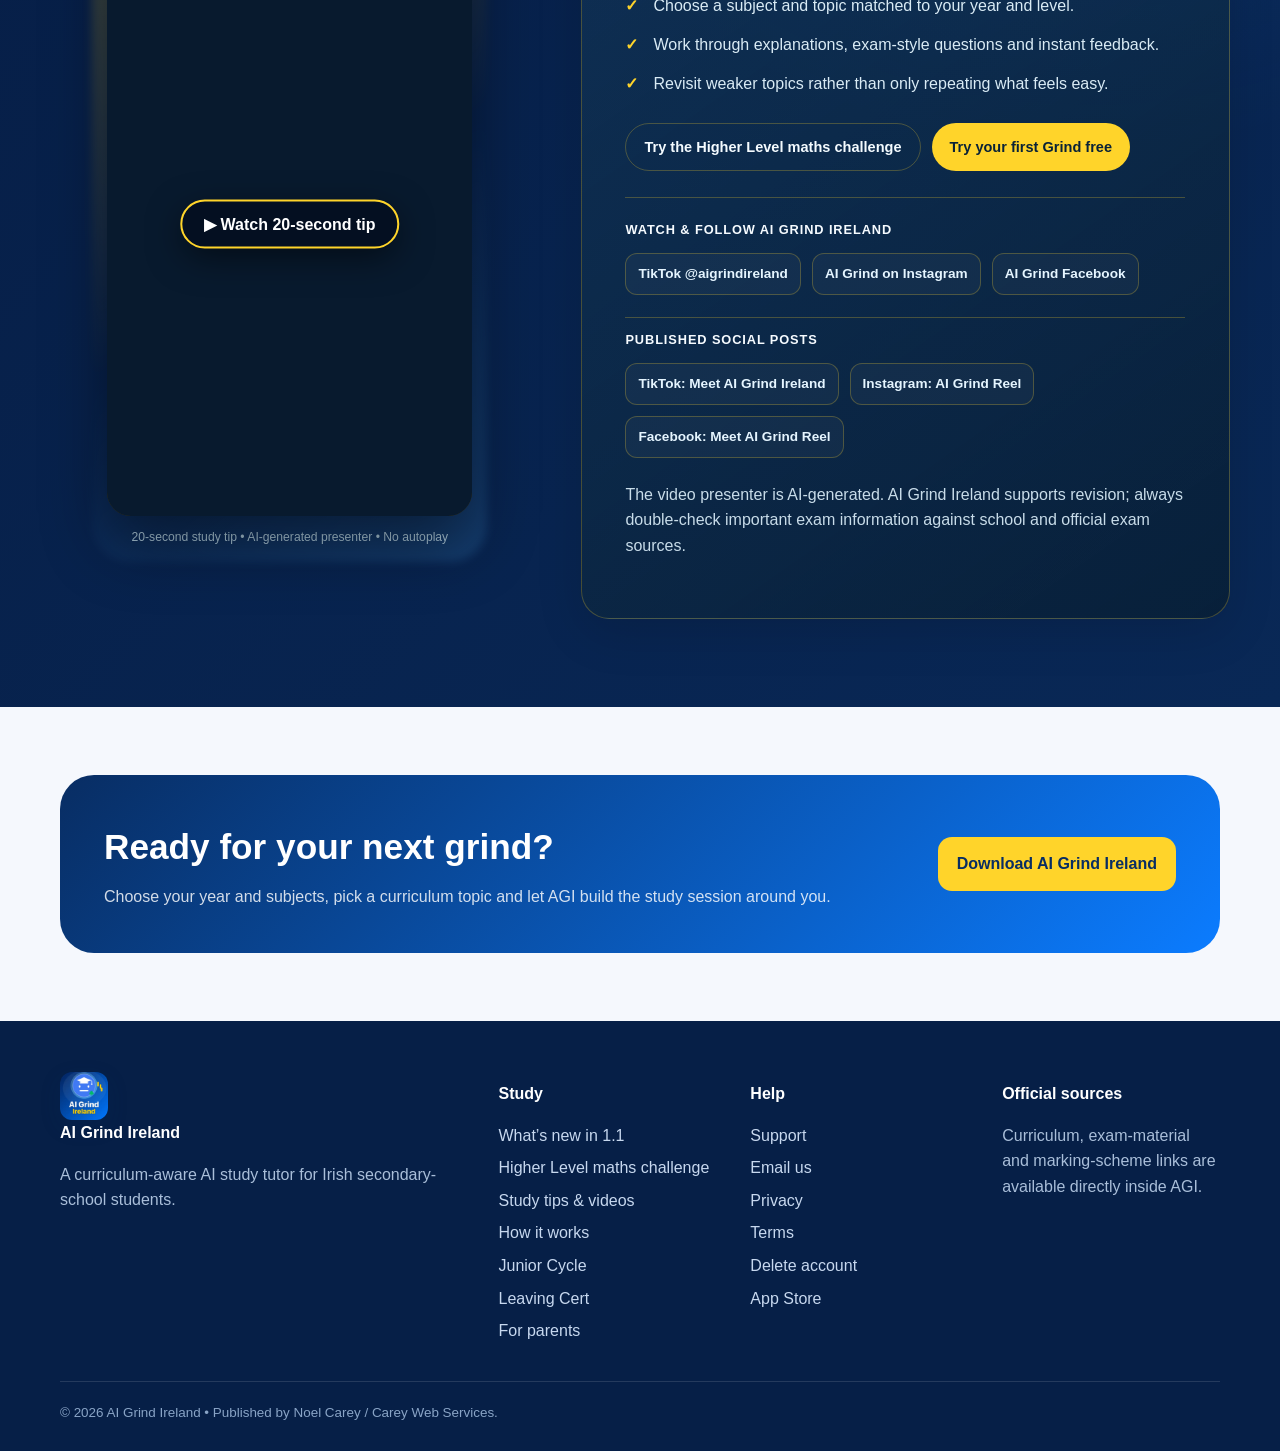
==== commit 05e2beb4: "Refresh AI Grind Ireland website for version 1.1, study videos and updated learning pages" ====
--- a/index.html
+++ b/index.html
@@ -1,34 +1,45 @@
 <!doctype html><html lang="en-IE"><head>
 <meta charset="utf-8"><meta name="viewport" content="width=device-width,initial-scale=1">
-<title>AI Grind Ireland | Junior Cycle & Leaving Cert AI Tutor</title>
-<meta name="description" content="AI Grind Ireland is available on the Apple App Store for iPhone and iPad. Personalised Junior Cycle and Leaving Cert grinds, exam-style practice, feedback and revision.">
+<title>AI Grind Ireland 1.1 | AI Tutor for Junior Cycle &amp; Leaving Cert</title>
+<meta name="description" content="AI Grind Ireland 1.1: personalised grinds for Junior Cycle and Leaving Cert, with exam practice, instant feedback and progress tracking. Try one full grind free.">
 <meta name="robots" content="index,follow"><link rel="canonical" href="https://aigrindireland.ie/">
-<meta property="og:type" content="website"><meta property="og:site_name" content="AI Grind Ireland"><meta property="og:title" content="AI Grind Ireland | AI Study for Irish Students"><meta property="og:description" content="Personalised AI grinds for Junior Cycle and Leaving Cert students."><meta property="og:url" content="https://aigrindireland.ie/">
+<meta property="og:type" content="website"><meta property="og:site_name" content="AI Grind Ireland"><meta property="og:title" content="AI Grind Ireland | AI Study for Irish Students"><meta property="og:description" content="Personalised AI grinds for Junior Cycle and Leaving Cert students."><meta property="og:url" content="https://aigrindireland.ie/"><meta property="og:image" content="https://aigrindireland.ie/assets/app-icon.webp"><meta name="twitter:card" content="summary_large_image"><meta name="twitter:title" content="AI Grind Ireland 1.1 — Study smarter for Junior Cycle and Leaving Cert"><meta name="twitter:description" content="Try a guided AI grind, practise exam topics and track progress. One complete grind to try free."><meta name="twitter:image" content="https://aigrindireland.ie/assets/app-icon.webp">
 <meta name="theme-color" content="#082d63"><meta name="apple-itunes-app" content="app-id=6817309101">
 <link rel="icon" href="assets/app-icon.webp"><link rel="stylesheet" href="styles.css">
-<script type="application/ld+json">{"@context":"https://schema.org","@type":"SoftwareApplication","name":"AI Grind Ireland","applicationCategory":"EducationalApplication","operatingSystem":"iOS 17.0 or later","url":"https://aigrindireland.ie/","installUrl":"https://apps.apple.com/ie/app/ai-grind-ireland/id6817309101","description":"Curriculum-aware AI study tutor for Irish secondary-school students.","offers":[{"@type":"Offer","name":"Monthly","price":"7.99","priceCurrency":"EUR"},{"@type":"Offer","name":"Yearly","price":"59.99","priceCurrency":"EUR"}]}</script>
+<script type="application/ld+json">{"@context":"https://schema.org","@type":"SoftwareApplication","name":"AI Grind Ireland","softwareVersion":"1.1","applicationCategory":"EducationalApplication","operatingSystem":"iOS 17 or later","url":"https://aigrindireland.ie/","downloadUrl":"https://apps.apple.com/ie/app/ai-grind-ireland/id6817309101","description":"An independent AI study companion for Irish Junior Cycle and Leaving Certificate students. One complete guided grind available to try free; continued Premium study by subscription.","offers":[{"@type":"Offer","name":"Free app download","price":"0","priceCurrency":"EUR"},{"@type":"Offer","name":"Monthly Premium subscription","price":"7.99","priceCurrency":"EUR"},{"@type":"Offer","name":"Yearly Premium subscription","price":"59.99","priceCurrency":"EUR"}]}</script>
 <link rel="stylesheet" href="/social-feature.css">
 </head><body>
 <a class="skip" href="#main">Skip to content</a>
-<div class="topline"><div class="container">Now available on the App Store for iPhone &amp; iPad • Junior Cycle &amp; Leaving Cert • 7-day free trial</div></div>
+<div class="topline"><div class="container">Version 1.1 is on the App Store • Try one complete grind free • Premium trial for eligible new subscribers</div></div>
 <header class="site-header"><div class="container navbar">
 <a class="brand" href="./"><img src="assets/app-icon.webp" alt="AI Grind Ireland app icon"><span>AI Grind Ireland</span></a>
 <nav class="navlinks"><a aria-current="page" href="./">Home</a><a href="how-it-works.html">How it works</a><a href="junior-cycle.html">Junior Cycle</a><a href="leaving-cert.html">Leaving Cert</a><a href="parents.html">For Parents</a><a href="support.html">Support</a><a class="nav-cta" href="https://apps.apple.com/ie/app/ai-grind-ireland/id6817309101" target="_blank" rel="noopener">App Store</a></nav>
 </div></header>
 <main id="main">
 <section class="hero"><div class="container hero-grid"><div>
-<p class="eyebrow">AI study for Irish students • Available now on iPhone &amp; iPad</p>
-<h1>Your own focused grind, built around your year, subjects and level.</h1>
-<p class="lead">Choose a curriculum topic and AGI builds a guided study session with teaching, practice, exam-style questions, instant feedback and progress that carries into your next revision.</p>
-<div class="hero-badges"><span>Junior Cycle</span><span>Leaving Cert</span><span>Start a Grind</span><span>Exam Practice</span><span>Voice Tutor</span></div>
-<div class="actions"><a class="btn btn-primary" href="https://apps.apple.com/ie/app/ai-grind-ireland/id6817309101" target="_blank" rel="noopener">Download on the App Store</a><a class="btn btn-secondary" href="how-it-works.html">See how AGI works</a></div>
-<p class="smallprint">AGI Premium: €7.99/month or €59.99/year • 7-day free trial for eligible Apple IDs.</p>
+<p class="eyebrow">Updated for version 1.1 • Irish Junior Cycle &amp; Leaving Cert</p>
+<h1>Study smarter. Understand more. Build confidence for your exams.</h1>
+<p class="lead">Choose your school year, subject and level. AGI guides you through a topic, asks you questions, explains mistakes and helps you spot what to revise next. Start with one complete grind free.</p>
+<div class="hero-badges"><span>Junior Cycle</span><span>Leaving Cert</span><span>One complete grind free</span><span>Exam-style practice</span><span>Progress tracking</span></div>
+<div class="actions"><a class="btn btn-primary" href="https://apps.apple.com/ie/app/ai-grind-ireland/id6817309101" target="_blank" rel="noopener">Download on the App Store</a><a class="btn btn-secondary" href="#watch-agi">Watch the app tour</a></div>
+<p class="smallprint">Free to download and try one full grind. Premium €7.99/month or €59.99/year after any eligible 7-day free trial. Apple manages subscriptions.</p>
 </div>
 <div class="hero-showcase">
 <img class="app-icon-float" src="assets/app-icon.webp" alt="">
 <div class="shot shot-main"><img src="assets/home.webp" alt="AI Grind Ireland home screen"></div>
-<div class="shot shot-side"><img src="assets/progress.webp" alt="AI Grind Ireland progress screen"></div>
+<div class="shot shot-side"><img src="assets/progress.webp" loading="lazy" decoding="async" alt="AI Grind Ireland progress screen"></div>
 </div></div></section>
+
+<section class="agi-update-section" aria-labelledby="agi-update-heading">
+  <div class="container agi-update-layout">
+    <div><p class="kicker">Now in AI Grind Ireland 1.1</p><h2 id="agi-update-heading">An easier way to get into a good study session.</h2><p>Version 1.1 brings a clearer look, a short app video tour before sign-up, easier sign-in and password recovery, and improved subscription and Restore Purchases messages.</p><div class="inline-cta"><a class="btn btn-dark" href="whats-new.html">Explore the latest update</a><a class="btn btn-outline" href="how-it-works.html">How a Grind works</a></div></div>
+    <div class="agi-update-steps" aria-label="Start studying in three steps">
+      <div><span>01</span><p><strong>Choose your topic</strong><br>Match your year, subject and level.</p></div>
+      <div><span>02</span><p><strong>Try a full grind free</strong><br>Learn, answer, get feedback and improve.</p></div>
+      <div><span>03</span><p><strong>Review your progress</strong><br>Spot topics worth practising again.</p></div>
+    </div>
+  </div>
+</section>
 
 <section class="section-white agi-video-section" id="watch-agi">
   <div class="container">
@@ -49,21 +60,21 @@
 
 <section class="section-white"><div class="container"><div class="trust-strip">
 <div><strong>Irish curriculum-aware</strong><span>Year, programme and subject level</span></div>
-<div><strong>Personalised grinds</strong><span>Learn, practise, ask and revise</span></div>
+<div><strong>One full grind free</strong><span>Try learning, practice and feedback</span></div>
 <div><strong>Track real progress</strong><span>Topic mastery and review timing</span></div>
 <div><strong>Official-source links</strong><span>Curriculum and exam references in-app</span></div>
 </div></div></section>
 
 <section><div class="container"><div class="section-head"><div><p class="kicker">See the real app</p><h2>Designed to make study feel clear and manageable.</h2></div><p>These are the actual production screens students use in AI Grind Ireland.</p></div>
 <div class="app-gallery">
-<div class="gallery-item"><img src="assets/welcome.webp" alt="AI Grind Ireland welcome screen"><strong>Built for Irish study</strong><span>Set up a personalised study experience from the start.</span></div>
+<div class="gallery-item"><img src="assets/welcome.webp" loading="lazy" decoding="async" alt="AI Grind Ireland welcome screen"><strong>Built for Irish study</strong><span>Set up a personalised study experience from the start.</span></div>
 <div class="gallery-item"><img src="assets/home.webp" alt="AI Grind Ireland home"><strong>Everything in one place</strong><span>Start a Grind, Ask AGI, Exam Practice and resume recent work.</span></div>
-<div class="gallery-item"><img src="assets/progress.webp" alt="AI Grind Ireland topic progress"><strong>See progress by topic</strong><span>Mastery, recent scores and revision timing stay visible.</span></div>
-<div class="gallery-item"><img src="assets/sources.webp" alt="AI Grind Ireland official sources"><strong>Official sources built in</strong><span>Quick links to curriculum, exam papers and marking schemes.</span></div>
+<div class="gallery-item"><img src="assets/progress.webp" loading="lazy" decoding="async" alt="AI Grind Ireland topic progress"><strong>See progress by topic</strong><span>Mastery, recent scores and revision timing stay visible.</span></div>
+<div class="gallery-item"><img src="assets/sources.webp" loading="lazy" decoding="async" alt="AI Grind Ireland official sources"><strong>Official sources built in</strong><span>Quick links to curriculum, exam papers and marking schemes.</span></div>
 </div></div></section>
 
 <section class="section-soft"><div class="container feature-row">
-<div class="feature-screen"><img src="assets/grind.webp" alt="AGI Tutor practice grind"></div>
+<div class="feature-screen"><img src="assets/grind.webp" loading="lazy" decoding="async" alt="AGI Tutor practice grind"></div>
 <div class="feature-copy"><p class="kicker">A real teaching session</p><h2>Not just another blank AI chat box.</h2><p>AGI turns a selected topic into a structured, multi-step grind. Students answer, get teaching feedback, move through the session and build a record of what they have actually practised.</p>
 <div class="points"><div class="point"><span class="tick">✓</span><div><strong>Step-by-step learning</strong><br><span>Work through one topic without losing focus.</span></div></div><div class="point"><span class="tick">✓</span><div><strong>Instant teaching feedback</strong><br><span>See what was right, what needs work and how to improve.</span></div></div><div class="point"><span class="tick">✓</span><div><strong>Listen with AGI Voice Tutor</strong><br><span>Hear questions, explanations and feedback aloud when wanted.</span></div></div></div>
 </div></div></section>
@@ -72,7 +83,7 @@
 <div class="feature-copy"><p class="kicker">Confidence through context</p><h2>Official curriculum and exam links are only a tap away.</h2><p>The Sources area gives students direct access to relevant official curriculum pages, State Examinations Commission exam material and marking schemes. AGI keeps the study experience simple while making those reference links easy to reach.</p>
 <div class="points"><div class="point"><span class="tick">✓</span><div><strong>NCCA curriculum links</strong></div></div><div class="point"><span class="tick">✓</span><div><strong>SEC exam material archive</strong></div></div><div class="point"><span class="tick">✓</span><div><strong>Official marking schemes</strong></div></div></div>
 </div>
-<div class="feature-screen"><img src="assets/sources.webp" alt="Official sources screen in AI Grind Ireland"></div>
+<div class="feature-screen"><img src="assets/sources.webp" loading="lazy" decoding="async" alt="Official sources screen in AI Grind Ireland"></div>
 </div></section>
 
 <section><div class="container"><div class="section-head"><div><p class="kicker">Built around your school programme</p><h2>Study the programme you actually follow.</h2></div><p>AGI filters study choices according to the student’s selected school year, programme, subjects and levels.</p></div>
@@ -87,9 +98,9 @@
 </div><div class="confidence-box"><strong>Study with more confidence</strong><p>AGI keeps personalised study, topic progress and trusted official-source links together in one place.</p></div>
 </div></div></section>
 
-<section class="section-soft" id="pricing"><div class="container"><div class="section-head"><div><p class="kicker">AGI Premium</p><h2>Simple App Store pricing.</h2></div><p>Both plans unlock the same Premium study features. Choose monthly flexibility or yearly value.</p></div>
+<section class="section-soft" id="pricing"><div class="container"><div class="section-head"><div><p class="kicker">AGI Premium</p><h2>Try a full grind free. Continue with Premium.</h2></div><p>Both plans unlock the same Premium study features. Choose monthly flexibility or yearly value.</p></div>
 <div class="pricing">
-<div class="price-card best"><span class="tag">BEST VALUE</span><h3>Yearly</h3><div class="price">€59.99 <small>/ year</small></div><ul class="checks"><li>7-day free trial for eligible Apple IDs</li><li>Personalised grinds</li><li>Exam-style practice</li><li>Adaptive progress &amp; revision</li><li>AGI Voice Tutor</li></ul><a class="btn btn-dark" href="https://apps.apple.com/ie/app/ai-grind-ireland/id6817309101" target="_blank" rel="noopener">Start on the App Store</a></div>
+<div class="price-card best"><span class="tag">SAVE YEARLY</span><h3>Yearly</h3><div class="price">€59.99 <small>/ year</small></div><ul class="checks"><li>7-day free trial for eligible Apple IDs</li><li>Personalised grinds</li><li>Exam-style practice</li><li>Adaptive progress &amp; revision</li><li>AGI Voice Tutor</li></ul><a class="btn btn-dark" href="https://apps.apple.com/ie/app/ai-grind-ireland/id6817309101" target="_blank" rel="noopener">Start on the App Store</a></div>
 <div class="price-card"><h3>Monthly</h3><div class="price">€7.99 <small>/ month</small></div><ul class="checks"><li>7-day free trial for eligible Apple IDs</li><li>Same Premium study features</li><li>Flexible monthly access</li><li>Managed through Apple</li><li>Restore Purchases in-app</li></ul><a class="btn btn-outline" href="https://apps.apple.com/ie/app/ai-grind-ireland/id6817309101" target="_blank" rel="noopener">View on the App Store</a></div>
 </div></div></section>
 
@@ -98,50 +109,53 @@
 <details><summary>What makes a Grind different from normal AI chat?</summary><p>A Grind is a structured session built around a curriculum topic. AGI teaches, asks questions, checks answers, gives feedback and records progress.</p></details>
 <details><summary>Can a student listen to AGI?</summary><p>Yes. The AGI Voice Tutor can read questions, explanations and feedback aloud. Automatic speaking is optional.</p></details>
 <details><summary>Where can students find official references?</summary><p>The Sources tab links directly to relevant curriculum and State Examinations Commission resources.</p></details>
+<details><summary>Can I use AI Grind Ireland before subscribing?</summary><p>Yes. Download the app and sign in to try one complete guided grind. Continued Premium access is offered by subscription, with a 7-day trial where eligible.</p></details>
 <details><summary>How are subscriptions managed?</summary><p>Subscriptions are purchased and managed through Apple. Restore Purchases is available in the app.</p></details>
 </div></div></section>
 
 
-<!-- 2026-11-15: verified social video and organic discovery section -->
+<!-- November 2026: current AI Grind Ireland study video and official social accounts -->
 <section id="videos-social" class="social-feature social-feature--agi" aria-labelledby="social-feature-title">
   <div class="social-feature__inner">
     <div class="social-feature__intro">
-      <p class="social-feature__eyebrow">STUDY TIPS • JUNIOR CYCLE &amp; LEAVING CERT</p>
-      <h2 id="social-feature-title">Can you solve this Junior Cycle maths question?</h2>
-      <p class="social-feature__lead">Try a quick algebra challenge, watch the answer, and see how AI Grind Ireland helps students practise topics and track their progress.</p>
+      <p class="social-feature__eyebrow">STUDY SMARTER • JUNIOR CYCLE &amp; LEAVING CERT</p>
+      <h2 id="social-feature-title">Don't just memorise. Learn to understand.</h2>
+      <p class="social-feature__lead">Watch a quick 20-second study tip with an AI-generated presenter, then try a Leaving Cert Higher Level probability challenge.</p>
     </div>
     <div class="social-feature__layout">
       <div class="social-feature__video-wrap">
         <div class="social-feature__video-stage" data-social-video>
-        <video class="social-feature__video" controls playsinline preload="none" poster="https://carey-app-videos.pages.dev/ai-grind-irish-maths-challenge-poster.webp" width="1080" height="1920" aria-label="AI Grind Ireland short educational and app demonstration video">
-          <source src="https://carey-app-videos.pages.dev/ai-grind-irish-maths-challenge.mp4" type="video/mp4">
-          Your browser does not support video. <a href="https://carey-app-videos.pages.dev/ai-grind-irish-maths-challenge.mp4">Open the video</a>.
-        </video><button class="social-feature__poster" type="button" data-social-play aria-label="Play AI Grind Ireland premium video"><img src="https://carey-app-videos.pages.dev/ai-grind-irish-maths-challenge-poster.webp" alt="" loading="lazy"><span class="social-feature__poster-play">▶ Watch video</span></button></div>
-        <p class="social-feature__caption">Premium 24-second video • AI-generated presenter • genuine app screens</p>
+          <video class="social-feature__video" controls playsinline preload="none" poster="https://agi-study-media.pages.dev/agi-study-smarter-presenter-poster.webp" width="720" height="1280" aria-label="AI Grind Ireland study smarter advice with a presenter">
+            <source src="https://agi-study-media.pages.dev/agi-study-smarter-presenter.mp4" type="video/mp4">
+            Your browser does not support video. <a href="https://agi-study-media.pages.dev/agi-study-smarter-presenter.mp4">Open the study tip video</a>.
+          </video>
+          <button class="social-feature__poster" type="button" data-social-play aria-label="Play the 20-second AI Grind Ireland study tip"><img src="https://agi-study-media.pages.dev/agi-study-smarter-presenter-poster.webp" alt="AI-generated presenter explaining why understanding matters more than memorising" loading="lazy"><span class="social-feature__poster-play">▶ Watch 20-second tip</span></button>
+        </div>
+        <p class="social-feature__caption">20-second study tip • AI-generated presenter • No autoplay</p>
       </div>
       <div class="social-feature__details">
-        <h3>3x + 5 = 20 — what is x?</h3>
-        <p>A short Junior Cycle algebra challenge, followed by an AI Grind Ireland app demonstration of subject selection, practice and progress.</p>
+        <h3>Build real understanding.</h3>
+        <p>Re-reading notes can feel productive, but testing yourself and explaining your answers can help reveal what you really understand. AGI gives you a topic-by-topic way to practise.</p>
         <ul class="social-feature__points">
-          <li>Solve a short equation by isolating the variable.</li><li>See how a student can pick a subject and start a grind.</li><li>Practise topics and revisit progress over time.</li>
+          <li>Choose a subject and topic matched to your year and level.</li>
+          <li>Work through explanations, exam-style questions and instant feedback.</li>
+          <li>Revisit weaker topics rather than only repeating what feels easy.</li>
         </ul>
         <div class="social-feature__actions">
-          <a href="/video-tips.html" class="social-feature__button social-feature__button--secondary">Watch &amp; read the full tip ↗</a>
-          <a href="https://apps.apple.com/ie/app/ai-grind-ireland/id6817309101" target="_blank" rel="noopener noreferrer" class="social-feature__button social-feature__button--primary">Get AI Grind Ireland ↗</a>
+          <a href="/leaving-cert-probability.html" class="social-feature__button social-feature__button--secondary">Try the Higher Level maths challenge</a>
+          <a href="https://apps.apple.com/ie/app/ai-grind-ireland/id6817309101" target="_blank" rel="noopener noreferrer" class="social-feature__button social-feature__button--primary">Try your first Grind free</a>
         </div>
-        <div class="social-feature__profiles" aria-label="Official social media links">
-          <p class="social-feature__profiles-label">Watch &amp; follow</p>
-          <a class="social-feature__social-link" href="https://www.tiktok.com/@aigrindireland" target="_blank" rel="noopener noreferrer">AI Grind Ireland on TikTok ↗</a>
-<a class="social-feature__social-link" href="https://www.instagram.com/aigrindireland/" target="_blank" rel="noopener noreferrer">AI Grind on Instagram ↗</a>
-<a class="social-feature__social-link" href="https://www.facebook.com/profile.php?id=61596272470632" target="_blank" rel="noopener noreferrer">AI Grind Facebook page ↗</a>
-        
-          <p class="social-feature__profiles-label social-feature__published-label">Watch our published social videos</p>
-          <a class="social-feature__social-link" href="https://www.tiktok.com/@aigrindireland/video/7708831478691400982" target="_blank" rel="noopener noreferrer">TikTok: Meet AI Grind Ireland ↗</a>
-          <a class="social-feature__social-link" href="https://www.tiktok.com/@aigrindireland" target="_blank" rel="noopener noreferrer">More study videos on AI Grind TikTok ↗</a>
-          <a class="social-feature__social-link" href="https://www.instagram.com/aigrindireland/reel/Dfps7POumrz/" target="_blank" rel="noopener noreferrer">Instagram: AI Grind Reel ↗</a>
-          <a class="social-feature__social-link" href="https://www.facebook.com/reel/1895607308486617/" target="_blank" rel="noopener noreferrer">Facebook: Meet AI Grind Reel ↗</a>
-</div>
-        <p class="social-feature__tip">AI Grind Ireland now has its own Irish TikTok account. Follow @aigrindireland for Junior Cycle and Leaving Cert study tips, quizzes and app demonstrations.</p>
+        <div class="social-feature__profiles" aria-label="Official social media accounts">
+          <p class="social-feature__profiles-label">Watch &amp; follow AI Grind Ireland</p>
+          <a class="social-feature__social-link" href="https://www.tiktok.com/@aigrindireland" target="_blank" rel="noopener noreferrer">TikTok @aigrindireland</a>
+          <a class="social-feature__social-link" href="https://www.instagram.com/aigrindireland/" target="_blank" rel="noopener noreferrer">AI Grind on Instagram</a>
+          <a class="social-feature__social-link" href="https://www.facebook.com/profile.php?id=61596272470632" target="_blank" rel="noopener noreferrer">AI Grind Facebook</a>
+          <p class="social-feature__profiles-label social-feature__published-label">Published social posts</p>
+          <a class="social-feature__social-link" href="https://www.tiktok.com/@aigrindireland/video/7708831478691400982" target="_blank" rel="noopener noreferrer">TikTok: Meet AI Grind Ireland</a>
+          <a class="social-feature__social-link" href="https://www.instagram.com/aigrindireland/reel/Dfps7POumrz/" target="_blank" rel="noopener noreferrer">Instagram: AI Grind Reel</a>
+          <a class="social-feature__social-link" href="https://www.facebook.com/reel/1895607308486617/" target="_blank" rel="noopener noreferrer">Facebook: Meet AI Grind Reel</a>
+        </div>
+        <p class="social-feature__tip">The video presenter is AI-generated. AI Grind Ireland supports revision; always double-check important exam information against school and official exam sources.</p>
       </div>
     </div>
   </div>
@@ -153,8 +167,8 @@
 
 <footer><div class="container"><div class="footer-grid">
 <div><a class="brand" href="./" style="color:#fff"><img src="assets/app-icon.webp" alt=""><span>AI Grind Ireland</span></a><p>A curriculum-aware AI study tutor for Irish secondary-school students.</p></div>
-<div><h3>Study</h3><a href="video-tips.html">Study tips &amp; videos</a><a href="how-it-works.html">How it works</a><a href="junior-cycle.html">Junior Cycle</a><a href="leaving-cert.html">Leaving Cert</a><a href="parents.html">For parents</a></div>
-<div><h3>Help</h3><a href="support.html">Support</a><a href="mailto:aigrindireland@gmail.com?subject=AI%20Grind%20Ireland%20Enquiry">Email us</a><a href="privacy.html">Privacy</a><a href="terms.html">Terms</a><a href="https://apps.apple.com/ie/app/ai-grind-ireland/id6817309101" target="_blank" rel="noopener">App Store</a></div>
+<div><h3>Study</h3><a href="whats-new.html">What’s new in 1.1</a><a href="leaving-cert-probability.html">Higher Level maths challenge</a><a href="video-tips.html">Study tips &amp; videos</a><a href="how-it-works.html">How it works</a><a href="junior-cycle.html">Junior Cycle</a><a href="leaving-cert.html">Leaving Cert</a><a href="parents.html">For parents</a></div>
+<div><h3>Help</h3><a href="support.html">Support</a><a href="mailto:aigrindireland@gmail.com?subject=AI%20Grind%20Ireland%20Enquiry">Email us</a><a href="privacy.html">Privacy</a><a href="terms.html">Terms</a><a href="delete-account.html">Delete account</a><a href="https://apps.apple.com/ie/app/ai-grind-ireland/id6817309101" target="_blank" rel="noopener">App Store</a></div>
 <div><h3>Official sources</h3><p>Curriculum, exam-material and marking-scheme links are available directly inside AGI.</p></div>
 </div><div class="footer-bottom">© 2026 AI Grind Ireland • Published by Noel Carey / Carey Web Services.</div></div></footer>
 <script defer src="/social-feature.js"></script>
--- a/styles.css
+++ b/styles.css
@@ -99,3 +99,35 @@
 .agi-video-shell video:focus-visible{outline:3px solid #ffca2d;outline-offset:3px}
 .agi-video-note{max-width:860px;margin:16px auto 0;color:#4a5d78;text-align:center;font-size:.87rem;line-height:1.5}
 @media(max-width:620px){.agi-video-section{padding:42px 0}.agi-video-shell{padding:5px;border-radius:15px}.agi-video-shell video{border-radius:10px}}
+
+/* November 2026 release highlights and topic guides */
+.agi-update-section{background:linear-gradient(160deg,#f6faff,#eaf3ff);padding:58px 0 62px;border-bottom:1px solid #d9e5f8}
+.agi-update-layout{display:grid;grid-template-columns:1.05fr .95fr;gap:38px;align-items:center}
+.agi-update-layout h2{margin:0 0 16px;color:#082d63;line-height:1.08;letter-spacing:-.04em;font-size:clamp(2rem,3.3vw,3rem)}
+.agi-update-layout>div>p:not(.kicker){max-width:640px;color:#435b79;margin:0 0 20px}
+.agi-update-steps{display:grid;gap:10px}
+.agi-update-steps>div{display:flex;align-items:center;gap:16px;padding:17px 20px;background:#fff;border:1px solid #d6e7fc;border-radius:17px;box-shadow:0 8px 26px #072b6010}
+.agi-update-steps>div>span{display:grid;place-items:center;flex:0 0 44px;width:44px;height:44px;border-radius:13px;background:#e9f3ff;color:#0c55ad;font-weight:900}
+.agi-update-steps p{margin:0;color:#536984;font-size:.93rem;line-height:1.4}
+.agi-update-steps strong{color:#082d63;font-size:1.02rem}
+.agi-story{max-width:900px;margin:0 auto;padding:26px 0}
+.agi-story h2{color:#082d63;line-height:1.12;font-size:clamp(1.7rem,3vw,2.5rem);margin:0 0 15px}
+.agi-story p{color:#4c607b}
+.agi-story .card{margin-top:16px}
+.agi-two-col{display:grid;grid-template-columns:1.05fr .95fr;align-items:center;gap:34px}
+.agi-update-shots{display:flex;gap:13px;justify-content:center;align-items:start}
+.agi-update-shots img{display:block;max-width:48%;width:210px;height:auto;border:5px solid #fff;border-radius:21px;box-shadow:0 17px 40px rgba(5,39,86,.17)}
+.agi-update-shots img:nth-child(2){transform:translateY(25px)}
+.agi-keypoints{list-style:none;padding:0;margin:16px 0 20px}
+.agi-keypoints li{padding:8px 0 8px 29px;position:relative;color:#455a76}
+.agi-keypoints li:before{position:absolute;left:2px;top:8px;content:'✓';font-weight:900;color:#087e63}
+.agi-lesson{background:#fff;border:1px solid #dce7f4;border-radius:24px;padding:28px;margin:20px 0}
+.agi-lesson h2,.agi-lesson h3{margin-top:0;color:#082d63}
+.agi-lesson p{color:#4c607b}
+.agi-math{display:block;text-align:center;padding:19px 12px;border-radius:17px;background:#eaf4ff;color:#082d63;font-size:clamp(1.1rem,2vw,1.65rem);font-weight:850;overflow-wrap:anywhere}
+.agi-video-panel{max-width:360px;margin:20px auto}
+.agi-video-panel video{display:block;width:100%;height:auto;aspect-ratio:9/16;object-fit:contain;border-radius:22px;background:#051f3f;box-shadow:0 23px 60px #061f4780}
+.agi-video-panel video:focus-visible{outline:3px solid #ffd42a;outline-offset:4px}
+.agi-learning-note{font-size:.9rem;color:#566b86;background:#f1f7ff;border-left:4px solid #0b7cff;padding:14px 18px;border-radius:0 12px 12px 0}
+@media(max-width:870px){.agi-update-layout,.agi-two-col{grid-template-columns:1fr}.agi-update-section{padding:46px 0}.agi-update-steps{max-width:720px}}
+@media(max-width:620px){.agi-story{padding:12px 0}.agi-lesson{padding:20px 17px}.agi-update-steps>div{padding:14px 16px}.agi-update-shots img{width:175px}}
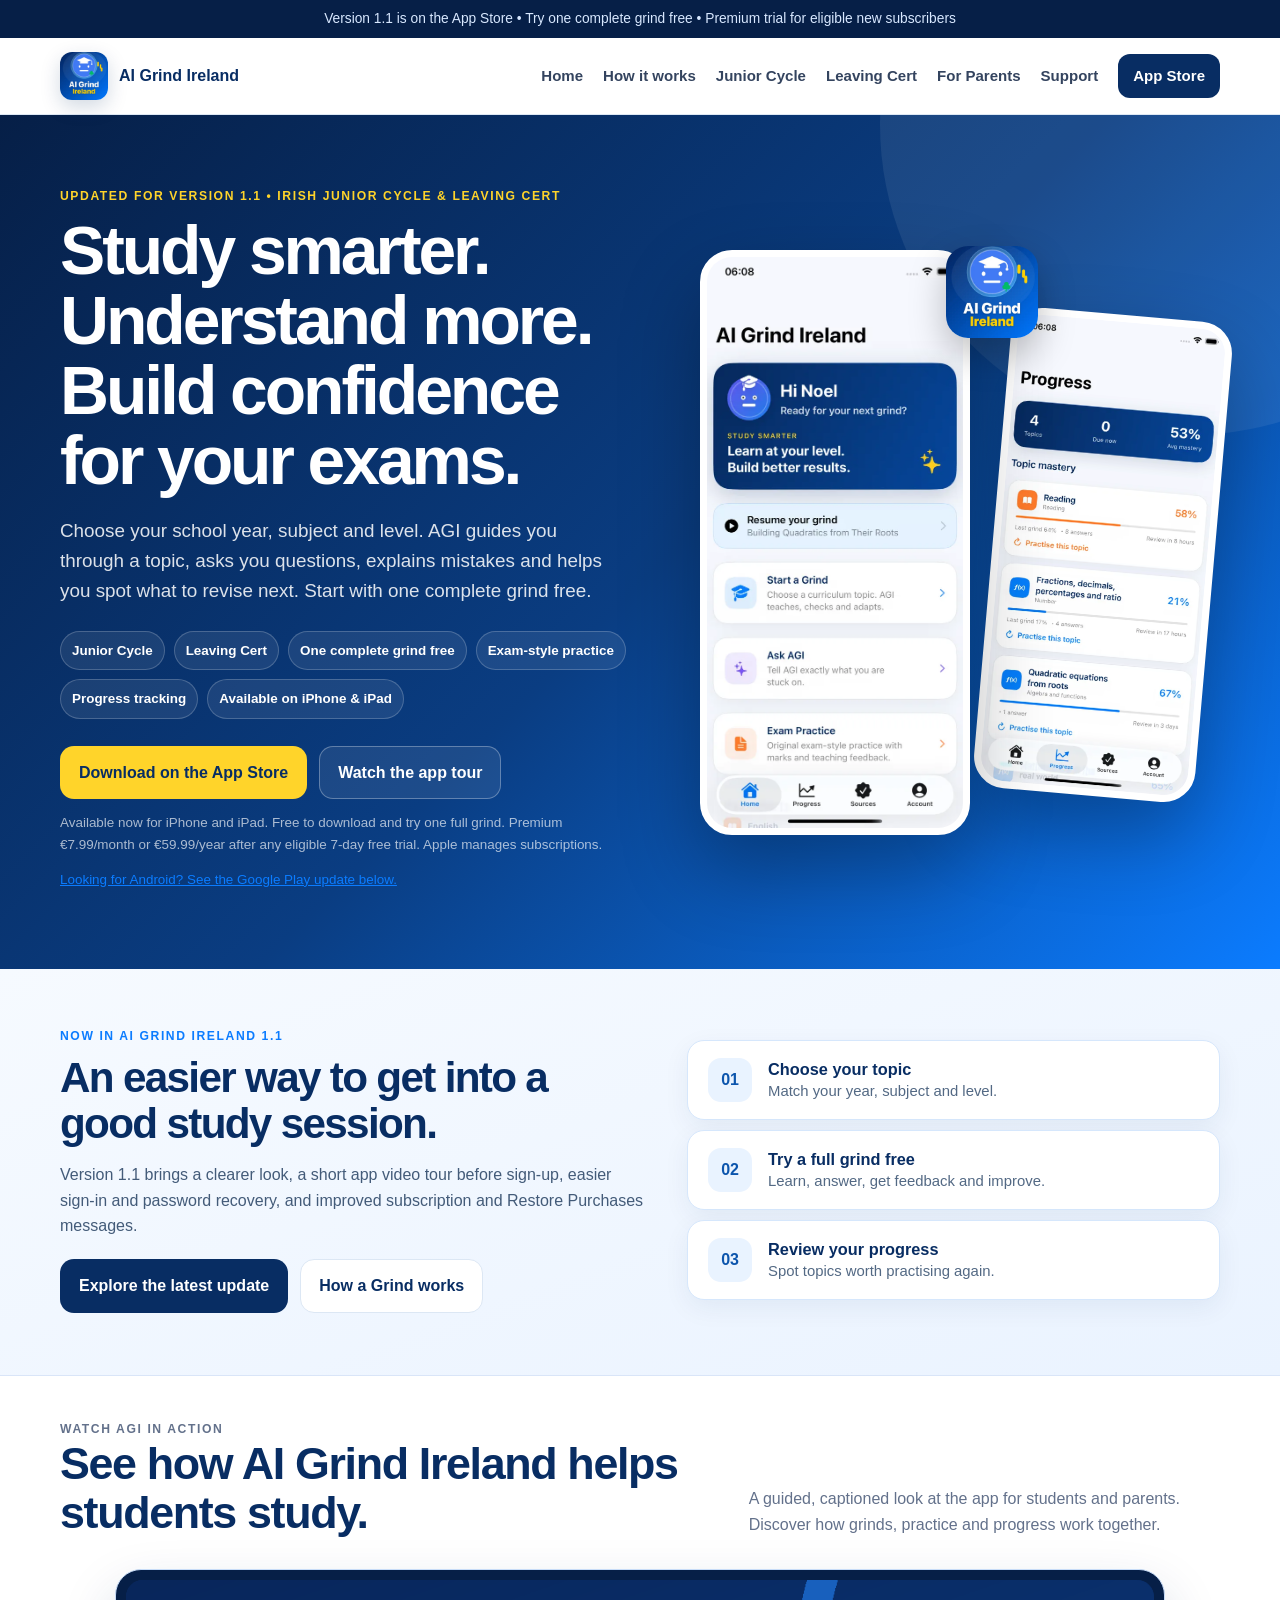
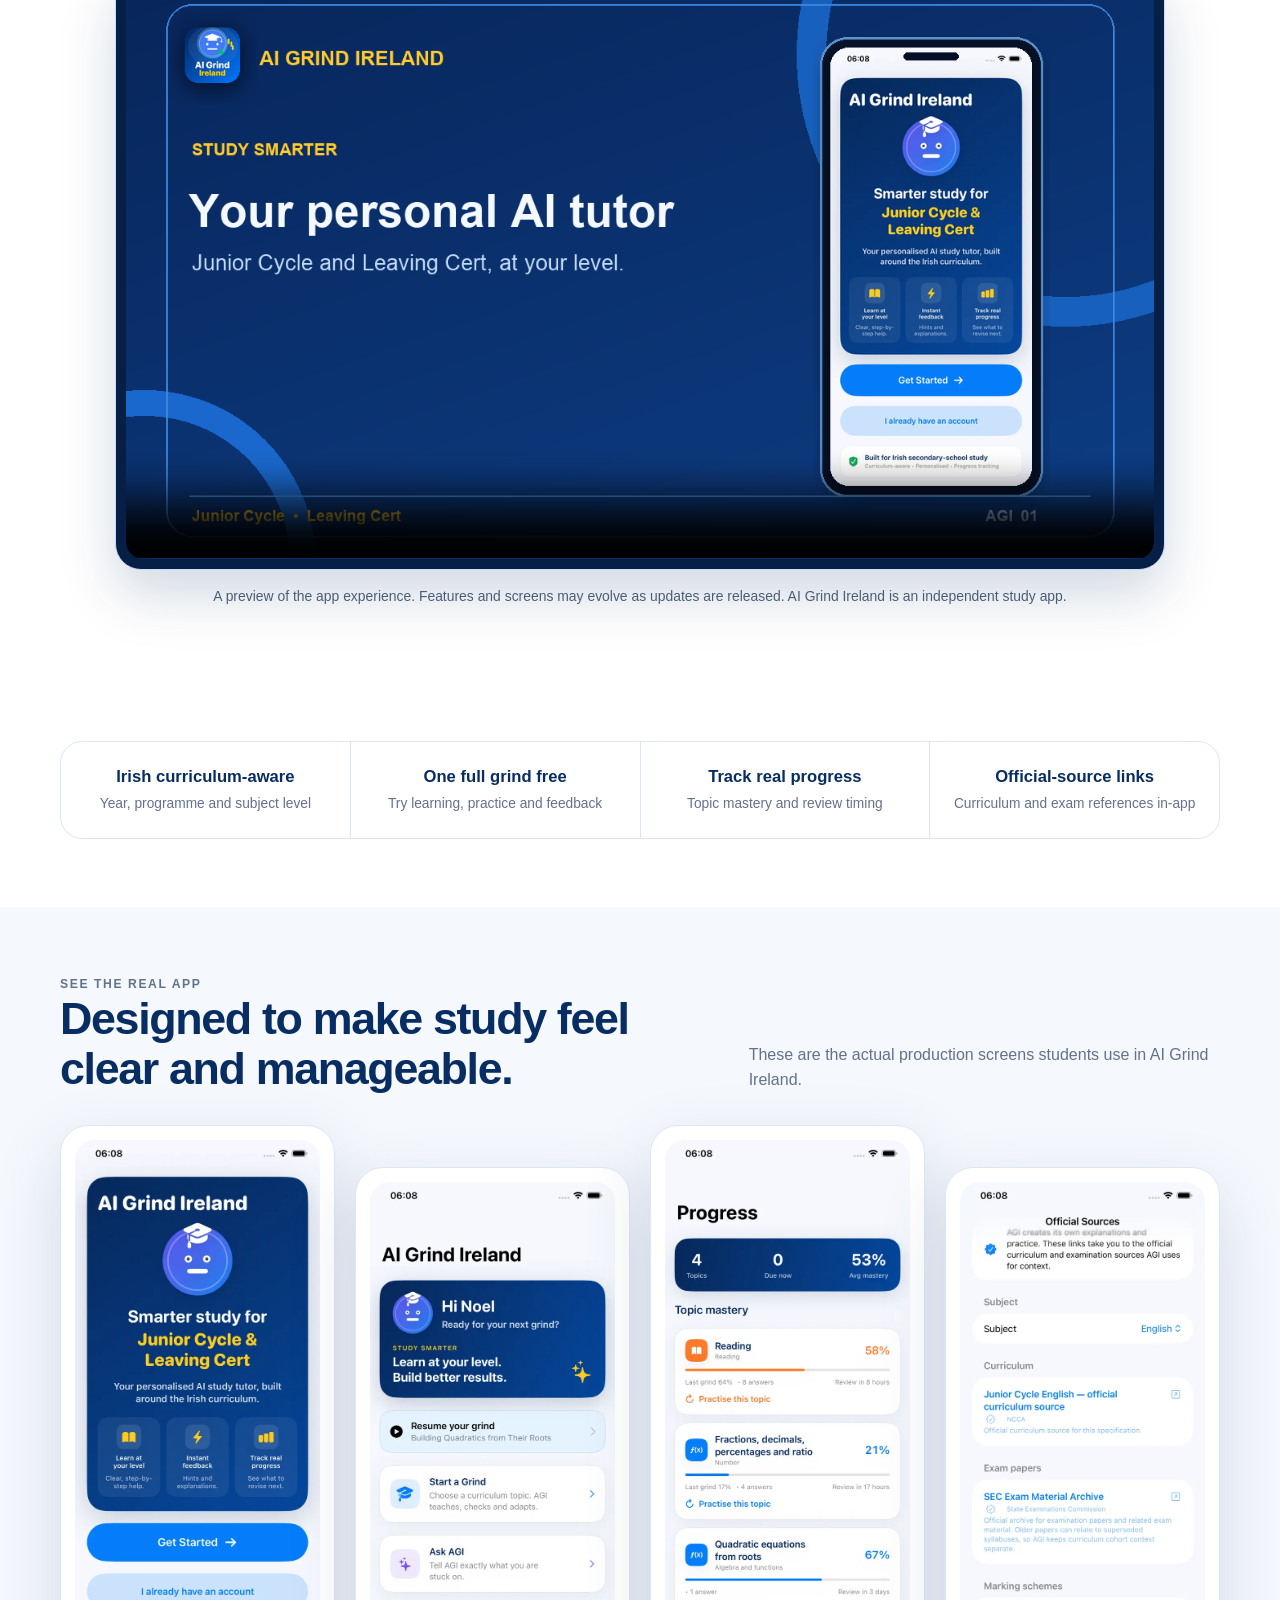
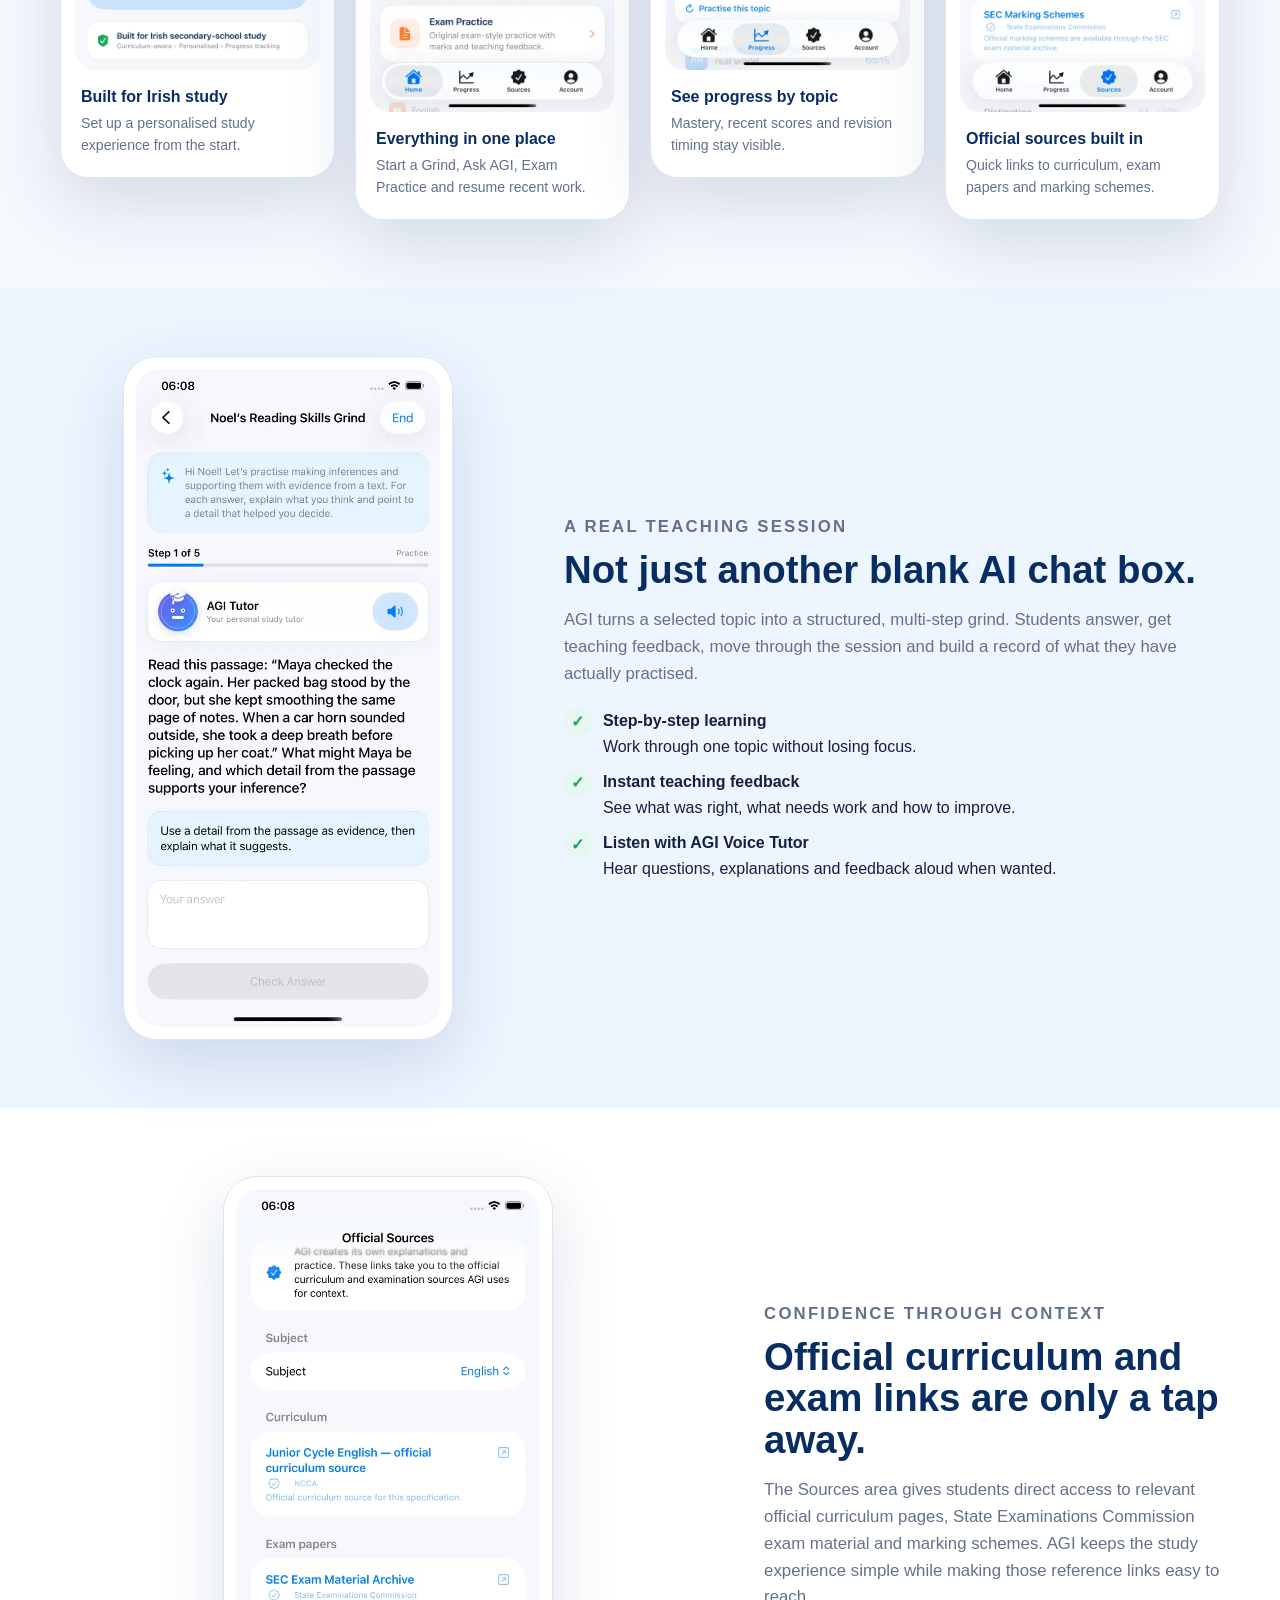
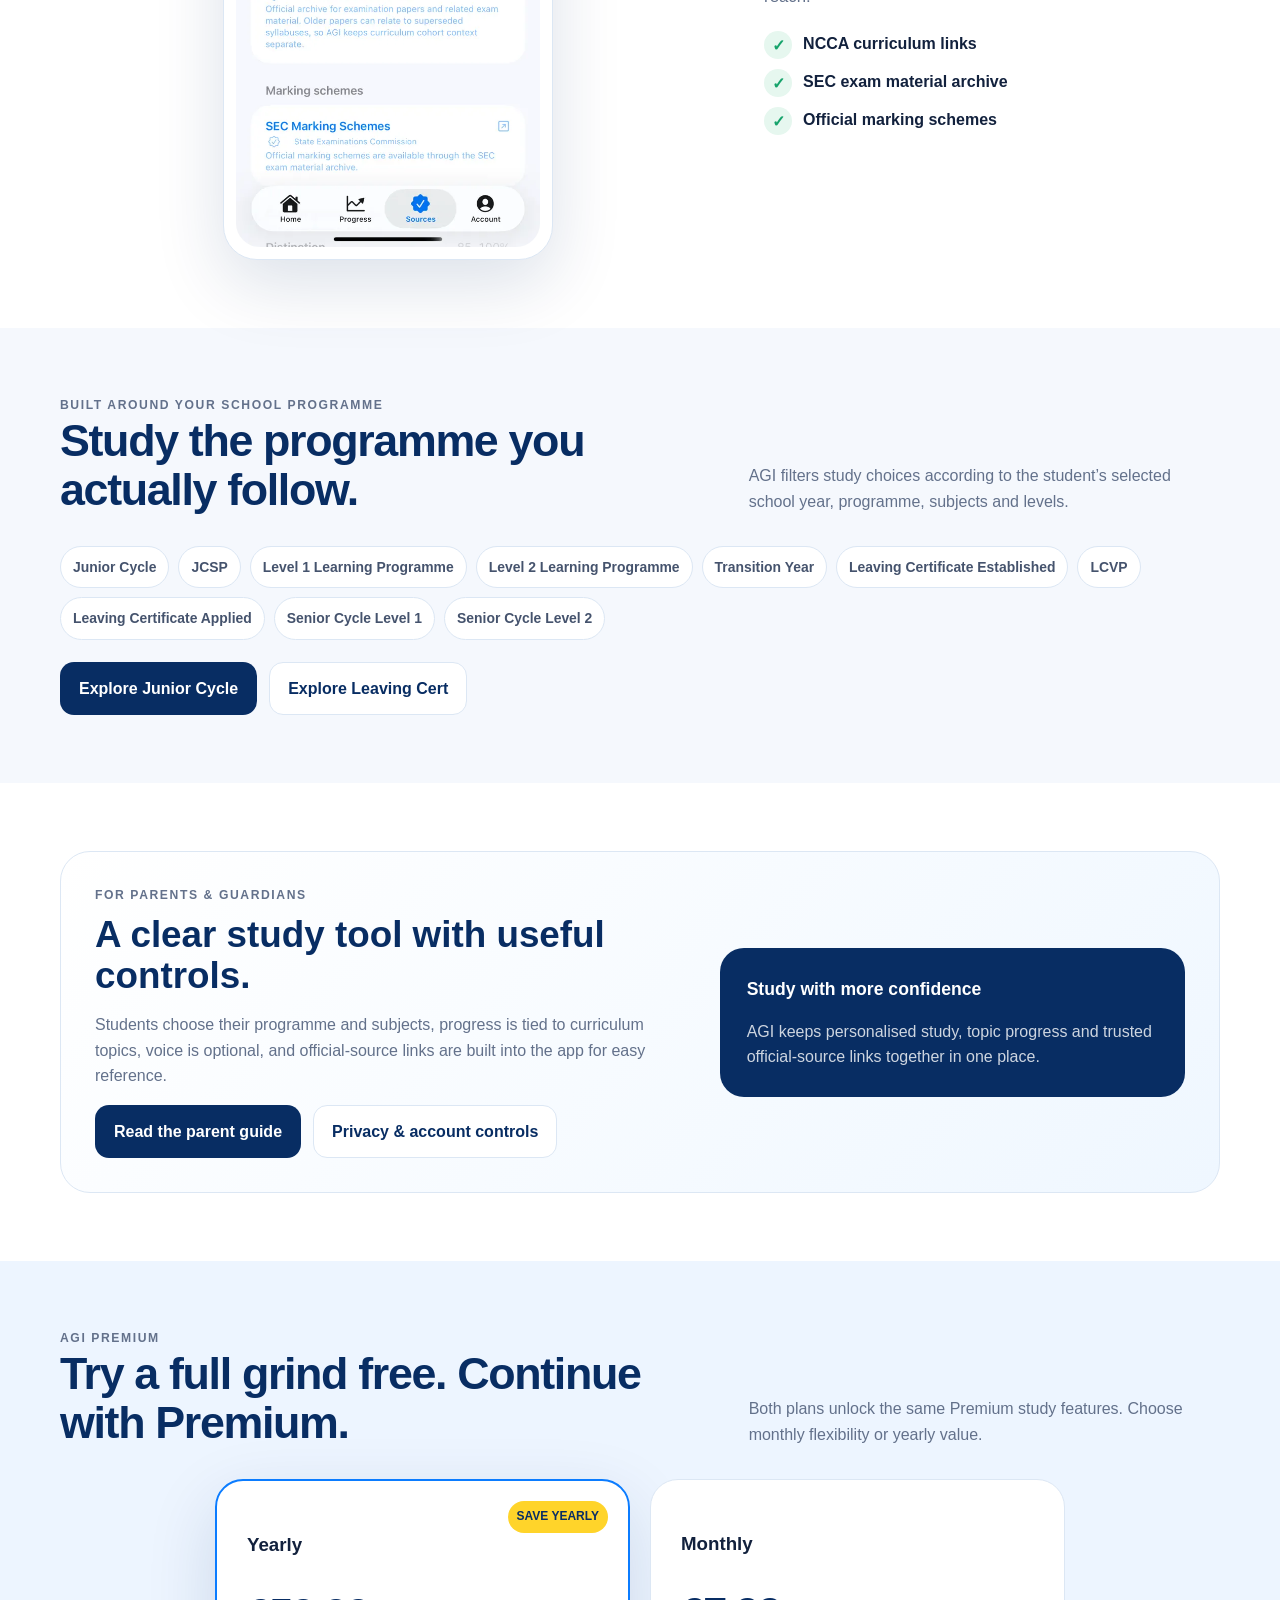
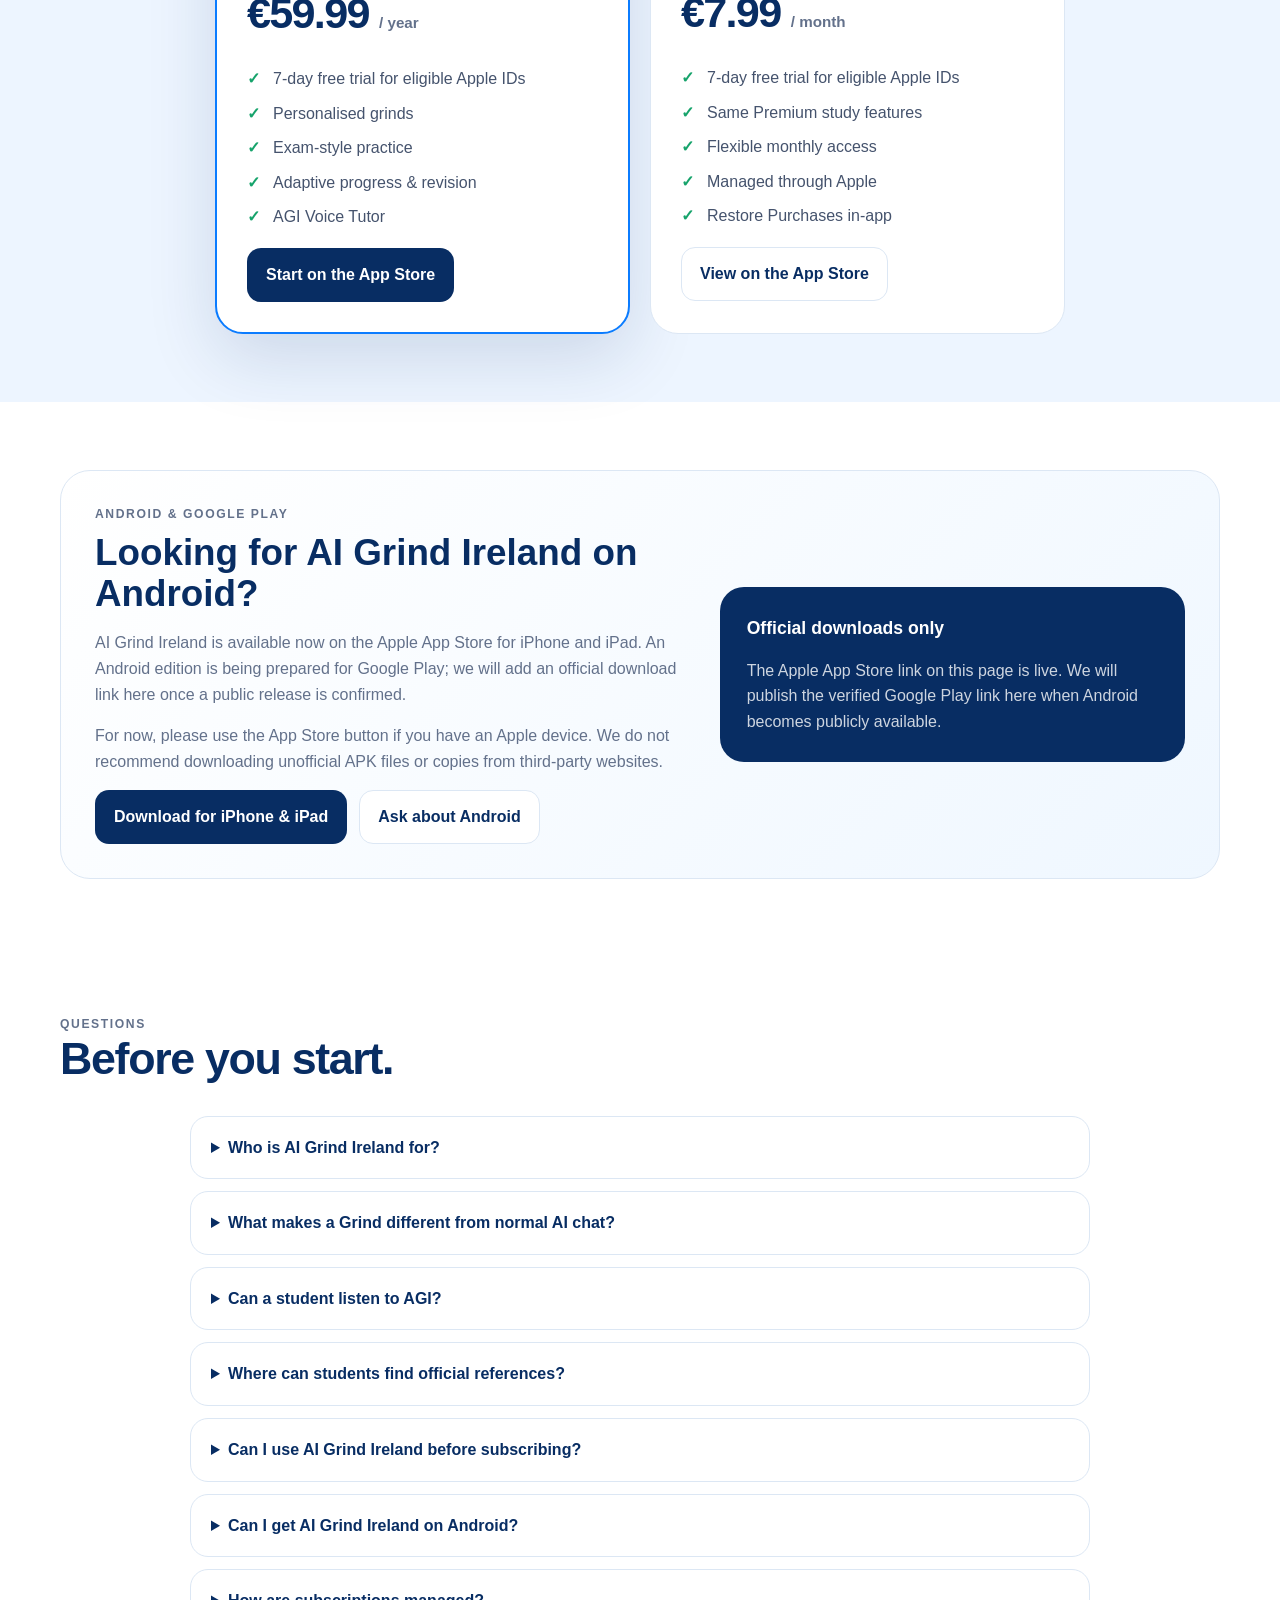
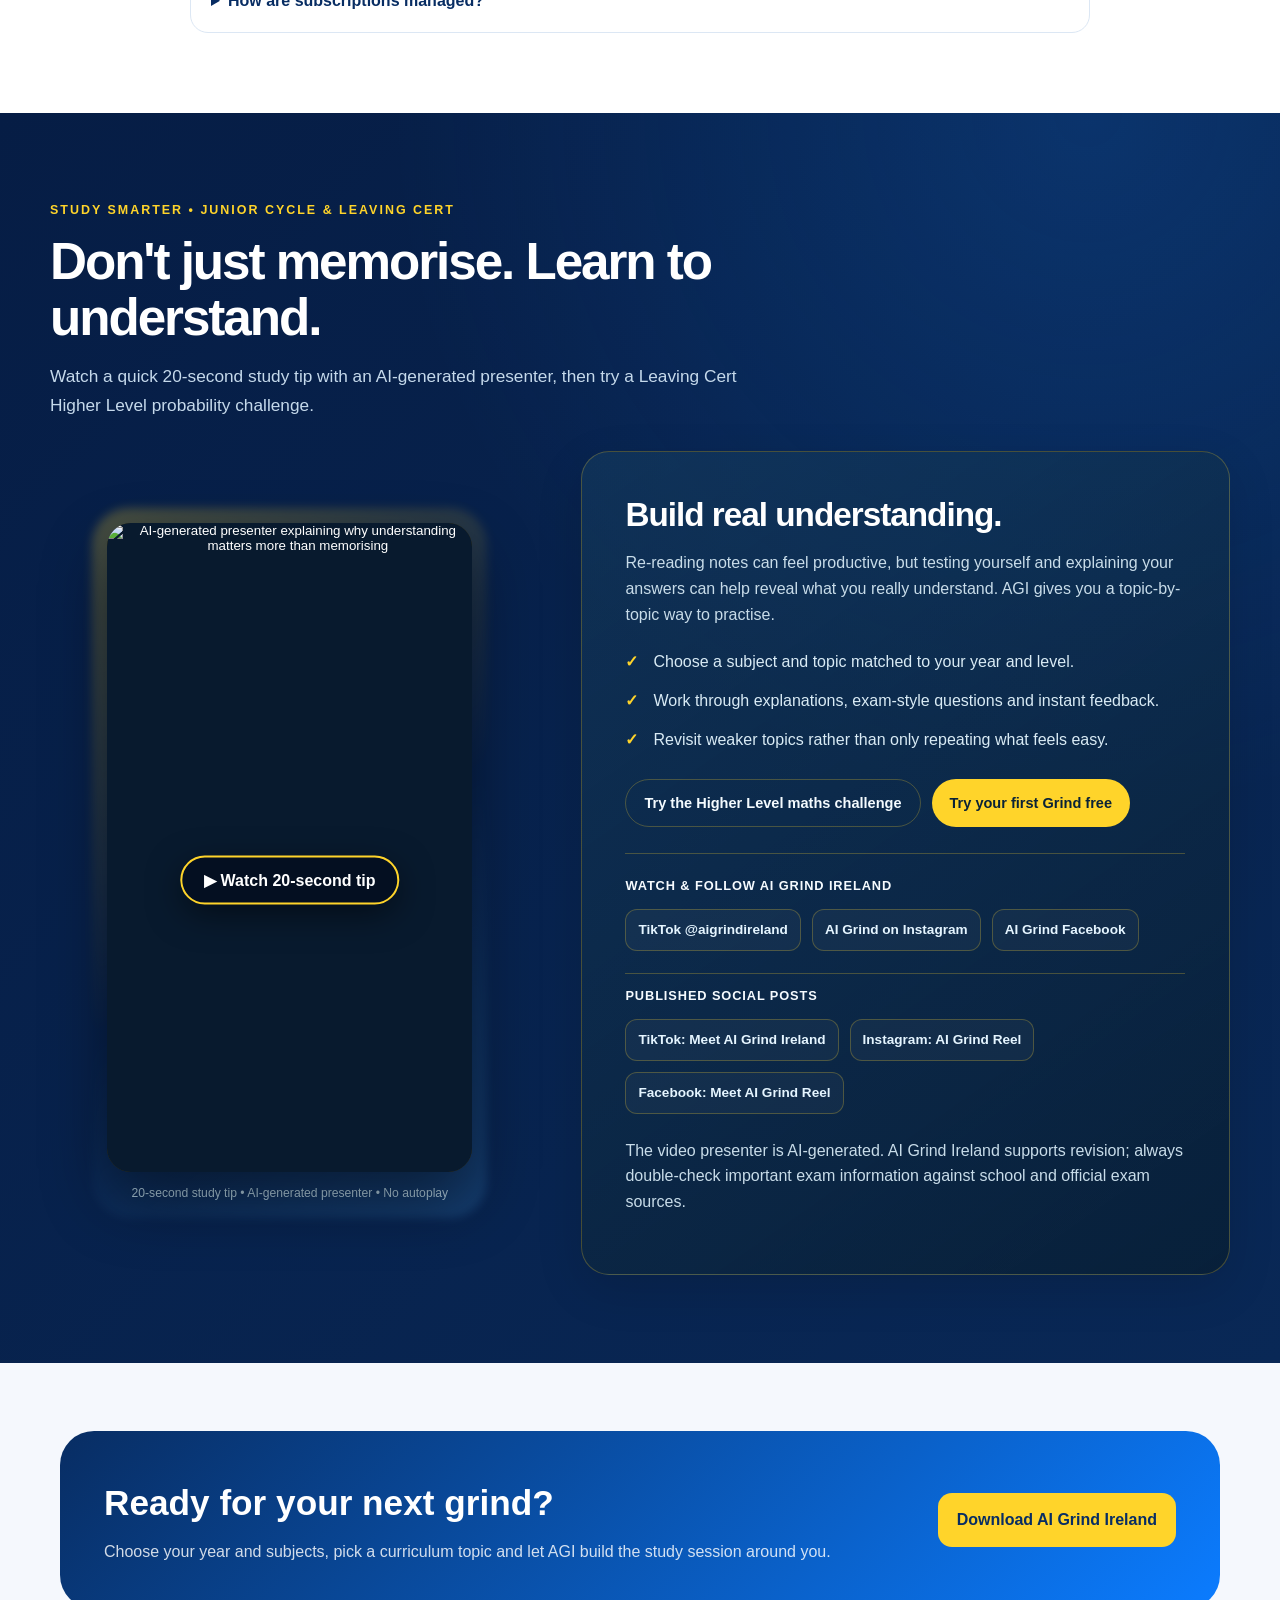
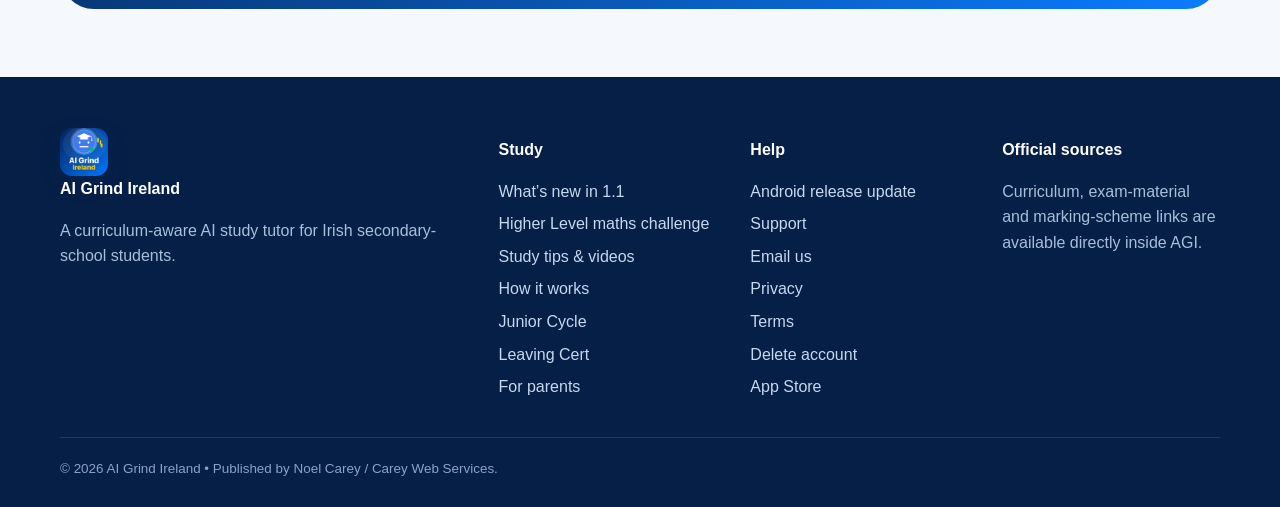
==== commit 2681ce2c: "Clarify Android availability and improve official download guidance" ====
--- a/index.html
+++ b/index.html
@@ -20,9 +20,9 @@
 <p class="eyebrow">Updated for version 1.1 • Irish Junior Cycle &amp; Leaving Cert</p>
 <h1>Study smarter. Understand more. Build confidence for your exams.</h1>
 <p class="lead">Choose your school year, subject and level. AGI guides you through a topic, asks you questions, explains mistakes and helps you spot what to revise next. Start with one complete grind free.</p>
-<div class="hero-badges"><span>Junior Cycle</span><span>Leaving Cert</span><span>One complete grind free</span><span>Exam-style practice</span><span>Progress tracking</span></div>
+<div class="hero-badges"><span>Junior Cycle</span><span>Leaving Cert</span><span>One complete grind free</span><span>Exam-style practice</span><span>Progress tracking</span><span>Available on iPhone &amp; iPad</span></div>
 <div class="actions"><a class="btn btn-primary" href="https://apps.apple.com/ie/app/ai-grind-ireland/id6817309101" target="_blank" rel="noopener">Download on the App Store</a><a class="btn btn-secondary" href="#watch-agi">Watch the app tour</a></div>
-<p class="smallprint">Free to download and try one full grind. Premium €7.99/month or €59.99/year after any eligible 7-day free trial. Apple manages subscriptions.</p>
+<p class="smallprint">Available now for iPhone and iPad. Free to download and try one full grind. Premium €7.99/month or €59.99/year after any eligible 7-day free trial. Apple manages subscriptions.</p><p class="smallprint"><a href="#android-update">Looking for Android? See the Google Play update below.</a></p>
 </div>
 <div class="hero-showcase">
 <img class="app-icon-float" src="assets/app-icon.webp" alt="">
@@ -104,12 +104,15 @@
 <div class="price-card"><h3>Monthly</h3><div class="price">€7.99 <small>/ month</small></div><ul class="checks"><li>7-day free trial for eligible Apple IDs</li><li>Same Premium study features</li><li>Flexible monthly access</li><li>Managed through Apple</li><li>Restore Purchases in-app</li></ul><a class="btn btn-outline" href="https://apps.apple.com/ie/app/ai-grind-ireland/id6817309101" target="_blank" rel="noopener">View on the App Store</a></div>
 </div></div></section>
 
+<section class="section-white" id="android-update"><div class="container"><div class="parent-panel"><div><p class="kicker">Android &amp; Google Play</p><h2>Looking for AI Grind Ireland on Android?</h2><p>AI Grind Ireland is available now on the Apple App Store for iPhone and iPad. An Android edition is being prepared for Google Play; we will add an official download link here once a public release is confirmed.</p><p>For now, please use the App Store button if you have an Apple device. We do not recommend downloading unofficial APK files or copies from third-party websites.</p><div class="inline-cta"><a class="btn btn-dark" href="https://apps.apple.com/ie/app/ai-grind-ireland/id6817309101" target="_blank" rel="noopener">Download for iPhone &amp; iPad</a><a class="btn btn-outline" href="mailto:aigrindireland@gmail.com?subject=AI%20Grind%20Ireland%20Android%20Availability">Ask about Android</a></div></div><div class="confidence-box"><strong>Official downloads only</strong><p>The Apple App Store link on this page is live. We will publish the verified Google Play link here when Android becomes publicly available.</p></div></div></div></section>
+
 <section class="section-white"><div class="container"><div class="section-head"><div><p class="kicker">Questions</p><h2>Before you start.</h2></div></div><div class="faq">
 <details><summary>Who is AI Grind Ireland for?</summary><p>It is designed for Irish secondary-school students across Junior Cycle and Senior Cycle programmes who want focused, topic-by-topic study support.</p></details>
 <details><summary>What makes a Grind different from normal AI chat?</summary><p>A Grind is a structured session built around a curriculum topic. AGI teaches, asks questions, checks answers, gives feedback and records progress.</p></details>
 <details><summary>Can a student listen to AGI?</summary><p>Yes. The AGI Voice Tutor can read questions, explanations and feedback aloud. Automatic speaking is optional.</p></details>
 <details><summary>Where can students find official references?</summary><p>The Sources tab links directly to relevant curriculum and State Examinations Commission resources.</p></details>
 <details><summary>Can I use AI Grind Ireland before subscribing?</summary><p>Yes. Download the app and sign in to try one complete guided grind. Continued Premium access is offered by subscription, with a 7-day trial where eligible.</p></details>
+<details><summary>Can I get AI Grind Ireland on Android?</summary><p>The iPhone and iPad app is available now. The Android edition is being prepared for Google Play. We will publish its official Google Play link on this website after public release is confirmed; please avoid unofficial APK downloads.</p></details>
 <details><summary>How are subscriptions managed?</summary><p>Subscriptions are purchased and managed through Apple. Restore Purchases is available in the app.</p></details>
 </div></div></section>
 
@@ -168,7 +171,7 @@
 <footer><div class="container"><div class="footer-grid">
 <div><a class="brand" href="./" style="color:#fff"><img src="assets/app-icon.webp" alt=""><span>AI Grind Ireland</span></a><p>A curriculum-aware AI study tutor for Irish secondary-school students.</p></div>
 <div><h3>Study</h3><a href="whats-new.html">What’s new in 1.1</a><a href="leaving-cert-probability.html">Higher Level maths challenge</a><a href="video-tips.html">Study tips &amp; videos</a><a href="how-it-works.html">How it works</a><a href="junior-cycle.html">Junior Cycle</a><a href="leaving-cert.html">Leaving Cert</a><a href="parents.html">For parents</a></div>
-<div><h3>Help</h3><a href="support.html">Support</a><a href="mailto:aigrindireland@gmail.com?subject=AI%20Grind%20Ireland%20Enquiry">Email us</a><a href="privacy.html">Privacy</a><a href="terms.html">Terms</a><a href="delete-account.html">Delete account</a><a href="https://apps.apple.com/ie/app/ai-grind-ireland/id6817309101" target="_blank" rel="noopener">App Store</a></div>
+<div><h3>Help</h3><a href="#android-update">Android release update</a><a href="support.html">Support</a><a href="mailto:aigrindireland@gmail.com?subject=AI%20Grind%20Ireland%20Enquiry">Email us</a><a href="privacy.html">Privacy</a><a href="terms.html">Terms</a><a href="delete-account.html">Delete account</a><a href="https://apps.apple.com/ie/app/ai-grind-ireland/id6817309101" target="_blank" rel="noopener">App Store</a></div>
 <div><h3>Official sources</h3><p>Curriculum, exam-material and marking-scheme links are available directly inside AGI.</p></div>
 </div><div class="footer-bottom">© 2026 AI Grind Ireland • Published by Noel Carey / Carey Web Services.</div></div></footer>
 <script defer src="/social-feature.js"></script>
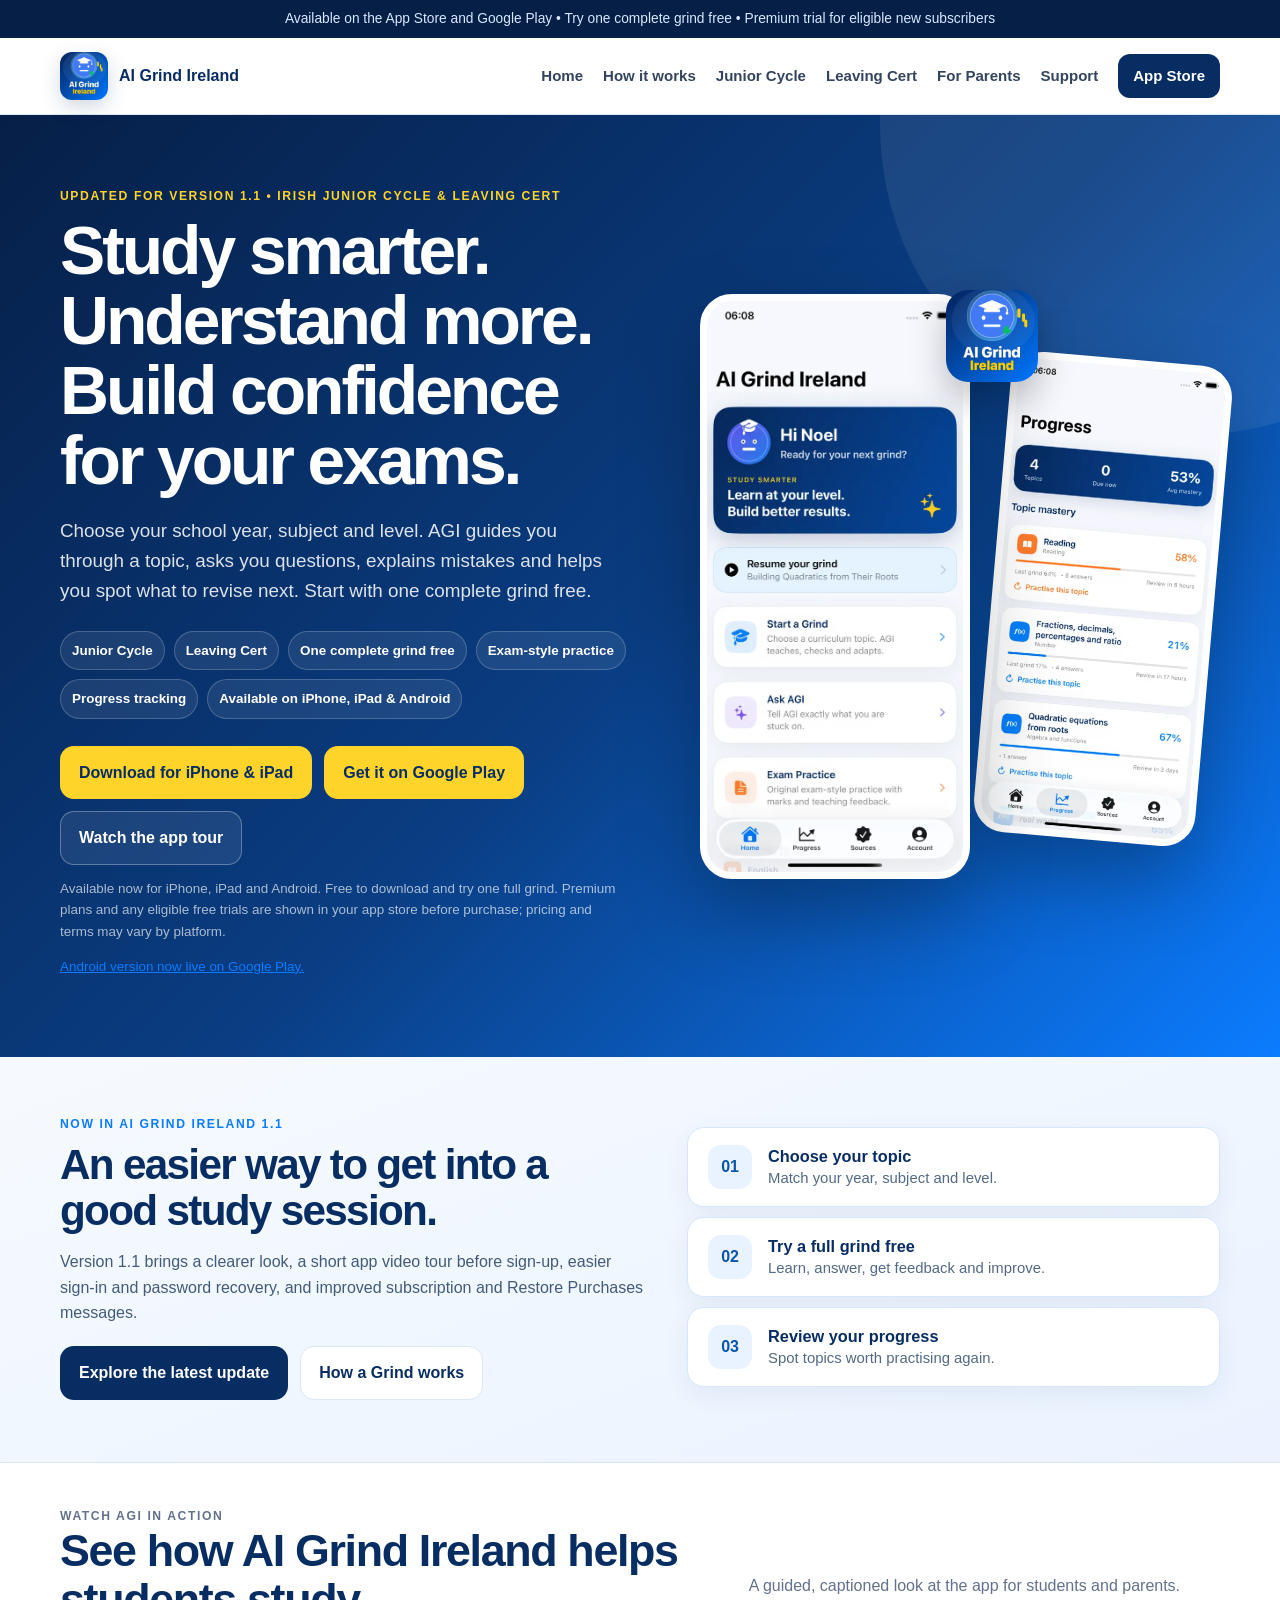
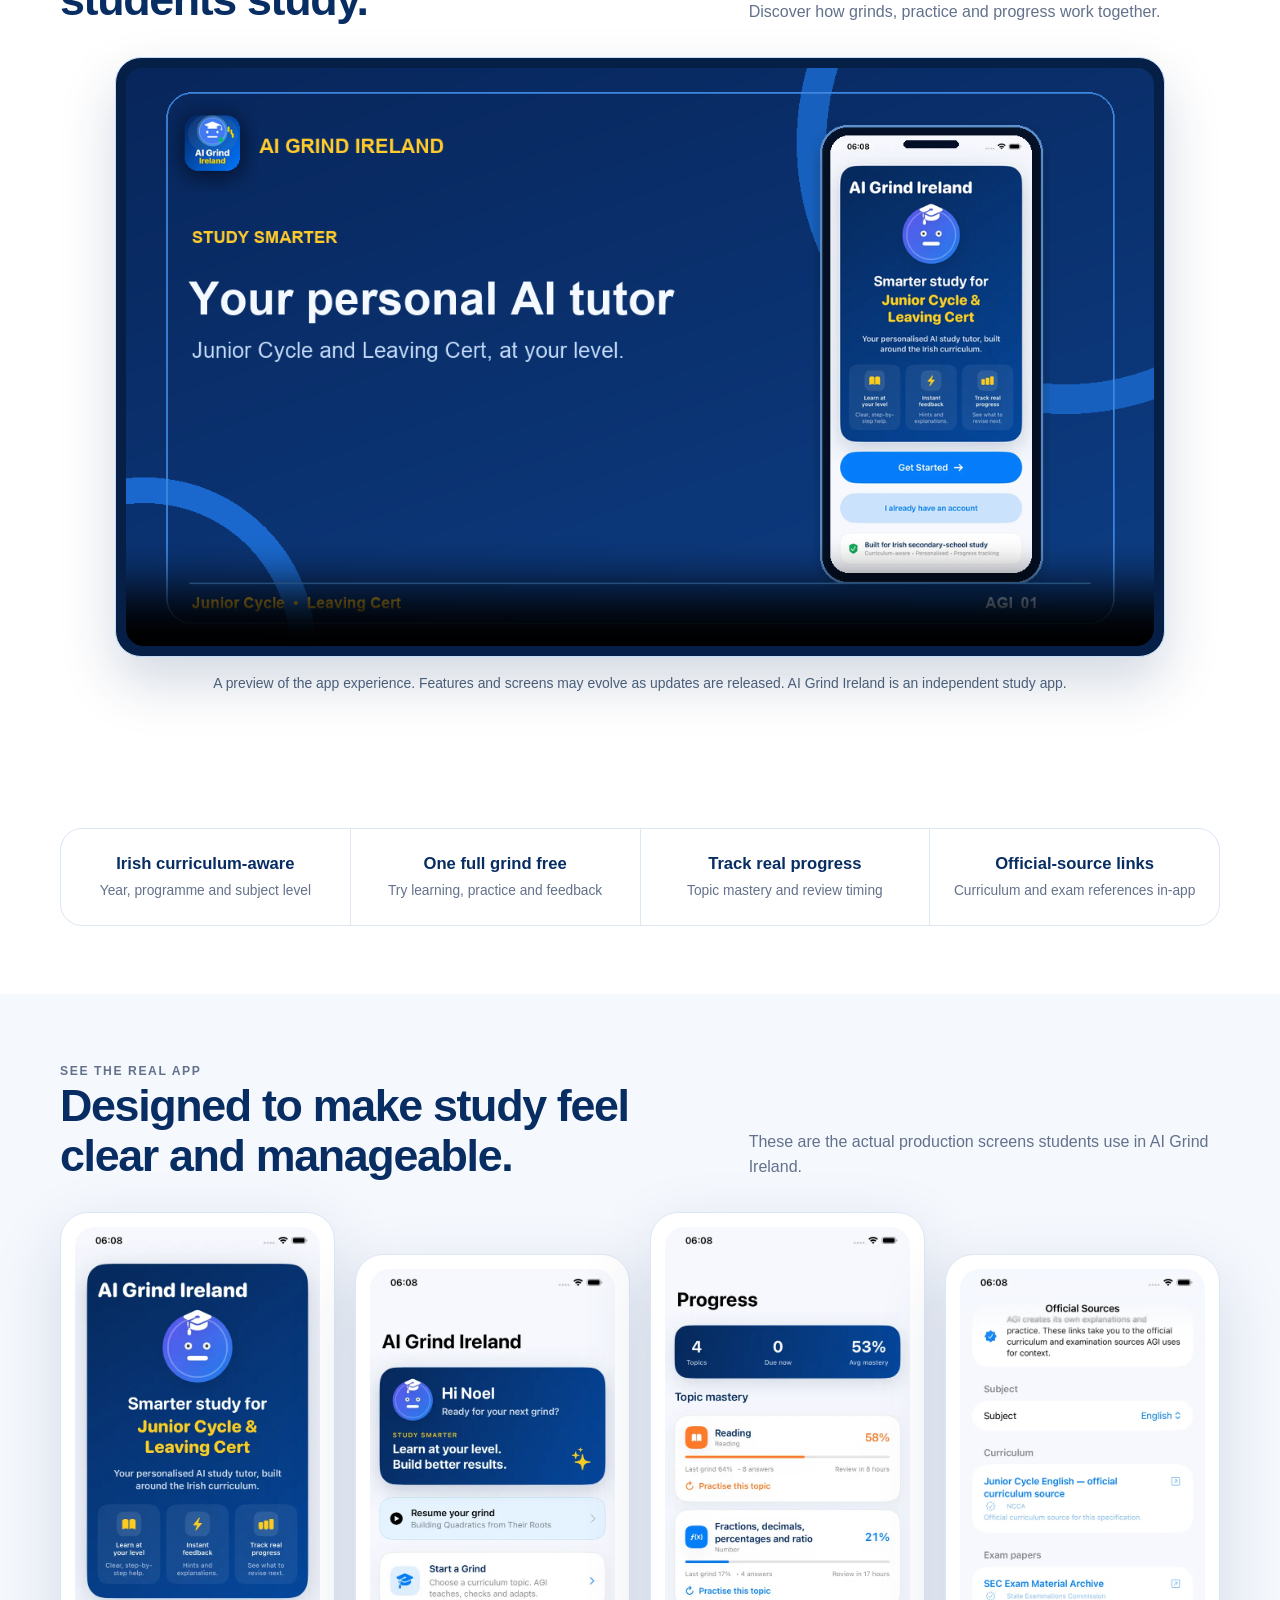
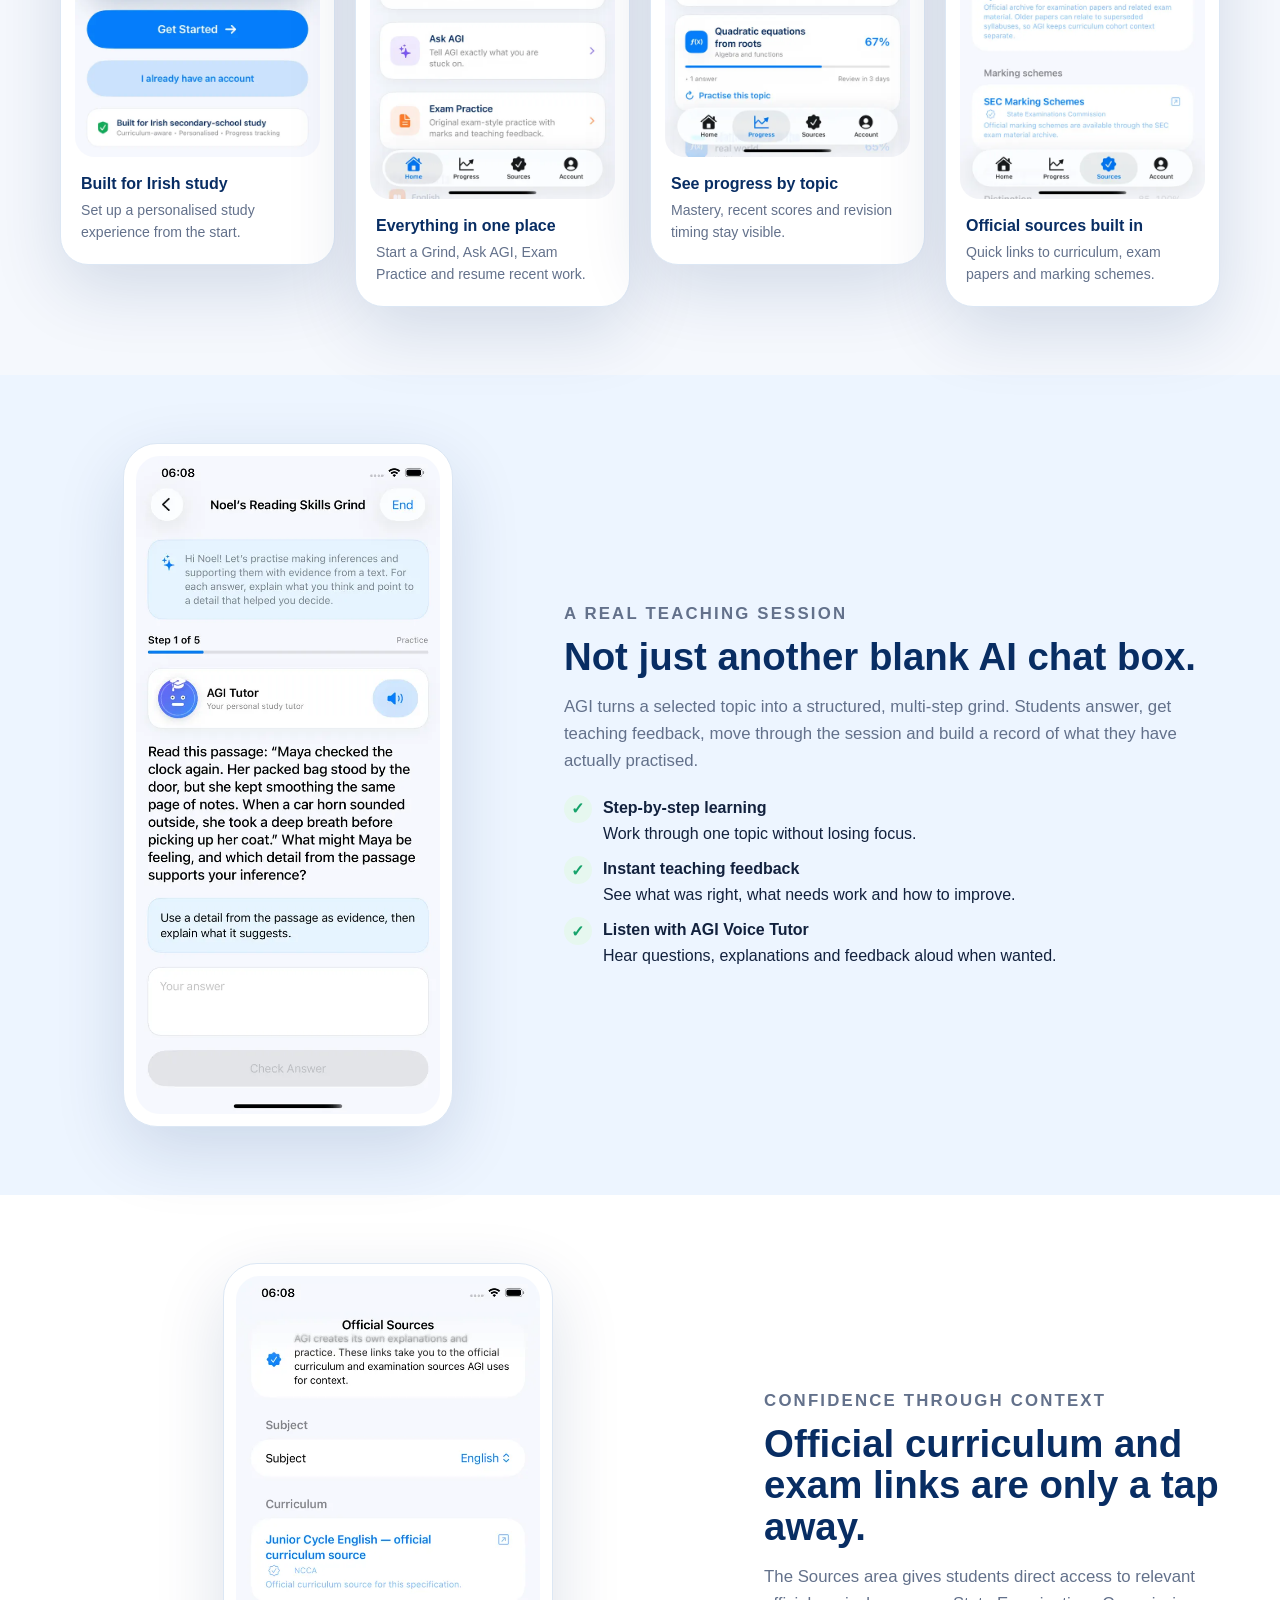
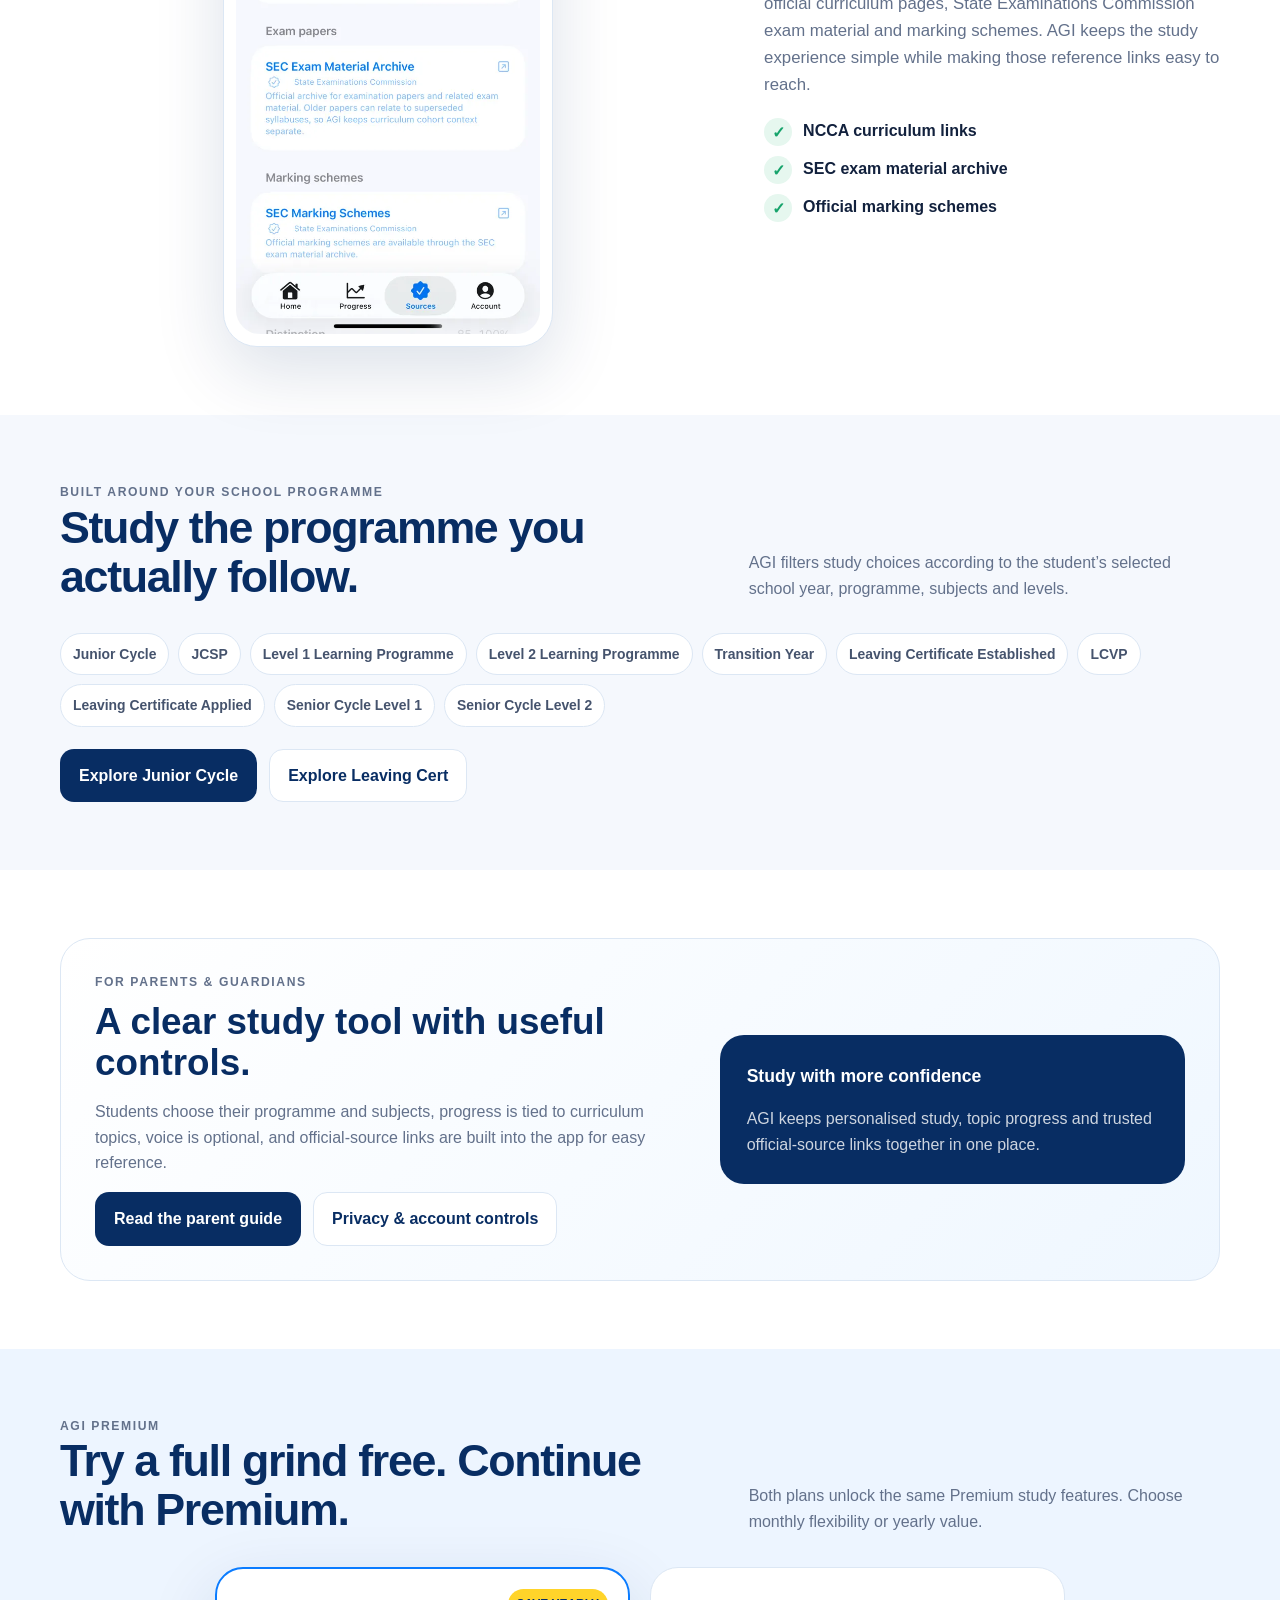
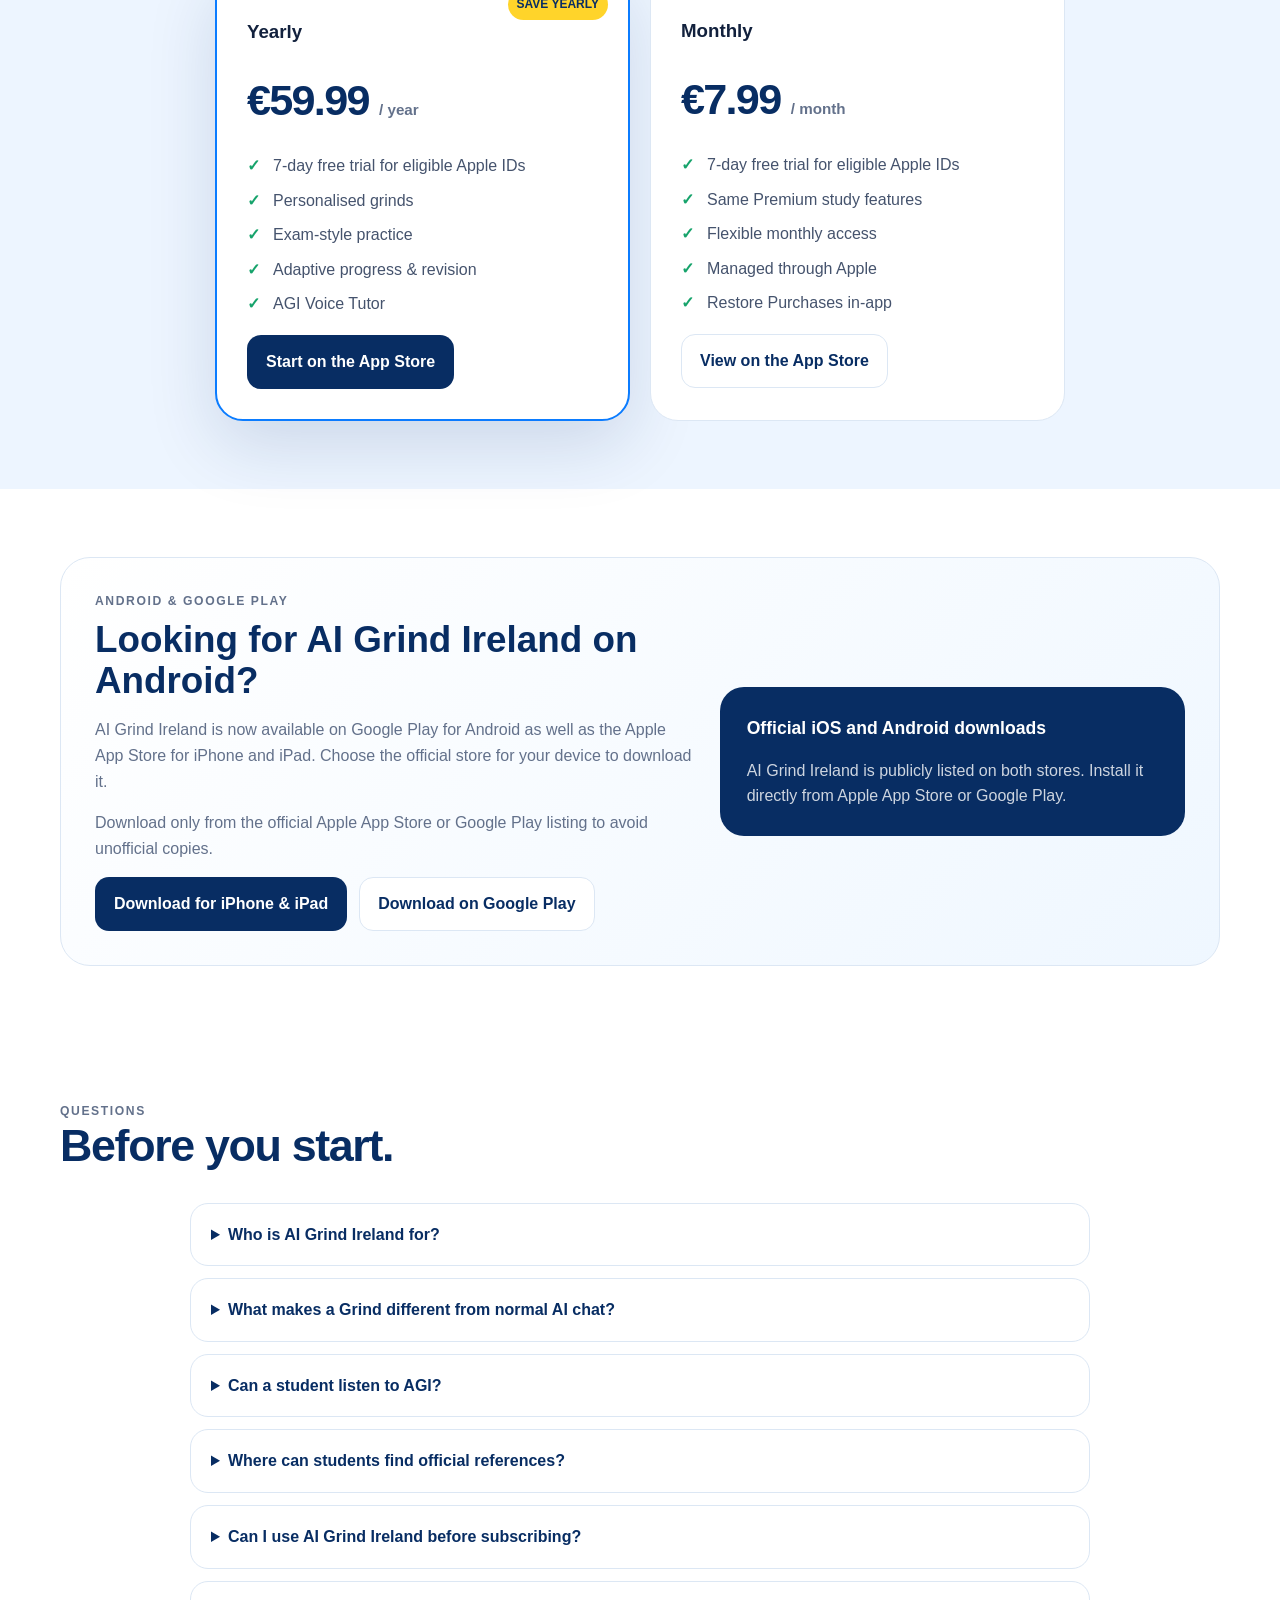
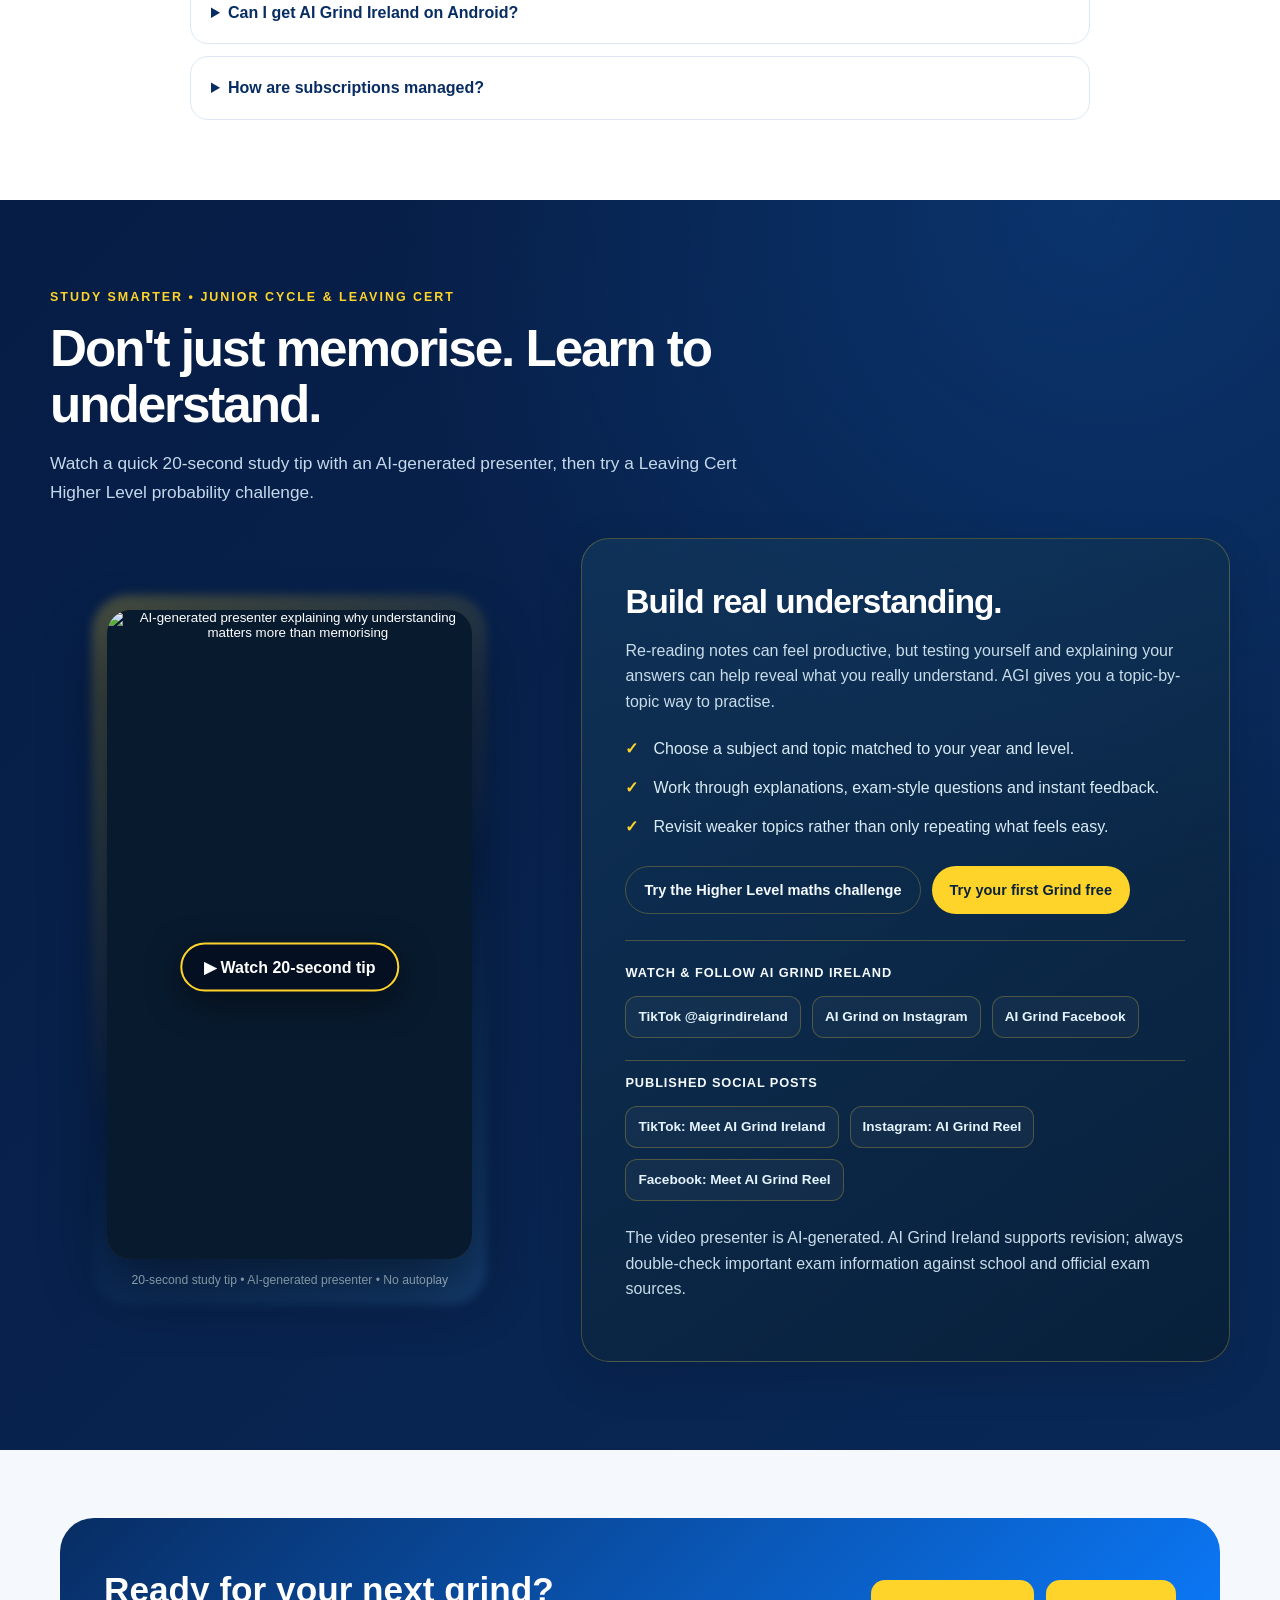
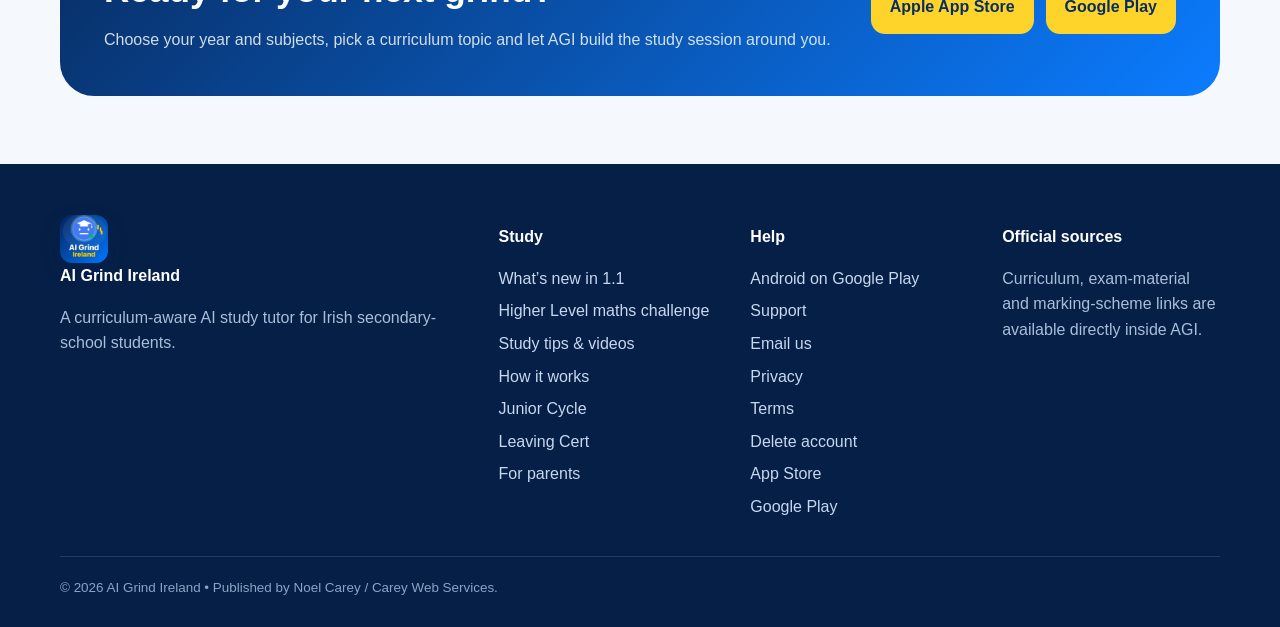
==== commit c8ba4465: "Announce public Android release and add Google Play download links" ====
--- a/index.html
+++ b/index.html
@@ -10,7 +10,7 @@
 <link rel="stylesheet" href="/social-feature.css">
 </head><body>
 <a class="skip" href="#main">Skip to content</a>
-<div class="topline"><div class="container">Version 1.1 is on the App Store • Try one complete grind free • Premium trial for eligible new subscribers</div></div>
+<div class="topline"><div class="container">Available on the App Store and Google Play • Try one complete grind free • Premium trial for eligible new subscribers</div></div>
 <header class="site-header"><div class="container navbar">
 <a class="brand" href="./"><img src="assets/app-icon.webp" alt="AI Grind Ireland app icon"><span>AI Grind Ireland</span></a>
 <nav class="navlinks"><a aria-current="page" href="./">Home</a><a href="how-it-works.html">How it works</a><a href="junior-cycle.html">Junior Cycle</a><a href="leaving-cert.html">Leaving Cert</a><a href="parents.html">For Parents</a><a href="support.html">Support</a><a class="nav-cta" href="https://apps.apple.com/ie/app/ai-grind-ireland/id6817309101" target="_blank" rel="noopener">App Store</a></nav>
@@ -20,9 +20,9 @@
 <p class="eyebrow">Updated for version 1.1 • Irish Junior Cycle &amp; Leaving Cert</p>
 <h1>Study smarter. Understand more. Build confidence for your exams.</h1>
 <p class="lead">Choose your school year, subject and level. AGI guides you through a topic, asks you questions, explains mistakes and helps you spot what to revise next. Start with one complete grind free.</p>
-<div class="hero-badges"><span>Junior Cycle</span><span>Leaving Cert</span><span>One complete grind free</span><span>Exam-style practice</span><span>Progress tracking</span><span>Available on iPhone &amp; iPad</span></div>
-<div class="actions"><a class="btn btn-primary" href="https://apps.apple.com/ie/app/ai-grind-ireland/id6817309101" target="_blank" rel="noopener">Download on the App Store</a><a class="btn btn-secondary" href="#watch-agi">Watch the app tour</a></div>
-<p class="smallprint">Available now for iPhone and iPad. Free to download and try one full grind. Premium €7.99/month or €59.99/year after any eligible 7-day free trial. Apple manages subscriptions.</p><p class="smallprint"><a href="#android-update">Looking for Android? See the Google Play update below.</a></p>
+<div class="hero-badges"><span>Junior Cycle</span><span>Leaving Cert</span><span>One complete grind free</span><span>Exam-style practice</span><span>Progress tracking</span><span>Available on iPhone, iPad &amp; Android</span></div>
+<div class="actions"><a class="btn btn-primary" href="https://apps.apple.com/ie/app/ai-grind-ireland/id6817309101" target="_blank" rel="noopener">Download for iPhone &amp; iPad</a><a class="btn btn-primary" href="https://play.google.com/store/apps/details?id=com.noelcarey.aigrindireland" target="_blank" rel="noopener">Get it on Google Play</a><a class="btn btn-secondary" href="#watch-agi">Watch the app tour</a></div>
+<p class="smallprint">Available now for iPhone, iPad and Android. Free to download and try one full grind. Premium plans and any eligible free trials are shown in your app store before purchase; pricing and terms may vary by platform.</p><p class="smallprint"><a href="https://play.google.com/store/apps/details?id=com.noelcarey.aigrindireland" target="_blank" rel="noopener">Android version now live on Google Play.</a></p>
 </div>
 <div class="hero-showcase">
 <img class="app-icon-float" src="assets/app-icon.webp" alt="">
@@ -104,7 +104,7 @@
 <div class="price-card"><h3>Monthly</h3><div class="price">€7.99 <small>/ month</small></div><ul class="checks"><li>7-day free trial for eligible Apple IDs</li><li>Same Premium study features</li><li>Flexible monthly access</li><li>Managed through Apple</li><li>Restore Purchases in-app</li></ul><a class="btn btn-outline" href="https://apps.apple.com/ie/app/ai-grind-ireland/id6817309101" target="_blank" rel="noopener">View on the App Store</a></div>
 </div></div></section>
 
-<section class="section-white" id="android-update"><div class="container"><div class="parent-panel"><div><p class="kicker">Android &amp; Google Play</p><h2>Looking for AI Grind Ireland on Android?</h2><p>AI Grind Ireland is available now on the Apple App Store for iPhone and iPad. An Android edition is being prepared for Google Play; we will add an official download link here once a public release is confirmed.</p><p>For now, please use the App Store button if you have an Apple device. We do not recommend downloading unofficial APK files or copies from third-party websites.</p><div class="inline-cta"><a class="btn btn-dark" href="https://apps.apple.com/ie/app/ai-grind-ireland/id6817309101" target="_blank" rel="noopener">Download for iPhone &amp; iPad</a><a class="btn btn-outline" href="mailto:aigrindireland@gmail.com?subject=AI%20Grind%20Ireland%20Android%20Availability">Ask about Android</a></div></div><div class="confidence-box"><strong>Official downloads only</strong><p>The Apple App Store link on this page is live. We will publish the verified Google Play link here when Android becomes publicly available.</p></div></div></div></section>
+<section class="section-white" id="android-update"><div class="container"><div class="parent-panel"><div><p class="kicker">Android &amp; Google Play</p><h2>Looking for AI Grind Ireland on Android?</h2><p>AI Grind Ireland is now available on Google Play for Android as well as the Apple App Store for iPhone and iPad. Choose the official store for your device to download it.</p><p>Download only from the official Apple App Store or Google Play listing to avoid unofficial copies.</p><div class="inline-cta"><a class="btn btn-dark" href="https://apps.apple.com/ie/app/ai-grind-ireland/id6817309101" target="_blank" rel="noopener">Download for iPhone &amp; iPad</a><a class="btn btn-outline" href="https://play.google.com/store/apps/details?id=com.noelcarey.aigrindireland" target="_blank" rel="noopener">Download on Google Play</a></div></div><div class="confidence-box"><strong>Official iOS and Android downloads</strong><p>AI Grind Ireland is publicly listed on both stores. Install it directly from Apple App Store or Google Play.</p></div></div></div></section>
 
 <section class="section-white"><div class="container"><div class="section-head"><div><p class="kicker">Questions</p><h2>Before you start.</h2></div></div><div class="faq">
 <details><summary>Who is AI Grind Ireland for?</summary><p>It is designed for Irish secondary-school students across Junior Cycle and Senior Cycle programmes who want focused, topic-by-topic study support.</p></details>
@@ -112,7 +112,7 @@
 <details><summary>Can a student listen to AGI?</summary><p>Yes. The AGI Voice Tutor can read questions, explanations and feedback aloud. Automatic speaking is optional.</p></details>
 <details><summary>Where can students find official references?</summary><p>The Sources tab links directly to relevant curriculum and State Examinations Commission resources.</p></details>
 <details><summary>Can I use AI Grind Ireland before subscribing?</summary><p>Yes. Download the app and sign in to try one complete guided grind. Continued Premium access is offered by subscription, with a 7-day trial where eligible.</p></details>
-<details><summary>Can I get AI Grind Ireland on Android?</summary><p>The iPhone and iPad app is available now. The Android edition is being prepared for Google Play. We will publish its official Google Play link on this website after public release is confirmed; please avoid unofficial APK downloads.</p></details>
+<details><summary>Can I get AI Grind Ireland on Android?</summary><p>Yes. AI Grind Ireland is available on Google Play for Android and on the App Store for iPhone and iPad. Use the download buttons on this page to get the official app.</p></details>
 <details><summary>How are subscriptions managed?</summary><p>Subscriptions are purchased and managed through Apple. Restore Purchases is available in the app.</p></details>
 </div></div></section>
 
@@ -165,13 +165,13 @@
 </section>
 <!-- End video/social section -->
 
-<section><div class="container"><div class="cta"><div><h2>Ready for your next grind?</h2><p>Choose your year and subjects, pick a curriculum topic and let AGI build the study session around you.</p></div><a class="btn btn-primary" href="https://apps.apple.com/ie/app/ai-grind-ireland/id6817309101" target="_blank" rel="noopener">Download AI Grind Ireland</a></div></div></section>
+<section><div class="container"><div class="cta"><div><h2>Ready for your next grind?</h2><p>Choose your year and subjects, pick a curriculum topic and let AGI build the study session around you.</p></div><div class="actions"><a class="btn btn-primary" href="https://apps.apple.com/ie/app/ai-grind-ireland/id6817309101" target="_blank" rel="noopener">Apple App Store</a><a class="btn btn-primary" href="https://play.google.com/store/apps/details?id=com.noelcarey.aigrindireland" target="_blank" rel="noopener">Google Play</a></div></div></div></section>
 </main>
 
 <footer><div class="container"><div class="footer-grid">
 <div><a class="brand" href="./" style="color:#fff"><img src="assets/app-icon.webp" alt=""><span>AI Grind Ireland</span></a><p>A curriculum-aware AI study tutor for Irish secondary-school students.</p></div>
 <div><h3>Study</h3><a href="whats-new.html">What’s new in 1.1</a><a href="leaving-cert-probability.html">Higher Level maths challenge</a><a href="video-tips.html">Study tips &amp; videos</a><a href="how-it-works.html">How it works</a><a href="junior-cycle.html">Junior Cycle</a><a href="leaving-cert.html">Leaving Cert</a><a href="parents.html">For parents</a></div>
-<div><h3>Help</h3><a href="#android-update">Android release update</a><a href="support.html">Support</a><a href="mailto:aigrindireland@gmail.com?subject=AI%20Grind%20Ireland%20Enquiry">Email us</a><a href="privacy.html">Privacy</a><a href="terms.html">Terms</a><a href="delete-account.html">Delete account</a><a href="https://apps.apple.com/ie/app/ai-grind-ireland/id6817309101" target="_blank" rel="noopener">App Store</a></div>
+<div><h3>Help</h3><a href="https://play.google.com/store/apps/details?id=com.noelcarey.aigrindireland" target="_blank" rel="noopener">Android on Google Play</a><a href="support.html">Support</a><a href="mailto:aigrindireland@gmail.com?subject=AI%20Grind%20Ireland%20Enquiry">Email us</a><a href="privacy.html">Privacy</a><a href="terms.html">Terms</a><a href="delete-account.html">Delete account</a><a href="https://apps.apple.com/ie/app/ai-grind-ireland/id6817309101" target="_blank" rel="noopener">App Store</a><a href="https://play.google.com/store/apps/details?id=com.noelcarey.aigrindireland" target="_blank" rel="noopener">Google Play</a></div>
 <div><h3>Official sources</h3><p>Curriculum, exam-material and marking-scheme links are available directly inside AGI.</p></div>
 </div><div class="footer-bottom">© 2026 AI Grind Ireland • Published by Noel Carey / Carey Web Services.</div></div></footer>
 <script defer src="/social-feature.js"></script>
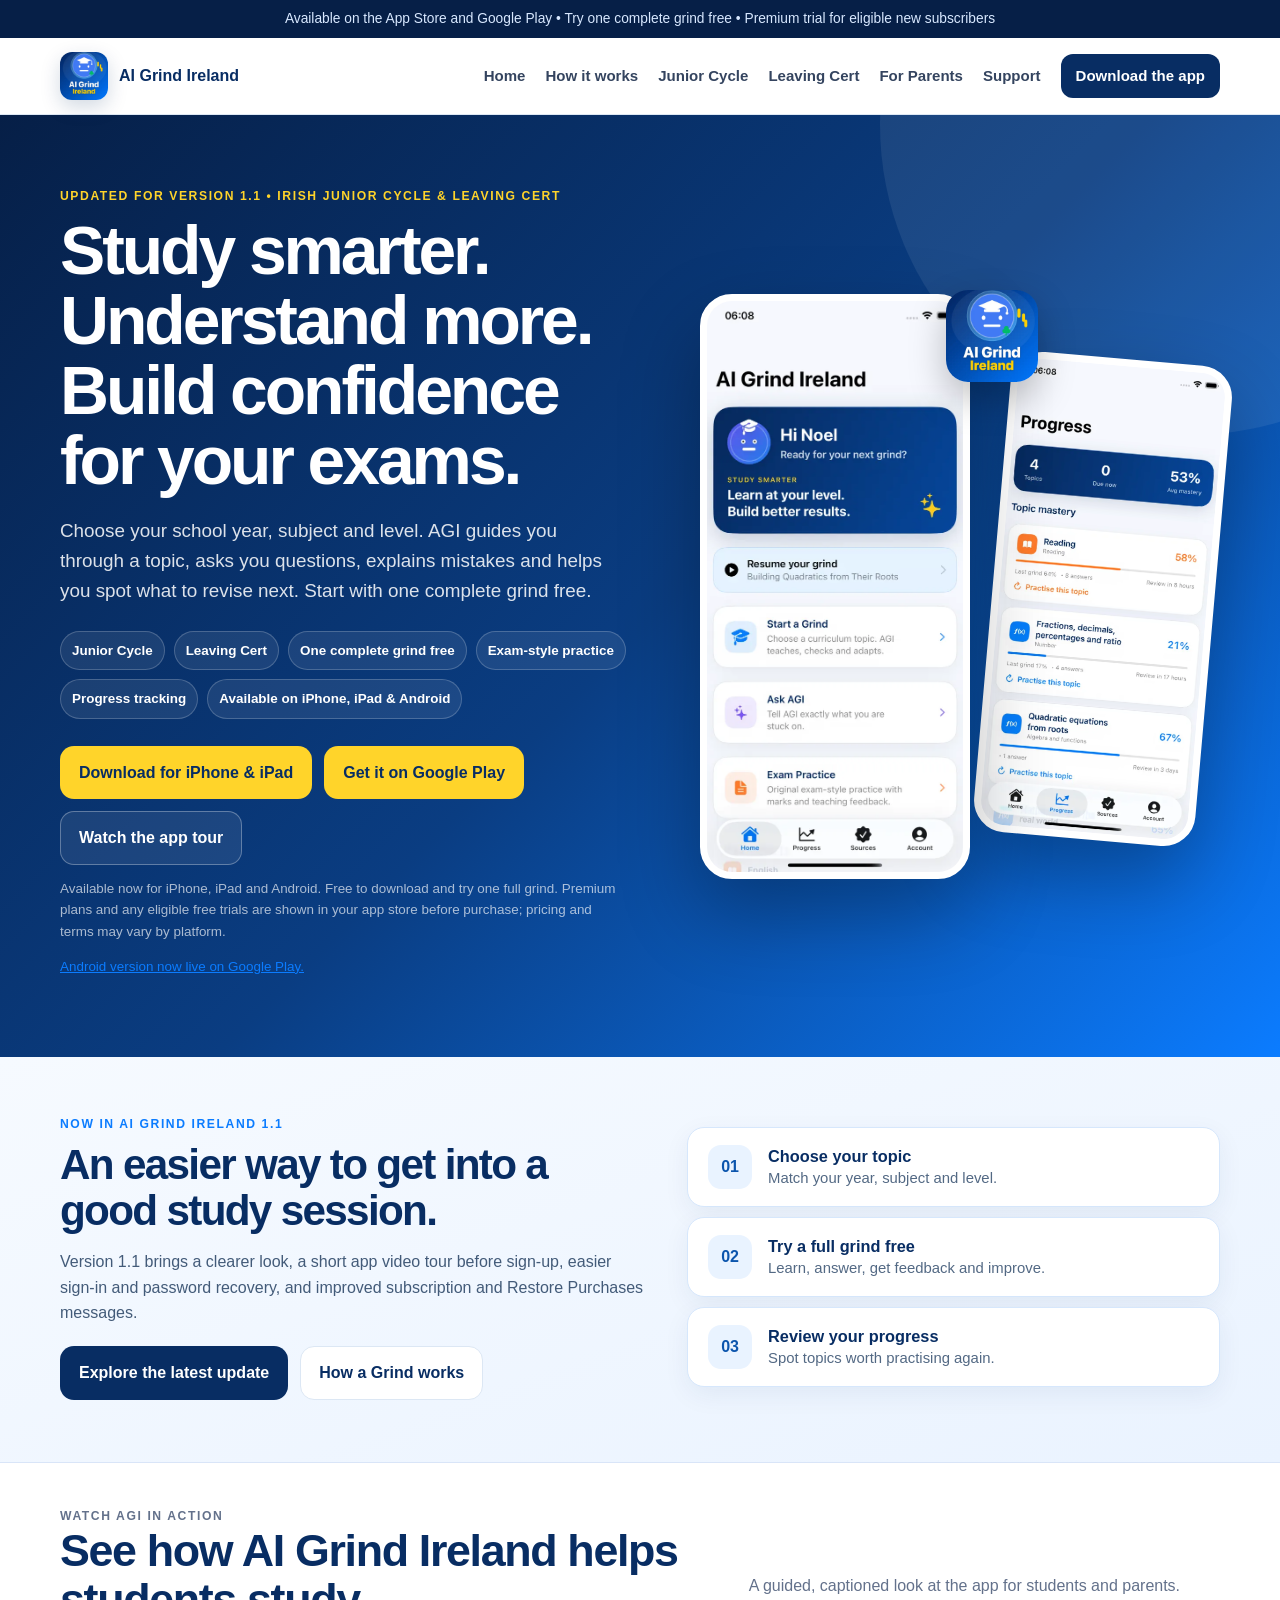
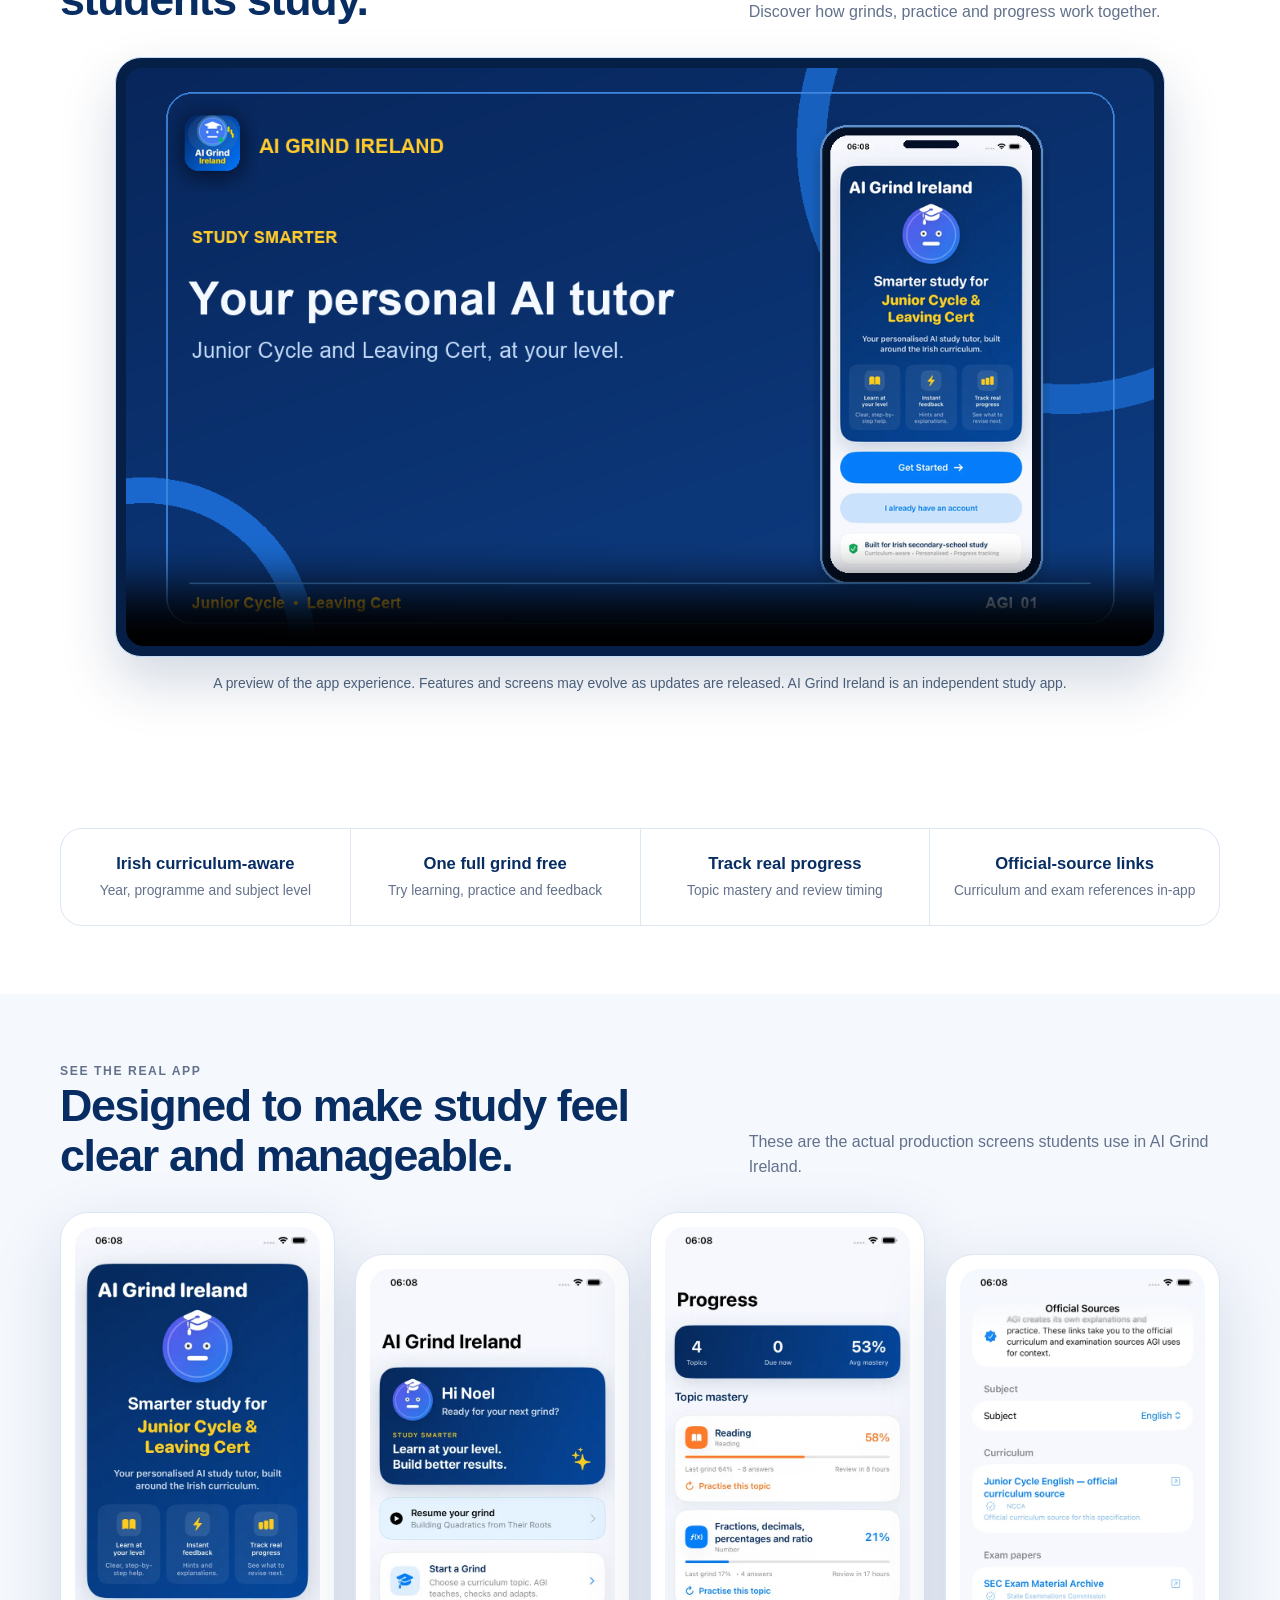
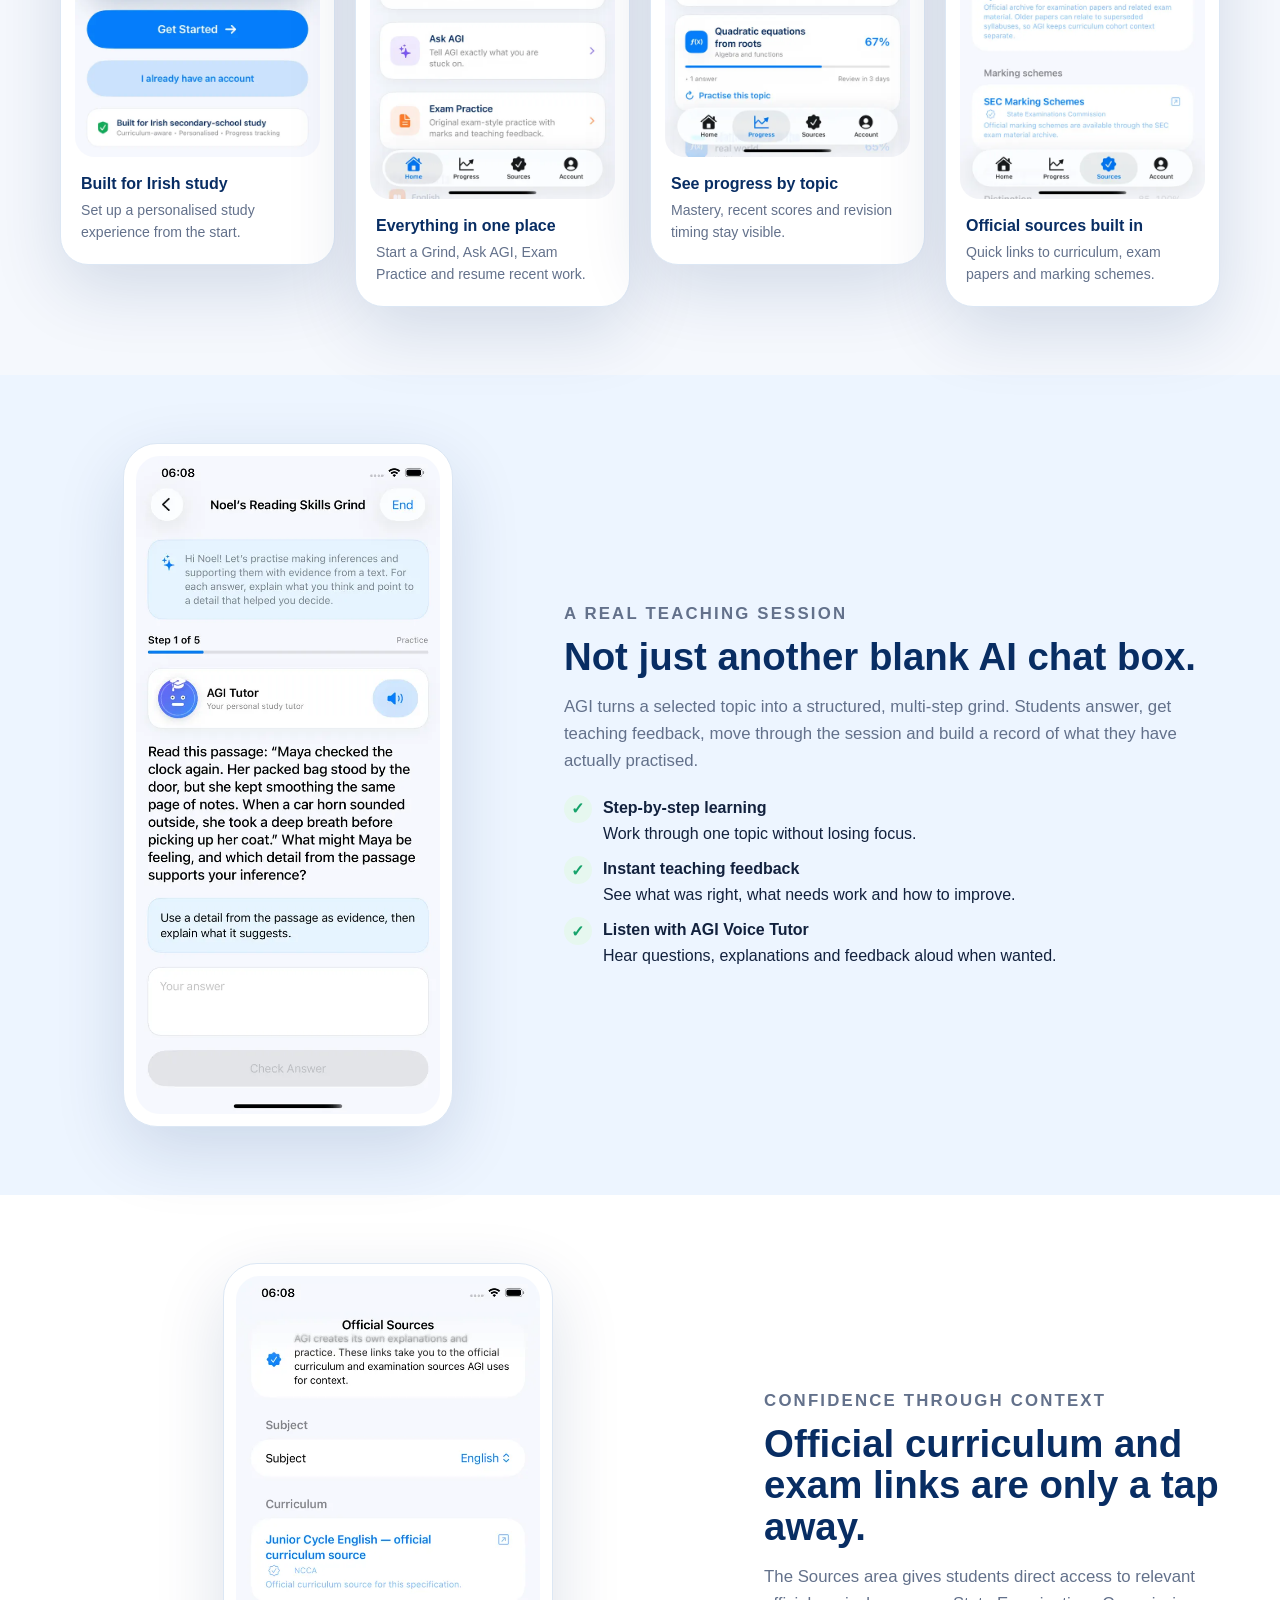
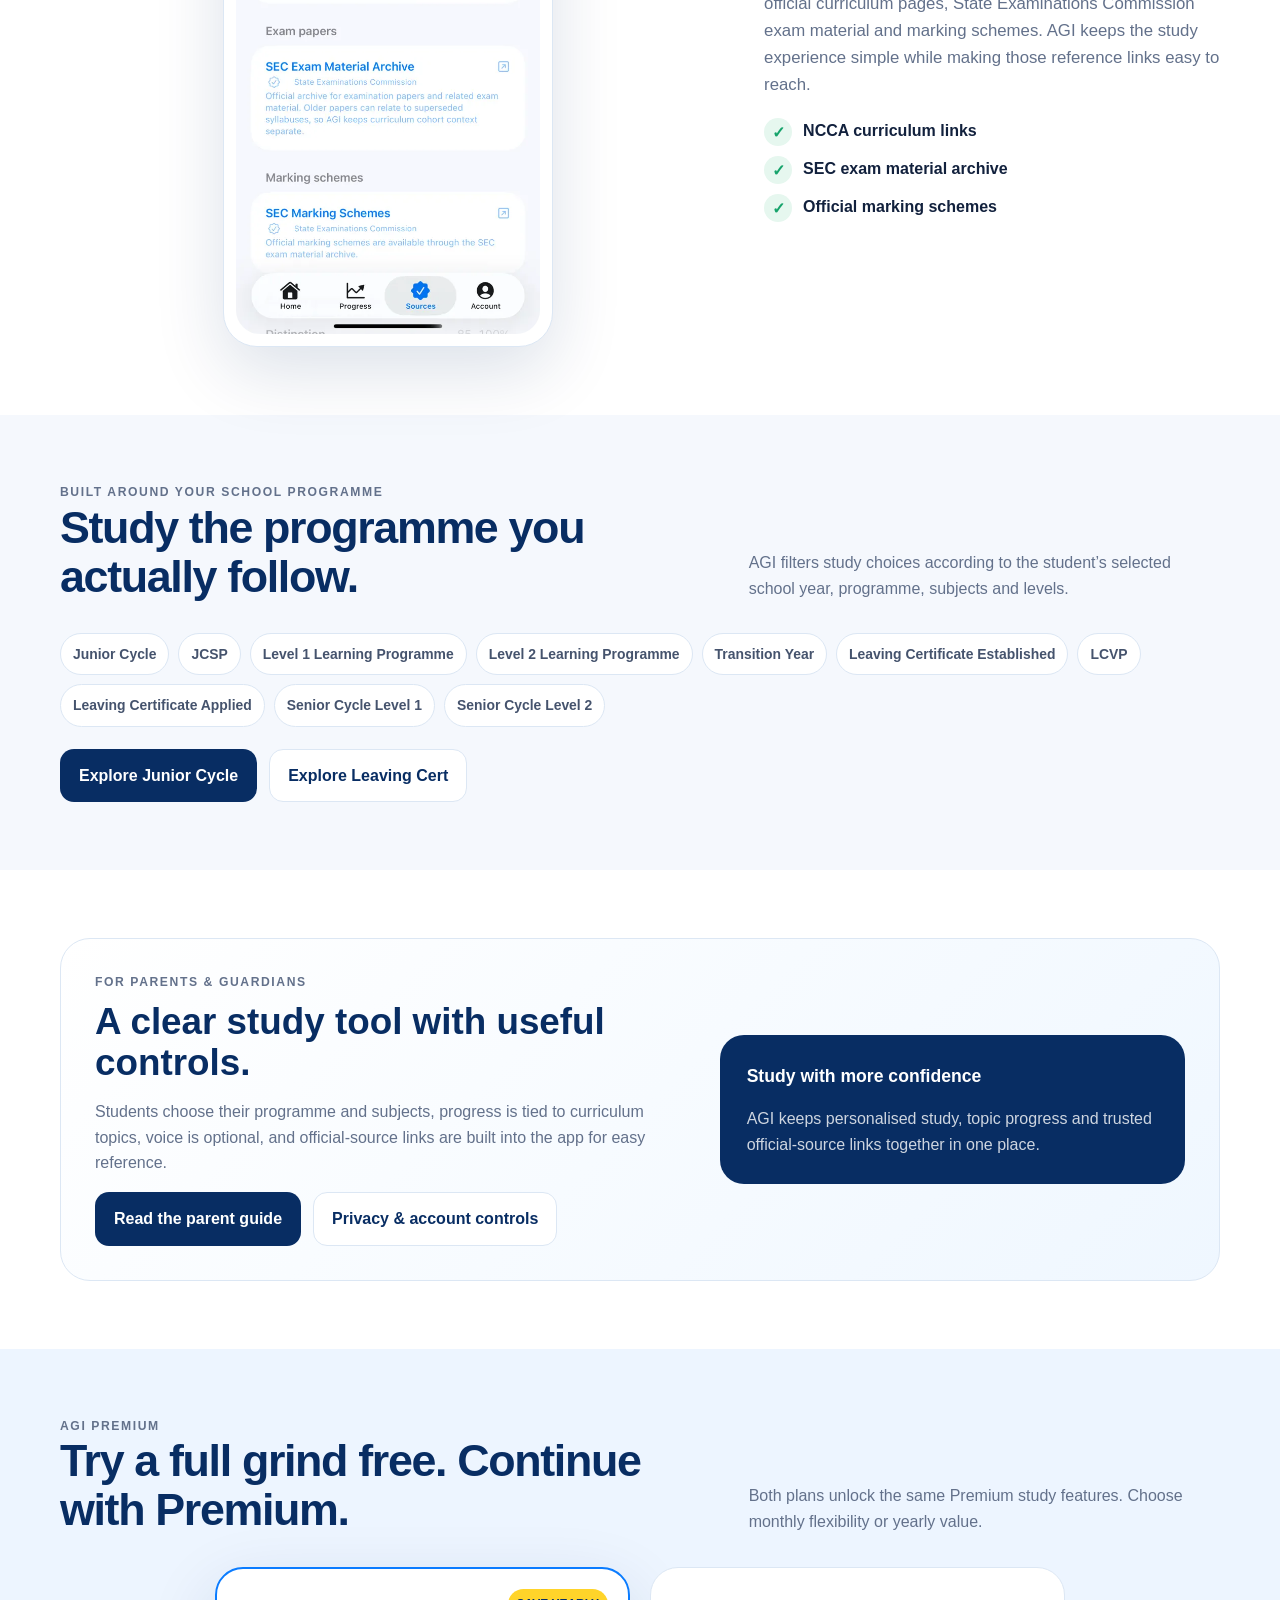
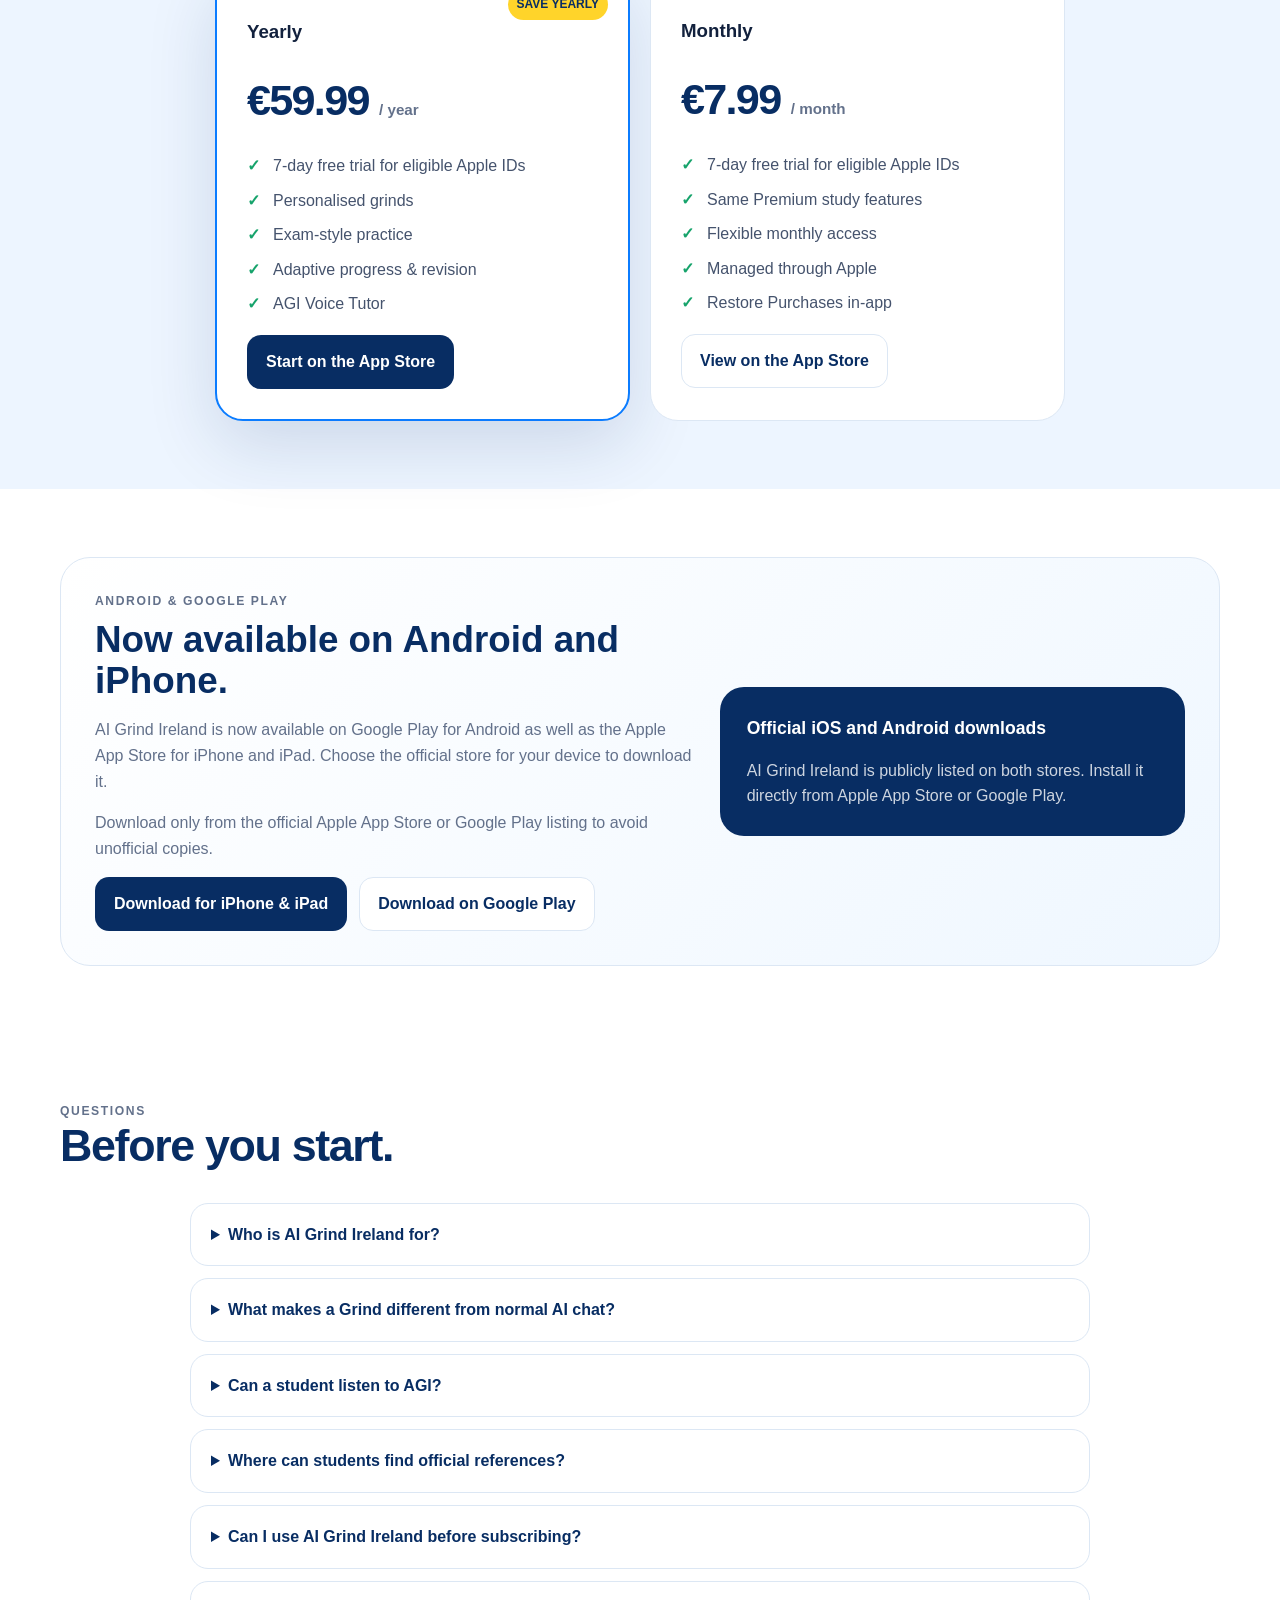
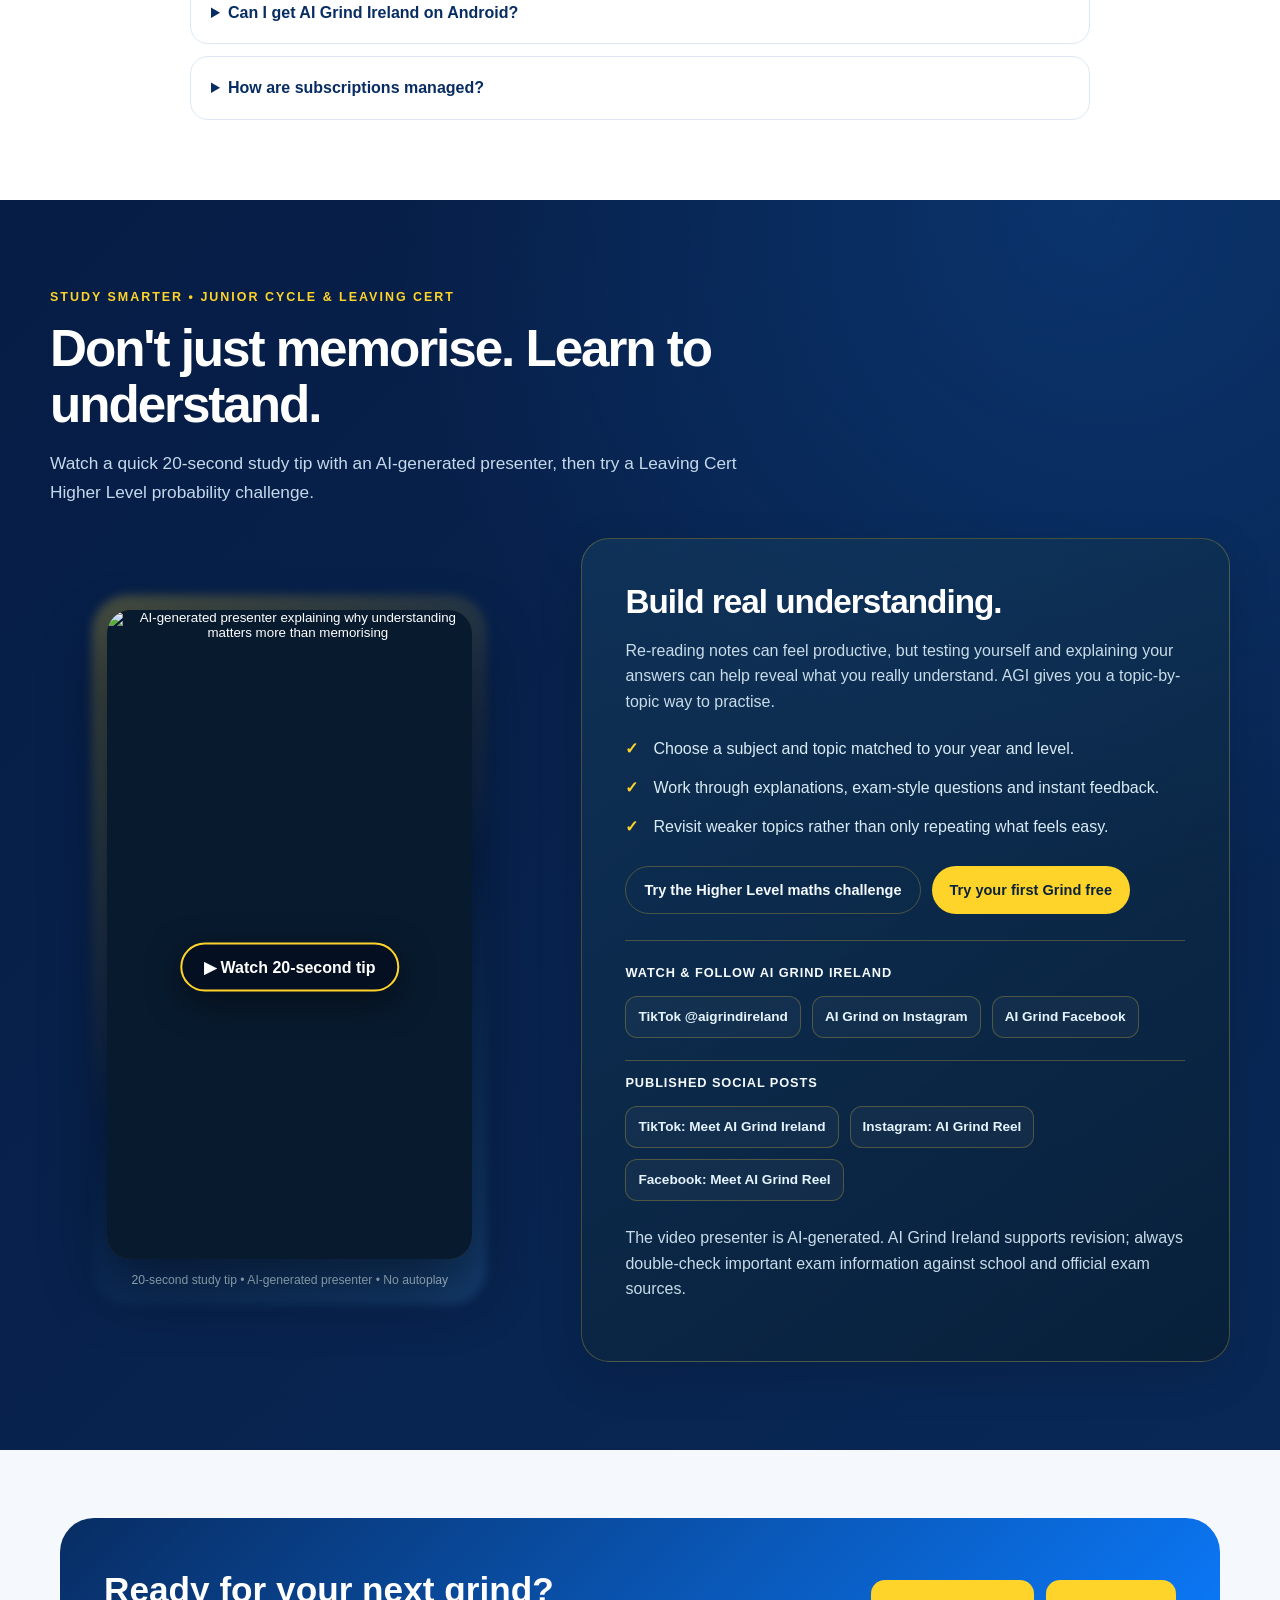
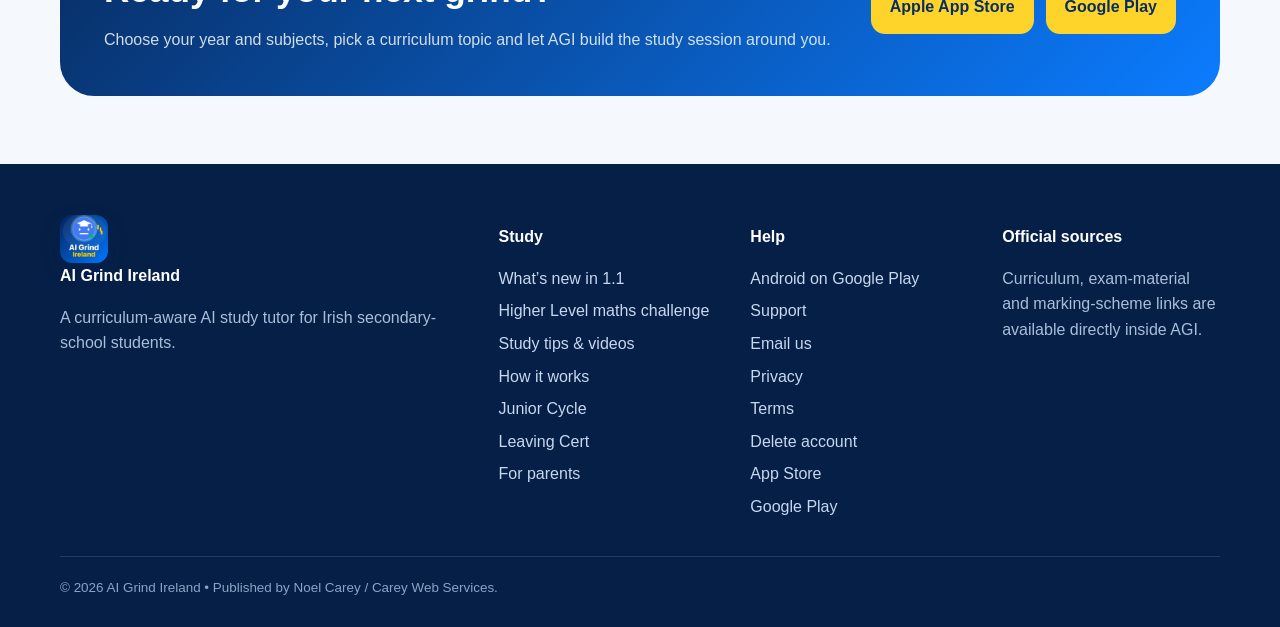
==== commit ade86ac7: "Update app metadata for iOS and Android availability" ====
--- a/index.html
+++ b/index.html
@@ -6,14 +6,14 @@
 <meta property="og:type" content="website"><meta property="og:site_name" content="AI Grind Ireland"><meta property="og:title" content="AI Grind Ireland | AI Study for Irish Students"><meta property="og:description" content="Personalised AI grinds for Junior Cycle and Leaving Cert students."><meta property="og:url" content="https://aigrindireland.ie/"><meta property="og:image" content="https://aigrindireland.ie/assets/app-icon.webp"><meta name="twitter:card" content="summary_large_image"><meta name="twitter:title" content="AI Grind Ireland 1.1 — Study smarter for Junior Cycle and Leaving Cert"><meta name="twitter:description" content="Try a guided AI grind, practise exam topics and track progress. One complete grind to try free."><meta name="twitter:image" content="https://aigrindireland.ie/assets/app-icon.webp">
 <meta name="theme-color" content="#082d63"><meta name="apple-itunes-app" content="app-id=6817309101">
 <link rel="icon" href="assets/app-icon.webp"><link rel="stylesheet" href="styles.css">
-<script type="application/ld+json">{"@context":"https://schema.org","@type":"SoftwareApplication","name":"AI Grind Ireland","softwareVersion":"1.1","applicationCategory":"EducationalApplication","operatingSystem":"iOS 17 or later","url":"https://aigrindireland.ie/","downloadUrl":"https://apps.apple.com/ie/app/ai-grind-ireland/id6817309101","description":"An independent AI study companion for Irish Junior Cycle and Leaving Certificate students. One complete guided grind available to try free; continued Premium study by subscription.","offers":[{"@type":"Offer","name":"Free app download","price":"0","priceCurrency":"EUR"},{"@type":"Offer","name":"Monthly Premium subscription","price":"7.99","priceCurrency":"EUR"},{"@type":"Offer","name":"Yearly Premium subscription","price":"59.99","priceCurrency":"EUR"}]}</script>
+<script type="application/ld+json">{"@context":"https://schema.org","@type":"SoftwareApplication","name":"AI Grind Ireland","softwareVersion":"1.1","applicationCategory":"EducationalApplication","operatingSystem":"iOS and Android","url":"https://aigrindireland.ie/","downloadUrl":["https://apps.apple.com/ie/app/ai-grind-ireland/id6817309101","https://play.google.com/store/apps/details?id=com.noelcarey.aigrindireland"],"description":"An independent AI study companion for Irish Junior Cycle and Leaving Certificate students. One complete guided grind available to try free; continued Premium study by subscription.","offers":[{"@type":"Offer","name":"Free app download","price":"0","priceCurrency":"EUR"},{"@type":"Offer","name":"Monthly Premium subscription","price":"7.99","priceCurrency":"EUR"},{"@type":"Offer","name":"Yearly Premium subscription","price":"59.99","priceCurrency":"EUR"}]}</script>
 <link rel="stylesheet" href="/social-feature.css">
 </head><body>
 <a class="skip" href="#main">Skip to content</a>
 <div class="topline"><div class="container">Available on the App Store and Google Play • Try one complete grind free • Premium trial for eligible new subscribers</div></div>
 <header class="site-header"><div class="container navbar">
 <a class="brand" href="./"><img src="assets/app-icon.webp" alt="AI Grind Ireland app icon"><span>AI Grind Ireland</span></a>
-<nav class="navlinks"><a aria-current="page" href="./">Home</a><a href="how-it-works.html">How it works</a><a href="junior-cycle.html">Junior Cycle</a><a href="leaving-cert.html">Leaving Cert</a><a href="parents.html">For Parents</a><a href="support.html">Support</a><a class="nav-cta" href="https://apps.apple.com/ie/app/ai-grind-ireland/id6817309101" target="_blank" rel="noopener">App Store</a></nav>
+<nav class="navlinks"><a aria-current="page" href="./">Home</a><a href="how-it-works.html">How it works</a><a href="junior-cycle.html">Junior Cycle</a><a href="leaving-cert.html">Leaving Cert</a><a href="parents.html">For Parents</a><a href="support.html">Support</a><a class="nav-cta" href="#android-update">Download the app</a></nav>
 </div></header>
 <main id="main">
 <section class="hero"><div class="container hero-grid"><div>
@@ -104,7 +104,7 @@
 <div class="price-card"><h3>Monthly</h3><div class="price">€7.99 <small>/ month</small></div><ul class="checks"><li>7-day free trial for eligible Apple IDs</li><li>Same Premium study features</li><li>Flexible monthly access</li><li>Managed through Apple</li><li>Restore Purchases in-app</li></ul><a class="btn btn-outline" href="https://apps.apple.com/ie/app/ai-grind-ireland/id6817309101" target="_blank" rel="noopener">View on the App Store</a></div>
 </div></div></section>
 
-<section class="section-white" id="android-update"><div class="container"><div class="parent-panel"><div><p class="kicker">Android &amp; Google Play</p><h2>Looking for AI Grind Ireland on Android?</h2><p>AI Grind Ireland is now available on Google Play for Android as well as the Apple App Store for iPhone and iPad. Choose the official store for your device to download it.</p><p>Download only from the official Apple App Store or Google Play listing to avoid unofficial copies.</p><div class="inline-cta"><a class="btn btn-dark" href="https://apps.apple.com/ie/app/ai-grind-ireland/id6817309101" target="_blank" rel="noopener">Download for iPhone &amp; iPad</a><a class="btn btn-outline" href="https://play.google.com/store/apps/details?id=com.noelcarey.aigrindireland" target="_blank" rel="noopener">Download on Google Play</a></div></div><div class="confidence-box"><strong>Official iOS and Android downloads</strong><p>AI Grind Ireland is publicly listed on both stores. Install it directly from Apple App Store or Google Play.</p></div></div></div></section>
+<section class="section-white" id="android-update"><div class="container"><div class="parent-panel"><div><p class="kicker">Android &amp; Google Play</p><h2>Now available on Android and iPhone.</h2><p>AI Grind Ireland is now available on Google Play for Android as well as the Apple App Store for iPhone and iPad. Choose the official store for your device to download it.</p><p>Download only from the official Apple App Store or Google Play listing to avoid unofficial copies.</p><div class="inline-cta"><a class="btn btn-dark" href="https://apps.apple.com/ie/app/ai-grind-ireland/id6817309101" target="_blank" rel="noopener">Download for iPhone &amp; iPad</a><a class="btn btn-outline" href="https://play.google.com/store/apps/details?id=com.noelcarey.aigrindireland" target="_blank" rel="noopener">Download on Google Play</a></div></div><div class="confidence-box"><strong>Official iOS and Android downloads</strong><p>AI Grind Ireland is publicly listed on both stores. Install it directly from Apple App Store or Google Play.</p></div></div></div></section>
 
 <section class="section-white"><div class="container"><div class="section-head"><div><p class="kicker">Questions</p><h2>Before you start.</h2></div></div><div class="faq">
 <details><summary>Who is AI Grind Ireland for?</summary><p>It is designed for Irish secondary-school students across Junior Cycle and Senior Cycle programmes who want focused, topic-by-topic study support.</p></details>
